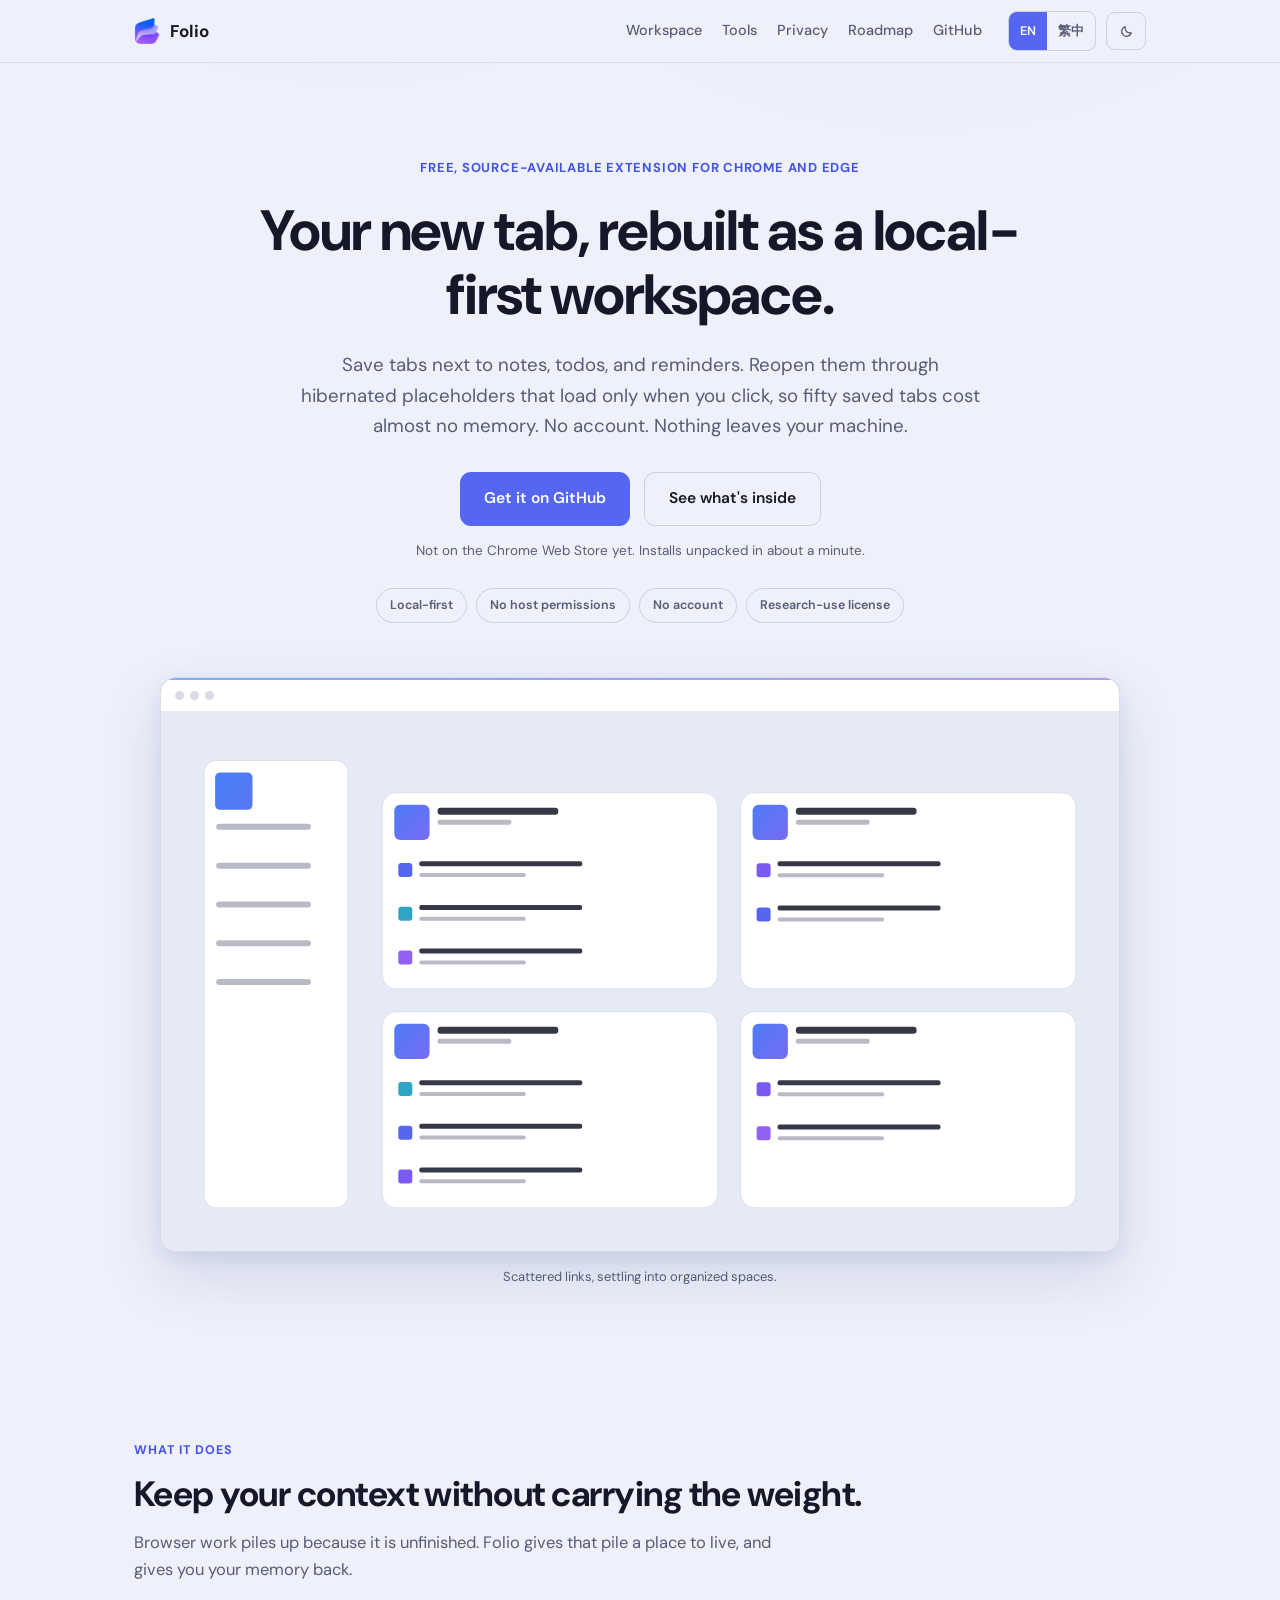
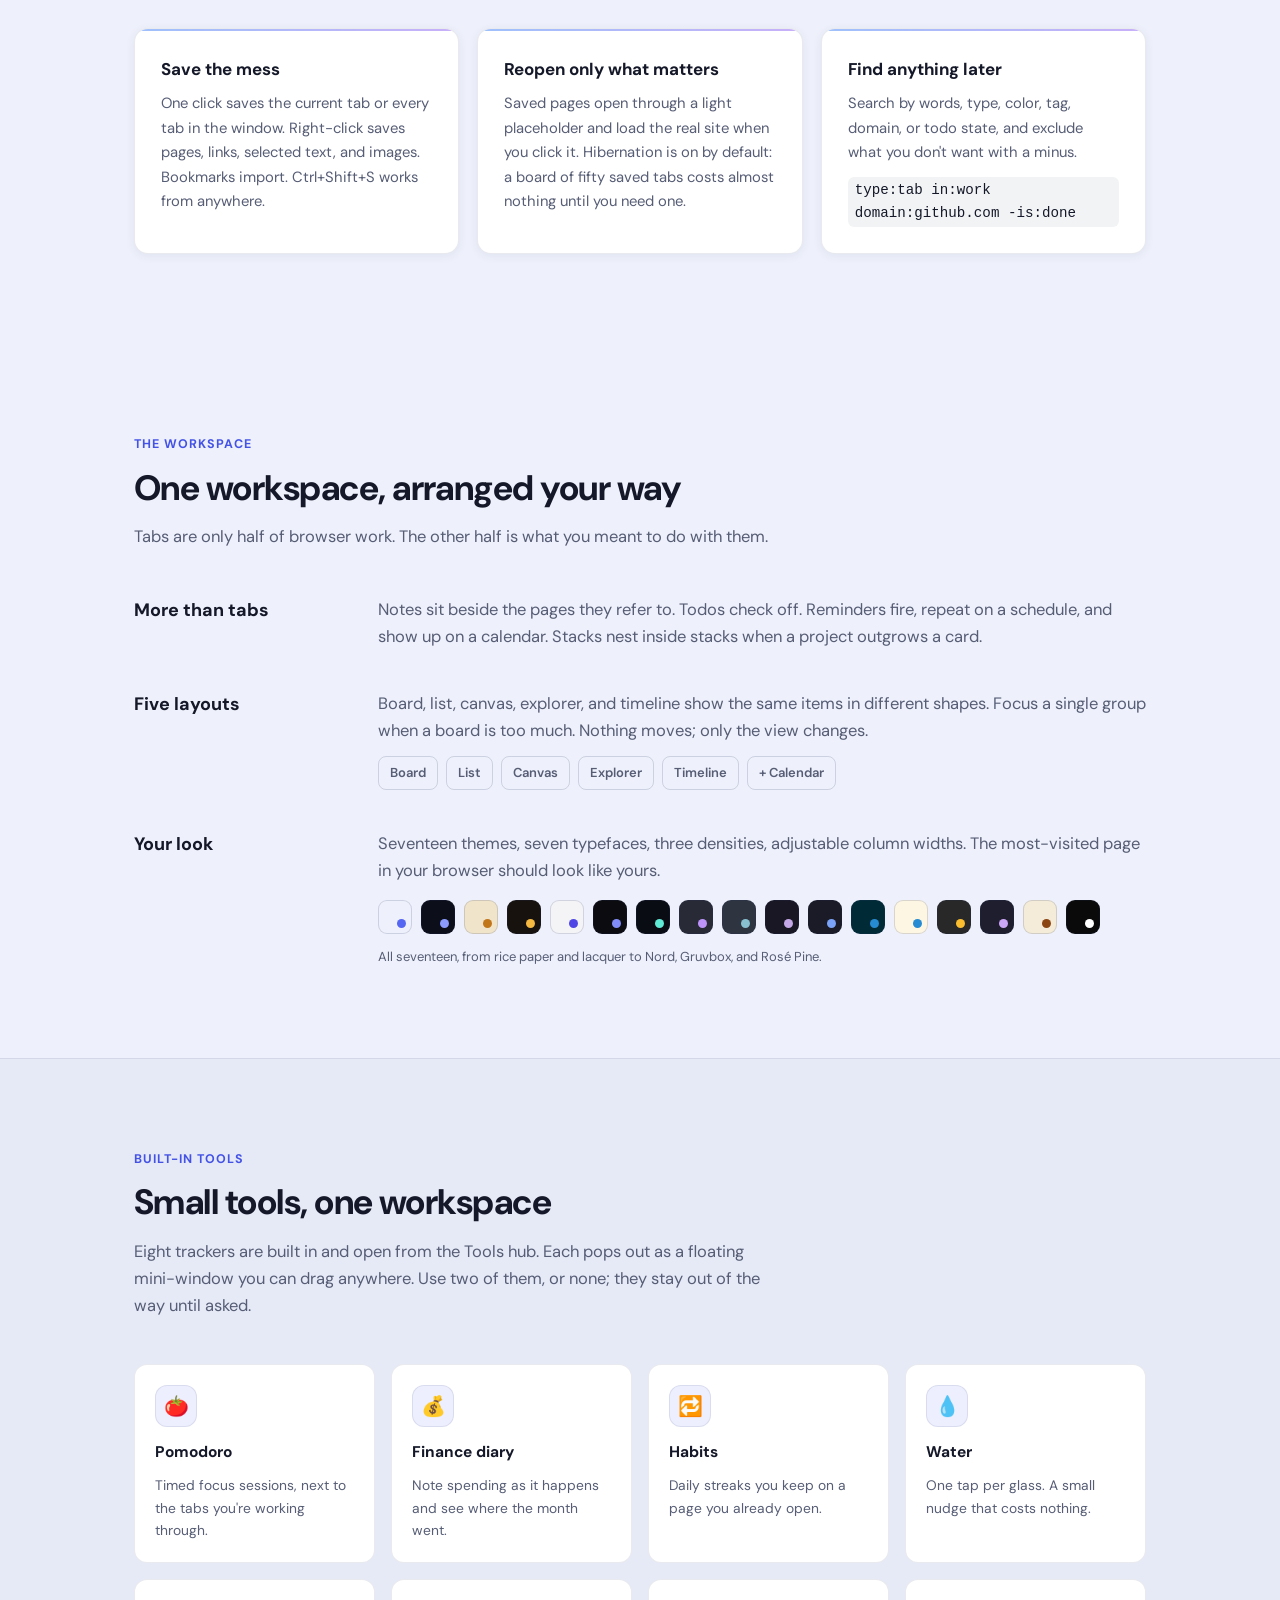
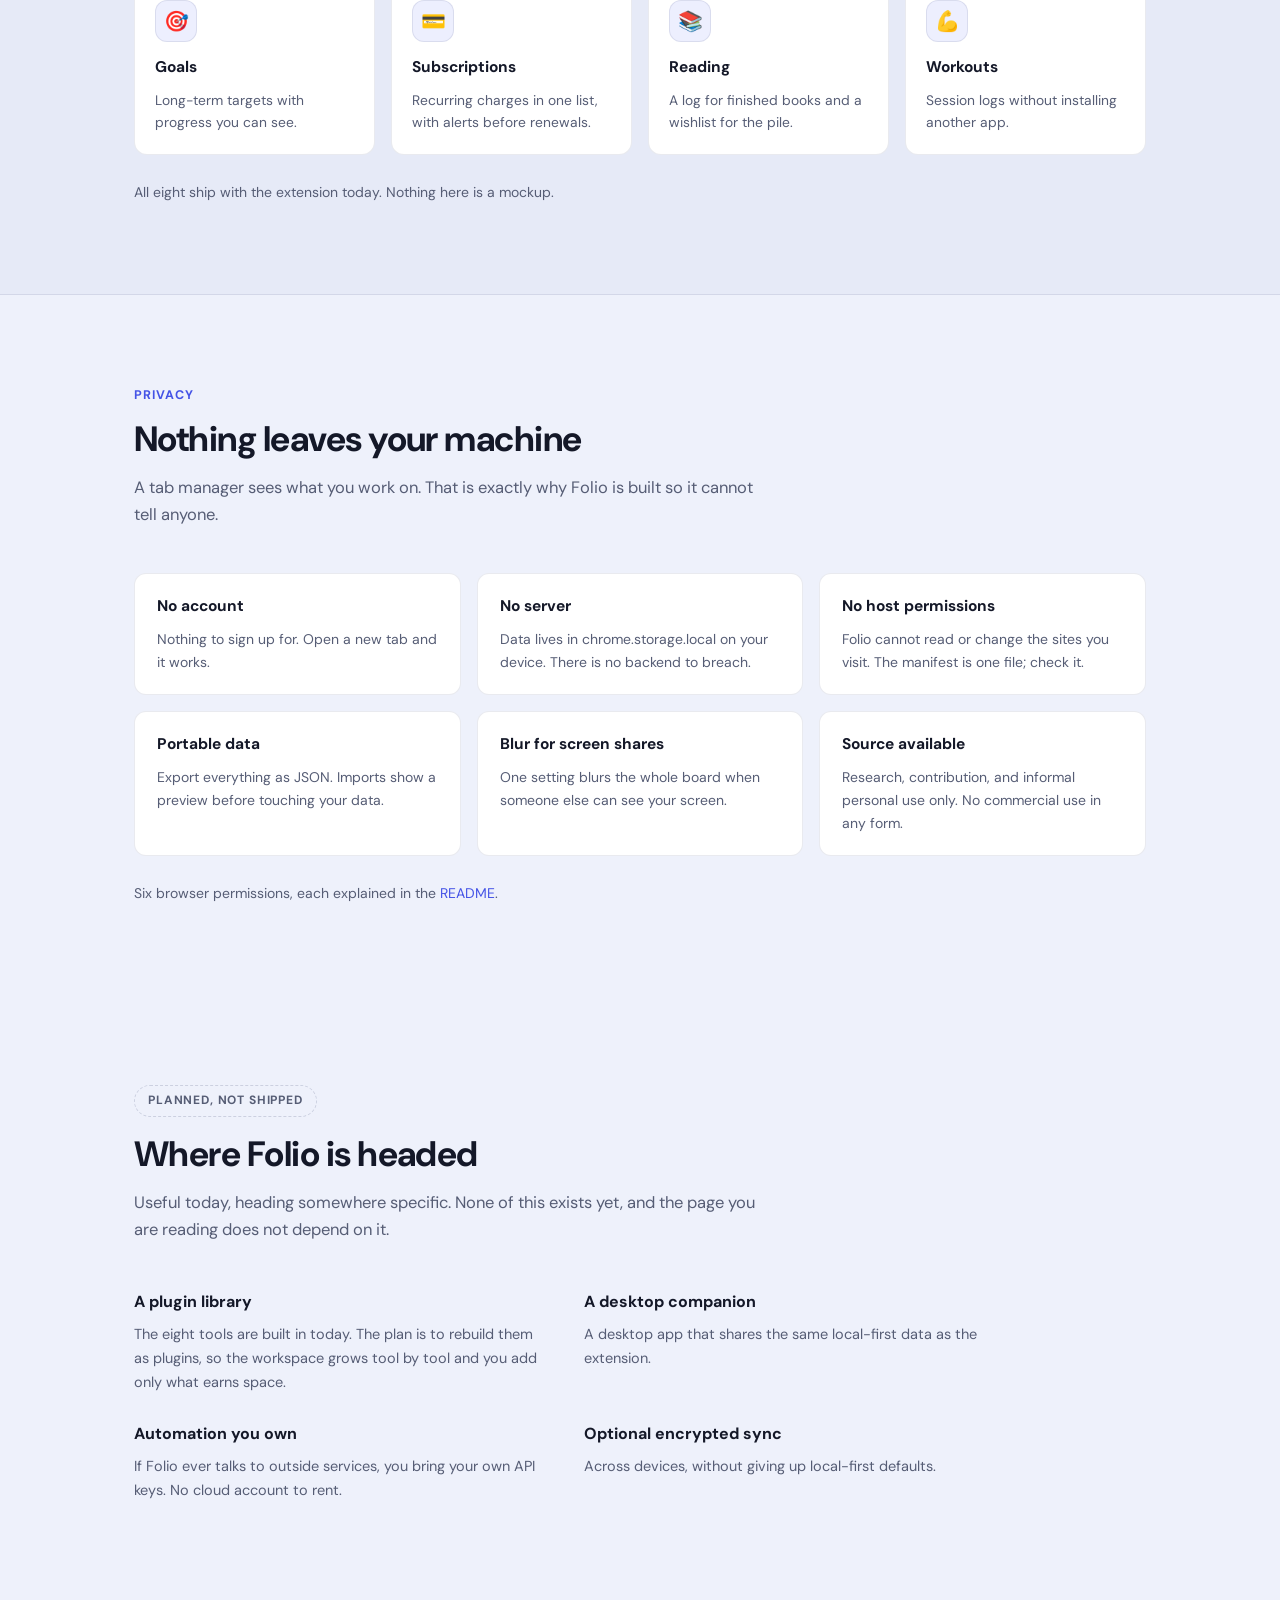
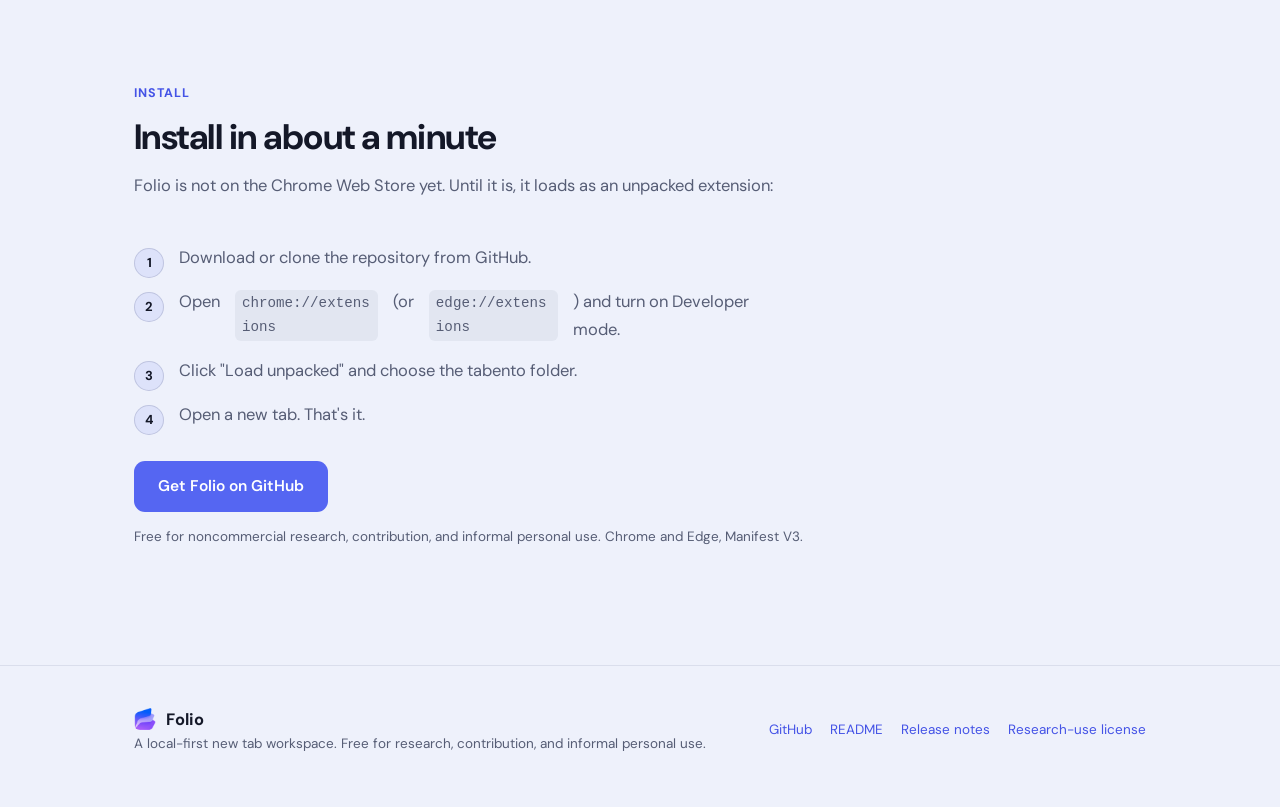
==== docs/index.html @ 8373c414 "Finalize Folio refresh" ====
<!DOCTYPE html>
<html lang="en" data-theme="light">
<head>
  <meta charset="UTF-8">
  <meta name="viewport" content="width=device-width, initial-scale=1">
  <title>Folio · Local-first new tab workspace</title>
  <meta name="description" content="Free, source-available Chrome and Edge extension that replaces the new tab with a private workspace for saved tabs, notes, todos, and reminders. Hibernated tabs keep memory low. No account, no server, no host permissions.">
  <link rel="canonical" href="https://erichuang1425.github.io/tabento/">
  <meta property="og:type" content="website">
  <meta property="og:title" content="Folio · Local-first new tab workspace">
  <meta property="og:description" content="Save tabs next to notes, todos, and reminders. Hibernated placeholders keep memory low. No account, nothing leaves your machine.">
  <meta property="og:url" content="https://erichuang1425.github.io/tabento/">
  <meta property="og:image" content="https://erichuang1425.github.io/tabento/images/tabento-workspace-demo.png">
  <meta name="twitter:card" content="summary_large_image">
  <link rel="icon" type="image/png" href="images/icon128.png">
  <link rel="preconnect" href="https://fonts.googleapis.com">
  <link rel="preconnect" href="https://fonts.gstatic.com" crossorigin>
  <link href="https://fonts.googleapis.com/css2?family=DM+Sans:opsz,wght@9..40,400..700&display=swap" rel="stylesheet">
  <script>
    /* Pre-paint init: apply saved theme + language before first render. */
    (function () {
      try {
        var t = localStorage.getItem('tabento-landing-theme');
        if (!t) t = window.matchMedia && matchMedia('(prefers-color-scheme: dark)').matches ? 'dark' : 'light';
        document.documentElement.dataset.theme = t;
        var l = localStorage.getItem('tabento-landing-lang');
        if (!l) l = /^zh/i.test(navigator.language || '') ? 'zh' : 'en';
        document.documentElement.dataset.lang = l;
      } catch (e) {}
    })();
  </script>
  <style>
    /* Palettes lifted from themes.css: [data-theme="folio"] and [data-theme="folio-dark"].
       If those tokens change in the extension, mirror them here. */
    :root {
      --bg: #eef1fb; --bg-deep: #e6eaf7; --panel: #ffffff;
      --border: rgba(40,52,95,0.10); --border2: rgba(40,52,95,0.17);
      --text: #141828; --text2: #565d75; --text3: #9298ae;
      --accent: #4f66f0; --accent2: #8b5cf6; --accent-link: #4453e6;
      --btn-bg: #5566f2; --btn-bg-h: #4453e6; --btn-text: #ffffff;
      --ico-bg: rgba(85,102,242,0.10);
      --grad: linear-gradient(135deg, #3E82F7, #9061F3);
      --nav-bg: rgba(238,241,251,0.82);
      --shadow-lg: 0 24px 60px rgba(43,54,116,0.14), 0 6px 18px rgba(43,54,116,0.08);
      --shadow-sm: 0 2px 10px rgba(43,54,116,0.07);
      --code-bg: rgba(40,52,95,0.06);
    }
    [data-theme="dark"] {
      --bg: #0c0e1a; --bg-deep: #080a12; --panel: #141626;
      --border: rgba(160,175,255,0.10); --border2: rgba(160,175,255,0.18);
      --text: #eef0fb; --text2: #a3a9c8; --text3: #656d92;
      --accent: #8b9bff; --accent2: #b78cff; --accent-link: #a9b4ff;
      --btn-bg: #5b6ef5; --btn-bg-h: #6f7ff8; --btn-text: #ffffff;
      --ico-bg: rgba(139,155,255,0.10);
      --grad: linear-gradient(135deg, #6a8dff, #b78cff);
      --nav-bg: rgba(12,14,26,0.82);
      --shadow-lg: 0 24px 60px rgba(0,0,0,0.5), 0 6px 18px rgba(0,0,0,0.34);
      --shadow-sm: 0 2px 10px rgba(0,0,0,0.34);
      --code-bg: rgba(160,175,255,0.08);
    }

    * { box-sizing: border-box; margin: 0; padding: 0; }
    html { scroll-behavior: smooth; }
    body {
      font-family: "DM Sans", "Inter", -apple-system, "Segoe UI", "PingFang TC", "Microsoft JhengHei", sans-serif;
      background: var(--bg); color: var(--text);
      font-size: 16.5px; line-height: 1.65;
      -webkit-font-smoothing: antialiased; text-rendering: optimizeLegibility;
    }
    ::selection { background: var(--accent); color: var(--btn-text); }
    img { max-width: 100%; }
    a { color: var(--accent-link); text-decoration: none; }
    a:hover { text-decoration: underline; text-underline-offset: 3px; }
    code {
      font-family: ui-monospace, "JetBrains Mono", Consolas, monospace;
      font-size: 0.86em; background: var(--code-bg);
      padding: 2px 7px; border-radius: 6px; word-break: break-word;
    }
    .wrap { max-width: 1060px; margin: 0 auto; padding: 0 24px; }
    .skip {
      position: absolute; left: -9999px; top: 0; background: var(--panel);
      color: var(--text); padding: 10px 16px; z-index: 100; border-radius: 0 0 8px 0;
    }
    .skip:focus { left: 0; }

    /* ── Nav ─────────────────────────────────────────── */
    nav {
      position: sticky; top: 0; z-index: 50;
      background: var(--nav-bg);
      -webkit-backdrop-filter: blur(12px); backdrop-filter: blur(12px);
      border-bottom: 1px solid var(--border);
    }
    .nav-in { display: flex; align-items: center; gap: 22px; height: 62px; }
    .brand { display: flex; align-items: center; gap: 10px; font-weight: 700; font-size: 17px; color: var(--text); }
    .brand img { width: 26px; height: 26px; border-radius: 7px; }
    .brand:hover { text-decoration: none; }
    .nav-links { display: flex; gap: 20px; margin-left: auto; }
    .nav-links a { color: var(--text2); font-size: 14.5px; font-weight: 500; }
    .nav-links a:hover { color: var(--text); text-decoration: none; }
    .nav-ctl { display: flex; align-items: center; gap: 10px; margin-left: 4px; }
    .seg { display: flex; border: 1px solid var(--border2); border-radius: 9px; overflow: hidden; }
    .seg button {
      border: 0; background: transparent; color: var(--text2); cursor: pointer;
      font: inherit; font-size: 12.5px; font-weight: 600; padding: 8px 11px; min-height: 38px;
    }
    .seg button.on { background: var(--btn-bg); color: var(--btn-text); }
    .tgl {
      border: 1px solid var(--border2); background: transparent; color: var(--text2);
      width: 40px; min-height: 38px; border-radius: 9px; cursor: pointer;
      display: grid; place-items: center;
    }
    .tgl:hover { color: var(--text); border-color: var(--text3); }
    .tgl .moon { display: block; } .tgl .sun { display: none; }
    [data-theme="dark"] .tgl .moon { display: none; } [data-theme="dark"] .tgl .sun { display: block; }

    /* ── Hero ────────────────────────────────────────── */
    .hero { position: relative; padding: clamp(64px, 10vh, 110px) 0 clamp(48px, 7vh, 84px); text-align: center; overflow: hidden; }
    .hero::before {
      content: ""; position: absolute; inset: -40% -20% auto; height: 130%;
      background:
        radial-gradient(ellipse 42% 42% at 34% 4%, rgba(62,130,247,0.10), transparent 68%),
        radial-gradient(ellipse 42% 42% at 66% 6%, rgba(144,97,243,0.10), transparent 70%);
      pointer-events: none;
    }
    .eyebrow {
      display: inline-block; font-size: 13px; font-weight: 700; letter-spacing: 0.06em;
      text-transform: uppercase; margin-bottom: 22px; color: var(--accent-link);
    }
    h1 {
      font-size: clamp(2.15rem, 5.4vw, 3.55rem); line-height: 1.12; font-weight: 700;
      letter-spacing: -0.02em; max-width: 820px; margin: 0 auto 22px;
    }
    .sub { font-size: clamp(1.02rem, 1.6vw, 1.17rem); color: var(--text2); max-width: 690px; margin: 0 auto 30px; }
    .cta-row { display: flex; gap: 14px; justify-content: center; flex-wrap: wrap; margin-bottom: 14px; }
    .btn {
      display: inline-flex; align-items: center; gap: 9px; border-radius: 11px;
      padding: 13px 24px; font-weight: 600; font-size: 15.5px; min-height: 46px;
      transition: transform 0.15s ease, background 0.15s ease, border-color 0.15s ease;
    }
    .btn:hover { text-decoration: none; transform: translateY(-1px); }
    .btn-pri { background: var(--btn-bg); color: var(--btn-text); }
    .btn-pri:hover { background: var(--btn-bg-h); }
    .btn-sec { border: 1px solid var(--border2); color: var(--text); }
    .btn-sec:hover { border-color: var(--text3); }
    .store-note { font-size: 13.5px; color: var(--text2); margin-bottom: 26px; }
    .chips { display: flex; gap: 9px; justify-content: center; flex-wrap: wrap; margin-bottom: clamp(38px, 6vh, 58px); }
    .chip {
      font-size: 12.5px; font-weight: 600; color: var(--text2);
      border: 1px solid var(--border2); border-radius: 999px; padding: 6px 13px;
    }
    .frame {
      position: relative; max-width: 960px; margin: 0 auto; text-align: left;
      background: var(--panel); border: 1px solid var(--border2); border-radius: 16px;
      box-shadow: var(--shadow-lg); overflow: hidden;
    }
    .frame::before { content: ""; display: block; height: 2px; background: var(--grad); opacity: 0.65; }
    .frame-bar { display: flex; gap: 6px; padding: 11px 14px; border-bottom: 1px solid var(--border); }
    .frame-bar i { width: 9px; height: 9px; border-radius: 50%; background: var(--border2); }
    .frame img { display: block; width: 100%; height: auto; }
    .hero-canvas { display: block; width: 100%; height: auto; aspect-ratio: 16 / 9; background: var(--bg-deep); }
    .shot-cap { font-size: 13px; color: var(--text2); margin-top: 14px; }

    /* ── Sections ────────────────────────────────────── */
    section { padding: clamp(68px, 10vh, 118px) 0; scroll-margin-top: 76px; }
    .kick {
      font-size: 12.5px; font-weight: 700; letter-spacing: 0.08em; text-transform: uppercase;
      color: var(--accent-link); margin-bottom: 12px;
    }
    h2 { font-size: clamp(1.55rem, 3.1vw, 2.2rem); line-height: 1.2; letter-spacing: -0.015em; margin-bottom: 14px; }
    .lede { color: var(--text2); max-width: 640px; margin-bottom: clamp(30px, 5vh, 48px); }
    h3 { font-size: 17px; margin-bottom: 8px; }
    .grid3 { display: grid; grid-template-columns: repeat(3, 1fr); gap: 18px; }
    .card {
      position: relative; background: var(--panel); border: 1px solid var(--border);
      border-radius: 14px; padding: 26px; box-shadow: var(--shadow-sm); overflow: hidden;
      transition: transform 0.18s ease, box-shadow 0.18s ease;
    }
    .card::before { content: ""; position: absolute; top: 0; left: 0; right: 0; height: 2px; background: var(--grad); opacity: 0.5; }
    .card:hover { transform: translateY(-2px); box-shadow: var(--shadow-lg); }
    .card p { font-size: 14.8px; color: var(--text2); }
    .card code { display: inline-block; margin-top: 12px; }

    /* Workspace rows */
    .rows { display: grid; gap: 40px; }
    .row { display: grid; grid-template-columns: 220px 1fr; gap: 24px; align-items: start; }
    .row h3 { font-size: 18px; }
    .row p { color: var(--text2); }
    .lay-chips { display: flex; flex-wrap: wrap; gap: 8px; margin-top: 12px; }
    .lay-chips span { font-size: 13px; font-weight: 600; color: var(--text2); border: 1px solid var(--border2); border-radius: 8px; padding: 5px 11px; }
    .swatches { display: flex; flex-wrap: wrap; gap: 9px; margin-top: 16px; }
    .sw {
      width: 34px; height: 34px; border-radius: 9px; background: var(--sw-bg);
      border: 1px solid var(--border2); position: relative;
    }
    .sw::after {
      content: ""; position: absolute; right: 5px; bottom: 5px;
      width: 9px; height: 9px; border-radius: 50%; background: var(--sw-ac);
    }
    .sw-cap { font-size: 13px; color: var(--text2); margin-top: 12px; }

    /* Tools */
    .tools-bleed { background: var(--bg-deep); border-top: 1px solid var(--border); border-bottom: 1px solid var(--border); }
    .grid4 { display: grid; grid-template-columns: repeat(4, 1fr); gap: 16px; }
    .tool { background: var(--panel); border: 1px solid var(--border); border-radius: 13px; padding: 20px; }
    .tool-ico {
      width: 42px; height: 42px; border-radius: 12px; background: var(--ico-bg);
      border: 1px solid var(--border); display: grid; place-items: center;
      font-size: 20px; margin-bottom: 13px;
    }
    .tool h3 { font-size: 15.5px; }
    .tool p { font-size: 13.8px; color: var(--text2); }
    .foot-note { font-size: 14px; color: var(--text2); margin-top: 26px; }

    /* Privacy */
    .grid3s { display: grid; grid-template-columns: repeat(3, 1fr); gap: 16px; }
    .pv { background: var(--panel); border: 1px solid var(--border); border-radius: 12px; padding: 20px 22px; }
    .pv h3 { font-size: 15.5px; }
    .pv p { font-size: 14px; color: var(--text2); }

    /* Roadmap */
    .plan-pill {
      display: inline-block; font-size: 12px; font-weight: 700; letter-spacing: 0.07em;
      text-transform: uppercase; color: var(--text2); border: 1px dashed var(--border2);
      border-radius: 999px; padding: 5px 13px; margin-bottom: 16px;
    }
    .rm { display: grid; grid-template-columns: 1fr 1fr; gap: 26px 40px; max-width: 860px; }
    .rm h3 { font-size: 16px; }
    .rm p { font-size: 14.5px; color: var(--text2); }

    /* Install */
    .steps { counter-reset: st; display: grid; gap: 14px; max-width: 620px; margin-bottom: 30px; }
    .steps li { list-style: none; counter-increment: st; display: flex; gap: 15px; align-items: baseline; color: var(--text2); }
    .steps li::before {
      content: counter(st); flex: 0 0 28px; height: 28px; border-radius: 50%;
      background: var(--ico-bg); border: 1px solid var(--border2); color: var(--text);
      font-size: 13px; font-weight: 700; display: grid; place-items: center;
      transform: translateY(4px);
    }

    /* Footer */
    footer { border-top: 1px solid var(--border); padding: 40px 0 52px; }
    .ft { display: flex; flex-wrap: wrap; gap: 18px 34px; align-items: center; justify-content: space-between; }
    .ft-brand { display: flex; align-items: center; gap: 10px; font-weight: 700; }
    .ft-brand img { width: 22px; height: 22px; border-radius: 6px; }
    .ft-line { font-size: 13.5px; color: var(--text2); }
    .ft-links { display: flex; flex-wrap: wrap; gap: 18px; font-size: 13.5px; }

    /* Reveal */
    .rv { opacity: 0; transform: translateY(14px); transition: opacity 0.55s ease, transform 0.55s ease; }
    .rv.in { opacity: 1; transform: none; }

    @media (prefers-reduced-motion: reduce) {
      html { scroll-behavior: auto; }
      .rv { opacity: 1; transform: none; transition: none; }
      .btn, .card { transition: none; }
      .card:hover, .btn:hover { transform: none; }
    }
    @media (max-width: 920px) {
      .nav-links { display: none; }
      .grid4 { grid-template-columns: repeat(2, 1fr); }
      .grid3, .grid3s { grid-template-columns: 1fr 1fr; }
      .row { grid-template-columns: 1fr; gap: 8px; }
    }
    @media (max-width: 600px) {
      body { font-size: 16px; }
      .grid3, .grid3s, .rm { grid-template-columns: 1fr; }
      .cta-row .btn { width: 100%; justify-content: center; }
      .nav-in { gap: 12px; }
    }
    @media (max-width: 420px) {
      .grid4 { grid-template-columns: 1fr; }
    }
  </style>
</head>
<body>
  <a class="skip" href="#main" data-i18n="skip">Skip to content</a>

  <nav>
    <div class="wrap nav-in">
      <a class="brand" href="#top" aria-label="Folio, back to top">
        <img src="images/icon128.png" alt="" width="26" height="26">
        <span>Folio</span>
      </a>
      <div class="nav-links">
        <a href="#workspace" data-i18n="nav.workspace">Workspace</a>
        <a href="#tools" data-i18n="nav.tools">Tools</a>
        <a href="#privacy" data-i18n="nav.privacy">Privacy</a>
        <a href="#roadmap" data-i18n="nav.roadmap">Roadmap</a>
        <a href="https://github.com/erichuang1425/tabento">GitHub</a>
      </div>
      <div class="nav-ctl">
        <div class="seg" role="group" aria-label="Language">
          <button type="button" id="lang-en" aria-pressed="true">EN</button>
          <button type="button" id="lang-zh" aria-pressed="false" lang="zh-Hant">繁中</button>
        </div>
        <button type="button" class="tgl" id="theme-tgl" aria-label="Switch color theme">
          <svg class="moon" width="15" height="15" viewBox="0 0 14 14" fill="none" aria-hidden="true"><path d="M11.5 8.2A4.6 4.6 0 015.8 2.5a4.6 4.6 0 105.7 5.7z" stroke="currentColor" stroke-width="1.25" stroke-linejoin="round"/></svg>
          <svg class="sun" width="15" height="15" viewBox="0 0 14 14" fill="none" aria-hidden="true"><circle cx="7" cy="7" r="3" stroke="currentColor" stroke-width="1.25"/><path d="M7 1v1.6M7 11.4V13M13 7h-1.6M2.6 7H1M11.2 2.8l-1.1 1.1M3.9 10.1l-1.1 1.1M11.2 11.2l-1.1-1.1M3.9 3.9L2.8 2.8" stroke="currentColor" stroke-width="1.25" stroke-linecap="round"/></svg>
        </button>
      </div>
    </div>
  </nav>

  <main id="main">
    <!-- ── Hero ─────────────────────────────────────── -->
    <header class="hero" id="top">
      <div class="wrap">
        <p class="eyebrow" data-i18n="hero.eyebrow">Free, source-available extension for Chrome and Edge</p>
        <h1 data-i18n="hero.h1">Your new tab, rebuilt as a local-first workspace.</h1>
        <p class="sub" data-i18n="hero.sub">Save tabs next to notes, todos, and reminders. Reopen them through hibernated placeholders that load only when you click, so fifty saved tabs cost almost no memory. No account. Nothing leaves your machine.</p>
        <div class="cta-row">
          <a class="btn btn-pri" href="https://github.com/erichuang1425/tabento" data-i18n="hero.cta1">Get it on GitHub</a>
          <a class="btn btn-sec" href="#workspace" data-i18n="hero.cta2">See what's inside</a>
        </div>
        <p class="store-note" data-i18n="hero.note">Not on the Chrome Web Store yet. Installs unpacked in about a minute.</p>
        <div class="chips">
          <span class="chip" data-i18n="chip.local">Local-first</span>
          <span class="chip" data-i18n="chip.perm">No host permissions</span>
          <span class="chip" data-i18n="chip.acct">No account</span>
          <span class="chip" data-i18n="chip.license">Research-use license</span>
        </div>
        <figure>
          <div class="frame">
            <div class="frame-bar" aria-hidden="true"><i></i><i></i><i></i></div>
            <canvas id="hero-canvas" class="hero-canvas"
                    role="img"
                    aria-label="Scattered browser links, favicons, and bookmark cards flowing together and settling into an organized bento of spaces"
                    data-i18n-label="hero.alt"></canvas>
          </div>
          <figcaption class="shot-cap" data-i18n="hero.cap">Scattered links, settling into organized spaces.</figcaption>
        </figure>
      </div>
    </header>

    <!-- ── Three moments ────────────────────────────── -->
    <section id="moments">
      <div class="wrap">
        <p class="kick rv" data-i18n="mo.kick">What it does</p>
        <h2 class="rv" data-i18n="mo.h2">Keep your context without carrying the weight.</h2>
        <p class="lede rv" data-i18n="mo.lede">Browser work piles up because it is unfinished. Folio gives that pile a place to live, and gives you your memory back.</p>
        <div class="grid3">
          <div class="card rv">
            <h3 data-i18n="mo.c1.h">Save the mess</h3>
            <p data-i18n="mo.c1.p">One click saves the current tab or every tab in the window. Right-click saves pages, links, selected text, and images. Bookmarks import. Ctrl+Shift+S works from anywhere.</p>
          </div>
          <div class="card rv">
            <h3 data-i18n="mo.c2.h">Reopen only what matters</h3>
            <p data-i18n="mo.c2.p">Saved pages open through a light placeholder and load the real site when you click it. Hibernation is on by default: a board of fifty saved tabs costs almost nothing until you need one.</p>
          </div>
          <div class="card rv">
            <h3 data-i18n="mo.c3.h">Find anything later</h3>
            <p data-i18n="mo.c3.p">Search by words, type, color, tag, domain, or todo state, and exclude what you don't want with a minus.</p>
            <code>type:tab in:work domain:github.com -is:done</code>
          </div>
        </div>
      </div>
    </section>

    <!-- ── Workspace ────────────────────────────────── -->
    <section id="workspace">
      <div class="wrap">
        <p class="kick rv" data-i18n="ws.kick">The workspace</p>
        <h2 class="rv" data-i18n="ws.h2">One workspace, arranged your way</h2>
        <p class="lede rv" data-i18n="ws.lede">Tabs are only half of browser work. The other half is what you meant to do with them.</p>
        <div class="rows">
          <div class="row rv">
            <h3 data-i18n="ws.r1.h">More than tabs</h3>
            <p data-i18n="ws.r1.p">Notes sit beside the pages they refer to. Todos check off. Reminders fire, repeat on a schedule, and show up on a calendar. Stacks nest inside stacks when a project outgrows a card.</p>
          </div>
          <div class="row rv">
            <h3 data-i18n="ws.r2.h">Five layouts</h3>
            <div>
              <p data-i18n="ws.r2.p">Board, list, canvas, explorer, and timeline show the same items in different shapes. Focus a single group when a board is too much. Nothing moves; only the view changes.</p>
              <div class="lay-chips">
                <span data-i18n="ws.lay.board">Board</span>
                <span data-i18n="ws.lay.list">List</span>
                <span data-i18n="ws.lay.canvas">Canvas</span>
                <span data-i18n="ws.lay.explorer">Explorer</span>
                <span data-i18n="ws.lay.timeline">Timeline</span>
                <span data-i18n="ws.lay.calendar">+ Calendar</span>
              </div>
            </div>
          </div>
          <div class="row rv">
            <h3 data-i18n="ws.r3.h">Your look</h3>
            <div>
              <p data-i18n="ws.r3.p">Seventeen themes, seven typefaces, three densities, adjustable column widths. The most-visited page in your browser should look like yours.</p>
              <div class="swatches" aria-hidden="true">
                <span class="sw" style="--sw-bg:#eef1fb;--sw-ac:#5566f2" title="Folio"></span>
                <span class="sw" style="--sw-bg:#0c0e1a;--sw-ac:#8b9bff" title="Folio Dark"></span>
                <span class="sw" style="--sw-bg:#f0e4cb;--sw-ac:#c2761a" title="Rice Paper"></span>
                <span class="sw" style="--sw-bg:#17120d;--sw-ac:#f5b841" title="Lacquer"></span>
                <span class="sw" style="--sw-bg:#f4f4f7;--sw-ac:#4f46e5" title="Light"></span>
                <span class="sw" style="--sw-bg:#0b0b10;--sw-ac:#818cf8" title="Dark"></span>
                <span class="sw" style="--sw-bg:#0a0c14;--sw-ac:#5eead4" title="Aurora"></span>
                <span class="sw" style="--sw-bg:#282a36;--sw-ac:#bd93f9" title="Dracula"></span>
                <span class="sw" style="--sw-bg:#2e3440;--sw-ac:#88c0d0" title="Nord"></span>
                <span class="sw" style="--sw-bg:#191724;--sw-ac:#c4a7e7" title="Rosé Pine"></span>
                <span class="sw" style="--sw-bg:#1a1b26;--sw-ac:#7aa2f7" title="Tokyo Night"></span>
                <span class="sw" style="--sw-bg:#002b36;--sw-ac:#268bd2" title="Solarized Dark"></span>
                <span class="sw" style="--sw-bg:#fdf6e3;--sw-ac:#268bd2" title="Solarized Light"></span>
                <span class="sw" style="--sw-bg:#282828;--sw-ac:#fabd2f" title="Gruvbox"></span>
                <span class="sw" style="--sw-bg:#1e1e2e;--sw-ac:#cba6f7" title="Catppuccin"></span>
                <span class="sw" style="--sw-bg:#f4ecd8;--sw-ac:#8b4513" title="Sepia"></span>
                <span class="sw" style="--sw-bg:#0a0a0a;--sw-ac:#ffffff" title="Mono"></span>
              </div>
              <p class="sw-cap" data-i18n="ws.swcap">All seventeen, from rice paper and lacquer to Nord, Gruvbox, and Rosé Pine.</p>
            </div>
          </div>
        </div>
      </div>
    </section>

    <!-- ── Tools ────────────────────────────────────── -->
    <div class="tools-bleed">
      <section id="tools">
        <div class="wrap">
          <p class="kick rv" data-i18n="tl.kick">Built-in tools</p>
          <h2 class="rv" data-i18n="tl.h2">Small tools, one workspace</h2>
          <p class="lede rv" data-i18n="tl.lede">Eight trackers are built in and open from the Tools hub. Each pops out as a floating mini-window you can drag anywhere. Use two of them, or none; they stay out of the way until asked.</p>
          <div class="grid4">
            <div class="tool rv"><div class="tool-ico">🍅</div><h3 data-i18n="tl.t1.h">Pomodoro</h3><p data-i18n="tl.t1.p">Timed focus sessions, next to the tabs you're working through.</p></div>
            <div class="tool rv"><div class="tool-ico">💰</div><h3 data-i18n="tl.t2.h">Finance diary</h3><p data-i18n="tl.t2.p">Note spending as it happens and see where the month went.</p></div>
            <div class="tool rv"><div class="tool-ico">🔁</div><h3 data-i18n="tl.t3.h">Habits</h3><p data-i18n="tl.t3.p">Daily streaks you keep on a page you already open.</p></div>
            <div class="tool rv"><div class="tool-ico">💧</div><h3 data-i18n="tl.t4.h">Water</h3><p data-i18n="tl.t4.p">One tap per glass. A small nudge that costs nothing.</p></div>
            <div class="tool rv"><div class="tool-ico">🎯</div><h3 data-i18n="tl.t5.h">Goals</h3><p data-i18n="tl.t5.p">Long-term targets with progress you can see.</p></div>
            <div class="tool rv"><div class="tool-ico">💳</div><h3 data-i18n="tl.t6.h">Subscriptions</h3><p data-i18n="tl.t6.p">Recurring charges in one list, with alerts before renewals.</p></div>
            <div class="tool rv"><div class="tool-ico">📚</div><h3 data-i18n="tl.t7.h">Reading</h3><p data-i18n="tl.t7.p">A log for finished books and a wishlist for the pile.</p></div>
            <div class="tool rv"><div class="tool-ico">💪</div><h3 data-i18n="tl.t8.h">Workouts</h3><p data-i18n="tl.t8.p">Session logs without installing another app.</p></div>
          </div>
          <p class="foot-note rv" data-i18n="tl.note">All eight ship with the extension today. Nothing here is a mockup.</p>
        </div>
      </section>
    </div>

    <!-- ── Privacy ──────────────────────────────────── -->
    <section id="privacy">
      <div class="wrap">
        <p class="kick rv" data-i18n="pv.kick">Privacy</p>
        <h2 class="rv" data-i18n="pv.h2">Nothing leaves your machine</h2>
        <p class="lede rv" data-i18n="pv.lede">A tab manager sees what you work on. That is exactly why Folio is built so it cannot tell anyone.</p>
        <div class="grid3s">
          <div class="pv rv"><h3 data-i18n="pv.i1.h">No account</h3><p data-i18n="pv.i1.p">Nothing to sign up for. Open a new tab and it works.</p></div>
          <div class="pv rv"><h3 data-i18n="pv.i2.h">No server</h3><p data-i18n="pv.i2.p">Data lives in chrome.storage.local on your device. There is no backend to breach.</p></div>
          <div class="pv rv"><h3 data-i18n="pv.i3.h">No host permissions</h3><p data-i18n="pv.i3.p">Folio cannot read or change the sites you visit. The manifest is one file; check it.</p></div>
          <div class="pv rv"><h3 data-i18n="pv.i4.h">Portable data</h3><p data-i18n="pv.i4.p">Export everything as JSON. Imports show a preview before touching your data.</p></div>
          <div class="pv rv"><h3 data-i18n="pv.i5.h">Blur for screen shares</h3><p data-i18n="pv.i5.p">One setting blurs the whole board when someone else can see your screen.</p></div>
          <div class="pv rv"><h3 data-i18n="pv.i6.h">Source available</h3><p data-i18n="pv.i6.p">Research, contribution, and informal personal use only. No commercial use in any form.</p></div>
        </div>
        <p class="foot-note rv"><span data-i18n="pv.note">Six browser permissions, each explained in the</span> <a href="https://github.com/erichuang1425/tabento#privacy">README</a><span data-i18n="pv.note2">.</span></p>
      </div>
    </section>

    <!-- ── Roadmap ──────────────────────────────────── -->
    <section id="roadmap">
      <div class="wrap">
        <span class="plan-pill rv" data-i18n="rm.pill">Planned, not shipped</span>
        <h2 class="rv" data-i18n="rm.h2">Where Folio is headed</h2>
        <p class="lede rv" data-i18n="rm.lede">Useful today, heading somewhere specific. None of this exists yet, and the page you are reading does not depend on it.</p>
        <div class="rm">
          <div class="rv">
            <h3 data-i18n="rm.i1.h">A plugin library</h3>
            <p data-i18n="rm.i1.p">The eight tools are built in today. The plan is to rebuild them as plugins, so the workspace grows tool by tool and you add only what earns space.</p>
          </div>
          <div class="rv">
            <h3 data-i18n="rm.i2.h">A desktop companion</h3>
            <p data-i18n="rm.i2.p">A desktop app that shares the same local-first data as the extension.</p>
          </div>
          <div class="rv">
            <h3 data-i18n="rm.i3.h">Automation you own</h3>
            <p data-i18n="rm.i3.p">If Folio ever talks to outside services, you bring your own API keys. No cloud account to rent.</p>
          </div>
          <div class="rv">
            <h3 data-i18n="rm.i4.h">Optional encrypted sync</h3>
            <p data-i18n="rm.i4.p">Across devices, without giving up local-first defaults.</p>
          </div>
        </div>
      </div>
    </section>

    <!-- ── Install ──────────────────────────────────── -->
    <section id="install">
      <div class="wrap">
        <p class="kick rv" data-i18n="in.kick">Install</p>
        <h2 class="rv" data-i18n="in.h2">Install in about a minute</h2>
        <p class="lede rv" data-i18n="in.lede">Folio is not on the Chrome Web Store yet. Until it is, it loads as an unpacked extension:</p>
        <ol class="steps rv">
          <li data-i18n="in.s1">Download or clone the repository from GitHub.</li>
          <li><span data-i18n="in.s2">Open</span> <code>chrome://extensions</code> <span data-i18n="in.s2b">(or</span> <code>edge://extensions</code><span data-i18n="in.s2c">) and turn on Developer mode.</span></li>
          <li data-i18n="in.s3">Click "Load unpacked" and choose the tabento folder.</li>
          <li data-i18n="in.s4">Open a new tab. That's it.</li>
        </ol>
        <div class="cta-row rv" style="justify-content:flex-start">
          <a class="btn btn-pri" href="https://github.com/erichuang1425/tabento" data-i18n="in.cta">Get Folio on GitHub</a>
        </div>
        <p class="store-note rv" style="margin-top:14px" data-i18n="in.note">Free for noncommercial research, contribution, and informal personal use. Chrome and Edge, Manifest V3.</p>
      </div>
    </section>
  </main>

  <footer>
    <div class="wrap ft">
      <div>
        <div class="ft-brand"><img src="images/icon128.png" alt=""><span>Folio</span></div>
        <p class="ft-line" data-i18n="ft.line">A local-first new tab workspace. Free for research, contribution, and informal personal use.</p>
      </div>
      <div class="ft-links">
        <a href="https://github.com/erichuang1425/tabento">GitHub</a>
        <a href="https://github.com/erichuang1425/tabento#readme">README</a>
        <a href="https://github.com/erichuang1425/tabento/blob/main/RELEASE_NOTES.md" data-i18n="ft.rel">Release notes</a>
        <a href="https://github.com/erichuang1425/tabento#license" data-i18n="ft.lic">Research-use license</a>
      </div>
    </div>
  </footer>

  <script>
    (function () {
      'use strict';

      /* ── Strings ── */
      var STR = {
        en: {
          'meta.title': 'Folio · Local-first new tab workspace',
          'skip': 'Skip to content',
          'nav.workspace': 'Workspace', 'nav.tools': 'Tools', 'nav.privacy': 'Privacy', 'nav.roadmap': 'Roadmap',
          'hero.eyebrow': 'Free, source-available extension for Chrome and Edge',
          'hero.h1': 'Your new tab, rebuilt as a local-first workspace.',
          'hero.sub': "Save tabs next to notes, todos, and reminders. Reopen them through hibernated placeholders that load only when you click, so fifty saved tabs cost almost no memory. No account. Nothing leaves your machine.",
          'hero.cta1': 'Get it on GitHub',
          'hero.cta2': "See what's inside",
          'hero.note': 'Not on the Chrome Web Store yet. Installs unpacked in about a minute.',
          'chip.local': 'Local-first', 'chip.perm': 'No host permissions', 'chip.acct': 'No account', 'chip.license': 'Research-use license',
          'hero.alt': 'Scattered browser links, favicons, and bookmark cards flowing together and settling into an organized bento of spaces',
          'hero.cap': 'Scattered links, settling into organized spaces.',
          'mo.kick': 'What it does',
          'mo.h2': 'Keep your context without carrying the weight.',
          'mo.lede': 'Browser work piles up because it is unfinished. Folio gives that pile a place to live, and gives you your memory back.',
          'mo.c1.h': 'Save the mess',
          'mo.c1.p': 'One click saves the current tab or every tab in the window. Right-click saves pages, links, selected text, and images. Bookmarks import. Ctrl+Shift+S works from anywhere.',
          'mo.c2.h': 'Reopen only what matters',
          'mo.c2.p': 'Saved pages open through a light placeholder and load the real site when you click it. Hibernation is on by default: a board of fifty saved tabs costs almost nothing until you need one.',
          'mo.c3.h': 'Find anything later',
          'mo.c3.p': "Search by words, type, color, tag, domain, or todo state, and exclude what you don't want with a minus.",
          'ws.kick': 'The workspace',
          'ws.h2': 'One workspace, arranged your way',
          'ws.lede': 'Tabs are only half of browser work. The other half is what you meant to do with them.',
          'ws.r1.h': 'More than tabs',
          'ws.r1.p': 'Notes sit beside the pages they refer to. Todos check off. Reminders fire, repeat on a schedule, and show up on a calendar. Stacks nest inside stacks when a project outgrows a card.',
          'ws.r2.h': 'Five layouts',
          'ws.r2.p': 'Board, list, canvas, explorer, and timeline show the same items in different shapes. Focus a single group when a board is too much. Nothing moves; only the view changes.',
          'ws.lay.board': 'Board', 'ws.lay.list': 'List', 'ws.lay.canvas': 'Canvas',
          'ws.lay.explorer': 'Explorer', 'ws.lay.timeline': 'Timeline', 'ws.lay.calendar': '+ Calendar',
          'ws.r3.h': 'Your look',
          'ws.r3.p': 'Seventeen themes, seven typefaces, three densities, adjustable column widths. The most-visited page in your browser should look like yours.',
          'ws.swcap': 'All seventeen, from rice paper and lacquer to Nord, Gruvbox, and Rosé Pine.',
          'tl.kick': 'Built-in tools',
          'tl.h2': 'Small tools, one workspace',
          'tl.lede': 'Eight trackers are built in and open from the Tools hub. Each pops out as a floating mini-window you can drag anywhere. Use two of them, or none; they stay out of the way until asked.',
          'tl.t1.h': 'Pomodoro', 'tl.t1.p': "Timed focus sessions, next to the tabs you're working through.",
          'tl.t2.h': 'Finance diary', 'tl.t2.p': 'Note spending as it happens and see where the month went.',
          'tl.t3.h': 'Habits', 'tl.t3.p': 'Daily streaks you keep on a page you already open.',
          'tl.t4.h': 'Water', 'tl.t4.p': 'One tap per glass. A small nudge that costs nothing.',
          'tl.t5.h': 'Goals', 'tl.t5.p': 'Long-term targets with progress you can see.',
          'tl.t6.h': 'Subscriptions', 'tl.t6.p': 'Recurring charges in one list, with alerts before renewals.',
          'tl.t7.h': 'Reading', 'tl.t7.p': 'A log for finished books and a wishlist for the pile.',
          'tl.t8.h': 'Workouts', 'tl.t8.p': 'Session logs without installing another app.',
          'tl.note': 'All eight ship with the extension today. Nothing here is a mockup.',
          'pv.kick': 'Privacy',
          'pv.h2': 'Nothing leaves your machine',
          'pv.lede': 'A tab manager sees what you work on. That is exactly why Folio is built so it cannot tell anyone.',
          'pv.i1.h': 'No account', 'pv.i1.p': 'Nothing to sign up for. Open a new tab and it works.',
          'pv.i2.h': 'No server', 'pv.i2.p': 'Data lives in chrome.storage.local on your device. There is no backend to breach.',
          'pv.i3.h': 'No host permissions', 'pv.i3.p': 'Folio cannot read or change the sites you visit. The manifest is one file; check it.',
          'pv.i4.h': 'Portable data', 'pv.i4.p': 'Export everything as JSON. Imports show a preview before touching your data.',
          'pv.i5.h': 'Blur for screen shares', 'pv.i5.p': 'One setting blurs the whole board when someone else can see your screen.',
          'pv.i6.h': 'Source available', 'pv.i6.p': 'Research, contribution, and informal personal use only. No commercial use in any form.',
          'pv.note': 'Six browser permissions, each explained in the', 'pv.note2': '.',
          'rm.pill': 'Planned, not shipped',
          'rm.h2': 'Where Folio is headed',
          'rm.lede': 'Useful today, heading somewhere specific. None of this exists yet, and the page you are reading does not depend on it.',
          'rm.i1.h': 'A plugin library',
          'rm.i1.p': 'The eight tools are built in today. The plan is to rebuild them as plugins, so the workspace grows tool by tool and you add only what earns space.',
          'rm.i2.h': 'A desktop companion',
          'rm.i2.p': 'A desktop app that shares the same local-first data as the extension.',
          'rm.i3.h': 'Automation you own',
          'rm.i3.p': 'If Folio ever talks to outside services, you bring your own API keys. No cloud account to rent.',
          'rm.i4.h': 'Optional encrypted sync',
          'rm.i4.p': 'Across devices, without giving up local-first defaults.',
          'in.kick': 'Install',
          'in.h2': 'Install in about a minute',
          'in.lede': 'Folio is not on the Chrome Web Store yet. Until it is, it loads as an unpacked extension:',
          'in.s1': 'Download or clone the repository from GitHub.',
          'in.s2': 'Open', 'in.s2b': '(or', 'in.s2c': ') and turn on Developer mode.',
          'in.s3': 'Click "Load unpacked" and choose the tabento folder.',
          'in.s4': "Open a new tab. That's it.",
          'in.cta': 'Get Folio on GitHub',
          'in.note': 'Free for noncommercial research, contribution, and informal personal use. Chrome and Edge, Manifest V3.',
          'ft.line': 'A local-first new tab workspace. Free for research, contribution, and informal personal use.',
          'ft.rel': 'Release notes', 'ft.lic': 'Research-use license'
        },
        zh: {
          'meta.title': 'Folio · 資料留在本機的新分頁工作區',
          'skip': '跳到主要內容',
          'nav.workspace': '工作區', 'nav.tools': '工具', 'nav.privacy': '隱私', 'nav.roadmap': '未來規劃',
          'hero.eyebrow': '免費、原始碼可查閱的 Chrome / Edge 擴充功能',
          'hero.h1': '把新分頁，變成真正屬於你的工作區。',
          'hero.sub': '分頁和筆記、待辦、提醒放在一起。已儲存的分頁透過休眠佔位頁重新開啟，點下去才真正載入，存五十個分頁也幾乎不佔記憶體。不必註冊帳號，資料完全留在你的電腦裡。',
          'hero.cta1': '到 GitHub 取得',
          'hero.cta2': '看看裡面有什麼',
          'hero.note': '還沒上架 Chrome 線上應用程式商店。以未封裝方式安裝，大約一分鐘。',
          'chip.local': '資料留在本機', 'chip.perm': '不需主機權限', 'chip.acct': '免帳號', 'chip.license': '研究使用授權',
          'hero.alt': '散落的瀏覽器連結、網站圖示與書籤卡片匯聚起來，安放成井然有序的便當式空間',
          'hero.cap': '散落的連結，安放成井然有序的空間。',
          'mo.kick': '它做什麼',
          'mo.h2': '保留脈絡，不用扛著重量。',
          'mo.lede': '瀏覽器會塞滿，是因為事情還沒做完。Folio 給這堆未完成的事一個家，也把記憶體還給你。',
          'mo.c1.h': '先把混亂存下來',
          'mo.c1.p': '一鍵儲存目前分頁，或整個視窗的所有分頁。右鍵可以存網頁、連結、選取的文字和圖片。書籤可匯入，Ctrl+Shift+S 隨處可用。',
          'mo.c2.h': '只重開真正需要的',
          'mo.c2.p': '已儲存的網頁會先開成輕量的佔位頁，點了才載入真正的網站。休眠預設開啟：放著五十個分頁的看板，在你需要之前幾乎不佔資源。',
          'mo.c3.h': '之後找得回來',
          'mo.c3.p': '可以用文字、類型、顏色、標籤、網域或待辦狀態搜尋，前面加個減號就能排除。',
          'ws.kick': '工作區',
          'ws.h2': '一個工作區，照你的方式安排',
          'ws.lede': '分頁只是瀏覽器工作的一半，另一半是你打算拿它們做什麼。',
          'ws.r1.h': '不只是分頁',
          'ws.r1.p': '筆記就放在相關網頁旁邊，待辦可以打勾，提醒會準時響、能設定週期、也會出現在行事曆上。專案變大時，堆疊還能再套堆疊。',
          'ws.r2.h': '五種版面',
          'ws.r2.p': '看板、清單、畫布、樹狀總管、時間軸，用不同的形狀呈現同一批項目。看板太滿的時候，可以聚焦在單一群組。資料不會動，改變的只有視角。',
          'ws.lay.board': '看板', 'ws.lay.list': '清單', 'ws.lay.canvas': '畫布',
          'ws.lay.explorer': '樹狀總管', 'ws.lay.timeline': '時間軸', 'ws.lay.calendar': '+ 行事曆',
          'ws.r3.h': '外觀由你決定',
          'ws.r3.p': '十七種主題、七種字體、三種密度、欄寬可調。瀏覽器裡你最常看到的頁面，本來就該長得像你的。',
          'ws.swcap': '十七種主題，從米紙、深色漆器到 Nord、Gruvbox 和 Rosé Pine。',
          'tl.kick': '內建工具',
          'tl.h2': '小工具，同一個工作區',
          'tl.lede': '內建八個追蹤工具，從工具中心開啟，每一個都能彈出成可拖曳的迷你視窗。想只用兩個也行，都不用也行，不叫它們就不出現。',
          'tl.t1.h': '番茄鐘', 'tl.t1.p': '計時專注，就在你正在處理的分頁旁邊。',
          'tl.t2.h': '記帳', 'tl.t2.p': '花錢當下隨手記，月底看得到錢去了哪。',
          'tl.t3.h': '習慣', 'tl.t3.p': '在你本來就會打開的頁面上，維持每天的連續紀錄。',
          'tl.t4.h': '喝水', 'tl.t4.p': '一杯點一下。小小的提醒，零成本。',
          'tl.t5.h': '目標', 'tl.t5.p': '長期目標，進度看得見。',
          'tl.t6.h': '訂閱', 'tl.t6.p': '定期扣款整理成一張清單，續約前先提醒你。',
          'tl.t7.h': '閱讀', 'tl.t7.p': '讀完的書留紀錄，想讀的書排進清單。',
          'tl.t8.h': '健身', 'tl.t8.p': '記錄訓練，不用再多裝一個 App。',
          'tl.note': '這八個工具現在就隨擴充功能提供，沒有一個是示意圖。',
          'pv.kick': '隱私',
          'pv.h2': '資料不離開你的電腦',
          'pv.lede': '分頁管理工具看得到你在忙什麼。正因如此，Folio 的設計讓它根本無從告訴任何人。',
          'pv.i1.h': '免帳號', 'pv.i1.p': '沒有東西要註冊。打開新分頁就能用。',
          'pv.i2.h': '沒有伺服器', 'pv.i2.p': '資料存在你裝置上的 chrome.storage.local。沒有後端，也就沒有可以外洩的地方。',
          'pv.i3.h': '不需主機權限', 'pv.i3.p': 'Folio 無法讀取或更動你瀏覽的網站。manifest 就一個檔案，歡迎自己看。',
          'pv.i4.h': '資料帶得走', 'pv.i4.p': '所有資料可匯出成 JSON。匯入前會先顯示預覽，才會動到你的資料。',
          'pv.i5.h': '螢幕分享模糊', 'pv.i5.p': '一個設定就能把整個看板模糊掉，投影和開會時不心驚。',
          'pv.i6.h': '原始碼可查閱', 'pv.i6.p': '僅限研究、貢獻與非正式個人使用。不允許任何形式的商業使用。',
          'pv.note': '總共六個瀏覽器權限，每一個都在', 'pv.note2': ' 裡說明。',
          'rm.pill': '規劃中，尚未推出',
          'rm.h2': 'Folio 要往哪裡去',
          'rm.lede': '現在就好用，方向也很明確。以下這些都還不存在，而你正在看的這一頁，也不靠它們撐場。',
          'rm.i1.h': '外掛程式庫',
          'rm.i1.p': '這八個工具目前是內建的。計畫是把它們改寫成外掛，讓工作區一個工具一個工具長大，你只加真正值得佔位置的。',
          'rm.i2.h': '桌面版搭檔',
          'rm.i2.p': '一個桌面應用程式，與擴充功能共用同一份本機資料。',
          'rm.i3.h': '由你掌握的自動化',
          'rm.i3.p': '如果 Folio 未來要連外部服務，金鑰由你自己帶，不必租用任何雲端帳號。',
          'rm.i4.h': '可選的加密同步',
          'rm.i4.p': '跨裝置同步，但本機優先的預設不變。',
          'in.kick': '安裝',
          'in.h2': '安裝，大約一分鐘',
          'in.lede': 'Folio 還沒上架 Chrome 線上應用程式商店。在那之前，以未封裝方式載入：',
          'in.s1': '從 GitHub 下載或 clone 這個儲存庫。',
          'in.s2': '打開', 'in.s2b': '（或', 'in.s2c': '），並開啟「開發人員模式」。',
          'in.s3': '點「載入未封裝項目」，選擇 tabento 資料夾。',
          'in.s4': '開一個新分頁，完成。',
          'in.cta': '到 GitHub 取得 Folio',
          'in.note': '免費供非商業研究、貢獻與非正式個人使用。支援 Chrome 與 Edge（Manifest V3）。',
          'ft.line': '資料留在本機的新分頁工作區。免費供研究、貢獻與非正式個人使用。',
          'ft.rel': '版本紀錄', 'ft.lic': '研究使用授權'
        }
      };

      /* ── Language ── */
      var langBtns = { en: document.getElementById('lang-en'), zh: document.getElementById('lang-zh') };
      function applyLang(l) {
        var t = STR[l] || STR.en;
        document.documentElement.dataset.lang = l;
        document.documentElement.lang = l === 'zh' ? 'zh-Hant' : 'en';
        document.title = t['meta.title'];
        document.querySelectorAll('[data-i18n]').forEach(function (el) {
          var s = t[el.dataset.i18n];
          if (s !== undefined) el.textContent = s;
        });
        document.querySelectorAll('[data-i18n-alt]').forEach(function (el) {
          var s = t[el.dataset.i18nAlt];
          if (s !== undefined) el.alt = s;
        });
        document.querySelectorAll('[data-i18n-label]').forEach(function (el) {
          var s = t[el.dataset.i18nLabel];
          if (s !== undefined) el.setAttribute('aria-label', s);
        });
        Object.keys(langBtns).forEach(function (k) {
          langBtns[k].classList.toggle('on', k === l);
          langBtns[k].setAttribute('aria-pressed', String(k === l));
        });
        try { localStorage.setItem('tabento-landing-lang', l); } catch (e) {}
      }
      langBtns.en.addEventListener('click', function () { applyLang('en'); });
      langBtns.zh.addEventListener('click', function () { applyLang('zh'); });
      applyLang(document.documentElement.dataset.lang === 'zh' ? 'zh' : 'en');

      /* ── Theme ── */
      document.getElementById('theme-tgl').addEventListener('click', function () {
        var next = document.documentElement.dataset.theme === 'dark' ? 'light' : 'dark';
        document.documentElement.dataset.theme = next;
        try { localStorage.setItem('tabento-landing-theme', next); } catch (e) {}
      });

      /* ── Scroll reveal (skipped for reduced motion) ── */
      var els = document.querySelectorAll('.rv');
      var reduced = window.matchMedia && matchMedia('(prefers-reduced-motion: reduce)').matches;
      if (reduced || !('IntersectionObserver' in window)) {
        els.forEach(function (el) { el.classList.add('in'); });
      } else {
        var io = new IntersectionObserver(function (entries) {
          entries.forEach(function (en) {
            if (en.isIntersecting) { en.target.classList.add('in'); io.unobserve(en.target); }
          });
        }, { threshold: 0.12, rootMargin: '0px 0px -6% 0px' });
        els.forEach(function (el) { io.observe(el); });
      }
    })();
  </script>

  <!-- ── Hero animation ──────────────────────────────────────────────
       Scattered link chips flow together and settle into an organized bento.
       One <canvas>, not hundreds of DOM nodes. Runs once (~2.2s) then holds a
       calm final frame. prefers-reduced-motion → the settled frame, no motion.
       Fewer chips on narrow viewports. Redraws on theme change / resize. -->
  <script>
  (function () {
    var canvas = document.getElementById('hero-canvas');
    if (!canvas || !canvas.getContext) return;
    var ctx = canvas.getContext('2d');
    var reduce = window.matchMedia && matchMedia('(prefers-reduced-motion: reduce)').matches;
    var DURATION = 2200;
    var W = 0, H = 0, dpr = 1, cards = [], chips = [], startT = 0, raf = null, done = false;

    var CHIP_COLORS_L = ['#3E82F7', '#7A5AF0', '#9061F3', '#2FA4C4', '#5566F2'];
    var CHIP_COLORS_D = ['#6a8dff', '#9d8bff', '#b78cff', '#5fc4dc', '#8b9bff'];

    function pal() {
      var s = getComputedStyle(document.documentElement);
      var dark = document.documentElement.dataset.theme === 'dark';
      return {
        dark: dark,
        board: (s.getPropertyValue('--bg-deep').trim()) || (dark ? '#080a12' : '#e6eaf7'),
        panel: dark ? '#171a2c' : '#ffffff',
        edge: dark ? 'rgba(160,175,255,0.16)' : 'rgba(40,52,95,0.10)',
        text: dark ? 'rgba(238,240,251,0.90)' : 'rgba(20,24,40,0.86)',
        sub: dark ? 'rgba(163,169,200,0.55)' : 'rgba(86,93,117,0.42)',
        line: dark ? 'rgba(139,155,255,0.30)' : 'rgba(85,102,242,0.26)',
        blue: '#3E82F7', violet: '#9061F3',
        accent: dark ? '#8b9bff' : '#5566f2',
        chip: dark ? CHIP_COLORS_D : CHIP_COLORS_L
      };
    }

    function rr(x, y, w, h, r) {
      r = Math.max(0, Math.min(r, w / 2, h / 2));
      ctx.beginPath();
      ctx.moveTo(x + r, y);
      ctx.arcTo(x + w, y, x + w, y + h, r);
      ctx.arcTo(x + w, y + h, x, y + h, r);
      ctx.arcTo(x, y + h, x, y, r);
      ctx.arcTo(x, y, x + w, y, r);
      ctx.closePath();
    }
    var easeOut = function (t) { return 1 - Math.pow(1 - t, 3); };
    var lerp = function (a, b, t) { return a + (b - a) * t; };
    var clamp01 = function (t) { return t < 0 ? 0 : t > 1 ? 1 : t; };

    function build() {
      var rect = canvas.getBoundingClientRect();
      if (rect.width < 4) { requestAnimationFrame(build); return; }
      dpr = Math.min(window.devicePixelRatio || 1, 2);
      W = rect.width; H = rect.height || (rect.width * 9 / 16);
      canvas.width = Math.round(W * dpr);
      canvas.height = Math.round(H * dpr);
      ctx.setTransform(dpr, 0, 0, dpr, 0, 0);

      var pad = W * 0.045;
      var railW = W * 0.15;
      var gridX = pad + railW + pad * 0.8;
      var gridW = W - gridX - pad;
      var mobile = W < 560;
      var cols = mobile ? 1 : 2;
      var titles = mobile ? ['Research', 'Read Later'] : ['Research', 'Inspiration', 'Tools', 'Read Later'];
      var rowsN = Math.ceil(titles.length / cols);
      var gap = W * 0.024;
      var cardW = (gridW - gap * (cols - 1)) / cols;
      var topY = H * 0.15;
      var cardH = (H - topY - pad - gap * (rowsN - 1)) / rowsN;

      cards = []; chips = [];
      titles.forEach(function (title, idx) {
        var c = idx % cols, r = Math.floor(idx / cols);
        var x = gridX + c * (cardW + gap);
        var y = topY + r * (cardH + gap);
        var headH = cardH * 0.30;
        var perCard = mobile ? 3 : (idx % 2 === 0 ? 3 : 2);
        var rowH = Math.min(H * 0.082, (cardH - headH - 6) / perCard);
        var card = { x: x, y: y, w: cardW, h: cardH, headH: headH, rows: [] };
        for (var i = 0; i < perCard; i++) {
          card.rows.push({ x: x + 11, y: y + headH + i * rowH, w: cardW - 22, h: rowH - 7 });
        }
        cards.push(card);
      });

      cards.forEach(function (card) {
        card.rows.forEach(function (row) {
          var ang = Math.random() * Math.PI * 2;
          var dist = (0.5 + Math.random() * 0.7) * Math.max(W, H) * 0.6;
          chips.push({
            tx: row.x, ty: row.y, tw: row.w, th: row.h,
            sx: W * 0.52 + Math.cos(ang) * dist,
            sy: H * 0.42 + Math.sin(ang) * dist * 0.68,
            rot0: (Math.random() - 0.5) * 0.9,
            col: pal().chip[(Math.random() * 5) | 0],
            delay: Math.random() * 0.32
          });
        });
      });
    }

    function frame(now) {
      if (!startT) startT = now;
      var prog = (reduce || done) ? 1 : clamp01((now - startT) / DURATION);
      var p = pal();
      var pad = W * 0.045, railW = W * 0.15;

      ctx.clearRect(0, 0, W, H);
      ctx.fillStyle = p.board; ctx.fillRect(0, 0, W, H);

      // Sidebar rail
      var railA = easeOut(clamp01(prog * 1.5));
      ctx.globalAlpha = railA;
      ctx.fillStyle = p.panel;
      rr(pad, H * 0.09, railW, H - H * 0.09 - pad, 12); ctx.fill();
      ctx.strokeStyle = p.edge; ctx.lineWidth = 1;
      rr(pad, H * 0.09, railW, H - H * 0.09 - pad, 12); ctx.stroke();
      var bg = ctx.createLinearGradient(pad, H * 0.09, pad + railW, H * 0.09 + railW);
      bg.addColorStop(0, p.blue); bg.addColorStop(1, p.violet);
      ctx.fillStyle = bg;
      rr(pad + 11, H * 0.09 + 12, railW * 0.26, railW * 0.26, 5); ctx.fill();
      ctx.fillStyle = p.sub;
      for (var k = 0; k < 5; k++) { rr(pad + 12, H * 0.09 + railW * 0.26 + 26 + k * (H * 0.072), railW * 0.66, 6, 3); ctx.fill(); }
      ctx.globalAlpha = 1;

      // Bento cards
      cards.forEach(function (card) {
        var ca = easeOut(clamp01((prog - 0.12) / 0.6));
        if (ca <= 0) return;
        ctx.globalAlpha = ca;
        ctx.fillStyle = p.panel;
        rr(card.x, card.y, card.w, card.h, 14); ctx.fill();
        ctx.strokeStyle = p.edge; ctx.lineWidth = 1;
        rr(card.x, card.y, card.w, card.h, 14); ctx.stroke();
        var g = ctx.createLinearGradient(card.x, card.y, card.x + card.w * 0.2, card.y + card.w * 0.2);
        g.addColorStop(0, p.blue); g.addColorStop(1, p.violet);
        ctx.fillStyle = g;
        var tile = Math.min(card.w * 0.15, card.headH * 0.6);
        rr(card.x + 12, card.y + 12, tile, tile, 6); ctx.fill();
        ctx.fillStyle = p.text;
        rr(card.x + 12 + tile + 8, card.y + 15, card.w * 0.36, 7, 3); ctx.fill();
        ctx.fillStyle = p.sub;
        rr(card.x + 12 + tile + 8, card.y + 27, card.w * 0.22, 5, 2); ctx.fill();
        ctx.globalAlpha = 1;
      });

      // Flow lines while chips travel
      if (prog < 1) {
        ctx.lineWidth = 1;
        chips.forEach(function (ch) {
          var lp = clamp01((prog - ch.delay) / (1 - ch.delay));
          if (lp <= 0 || lp >= 1) return;
          var e = easeOut(lp);
          ctx.strokeStyle = p.line;
          ctx.globalAlpha = (1 - prog) * 0.5 * lp;
          ctx.beginPath();
          ctx.moveTo(ch.tx + ch.tw / 2, ch.ty + ch.th / 2);
          ctx.lineTo(lerp(ch.sx, ch.tx, e) + ch.tw / 2, lerp(ch.sy, ch.ty, e) + ch.th / 2);
          ctx.stroke();
        });
        ctx.globalAlpha = 1;
      }

      // Chips → link rows
      chips.forEach(function (ch) {
        var lp = (reduce || done) ? 1 : clamp01((prog - ch.delay) / (1 - ch.delay));
        var e = easeOut(lp);
        var x = lerp(ch.sx, ch.tx, e), y = lerp(ch.sy, ch.ty, e);
        var rot = lerp(ch.rot0, 0, e);
        ctx.save();
        ctx.translate(x + ch.tw / 2, y + ch.th / 2);
        ctx.rotate(rot);
        ctx.globalAlpha = clamp01(0.2 + e);
        // Floating chip card fades away as it lands into the (already drawn) bento row
        var bgA = (1 - e) * (p.dark ? 0.5 : 0.95);
        if (bgA > 0.01) {
          ctx.fillStyle = p.dark ? 'rgba(30,34,54,' + bgA + ')' : 'rgba(255,255,255,' + bgA + ')';
          rr(-ch.tw / 2, -ch.th / 2, ch.tw, ch.th, 6); ctx.fill();
          ctx.strokeStyle = p.edge; ctx.lineWidth = 1;
          rr(-ch.tw / 2, -ch.th / 2, ch.tw, ch.th, 6); ctx.stroke();
        }
        var fav = Math.min(ch.th * 0.62, 14);
        ctx.fillStyle = ch.col;
        rr(-ch.tw / 2 + 5, -fav / 2, fav, fav, 3); ctx.fill();
        ctx.fillStyle = p.text;
        rr(-ch.tw / 2 + 5 + fav + 7, -ch.th * 0.24, ch.tw * 0.52, 5, 2); ctx.fill();
        ctx.fillStyle = p.sub;
        rr(-ch.tw / 2 + 5 + fav + 7, ch.th * 0.08, ch.tw * 0.34, 4, 2); ctx.fill();
        ctx.restore();
      });
      ctx.globalAlpha = 1;

      if (!reduce && !done && prog < 1) { raf = requestAnimationFrame(frame); }
      else { done = true; raf = null; }
    }

    function start() {
      build();
      if (W < 4) { requestAnimationFrame(start); return; }
      done = false; startT = 0;
      if (raf) cancelAnimationFrame(raf);
      raf = requestAnimationFrame(frame);
    }
    function redraw() { if (W >= 4) { done = true; frame(performance.now()); } }

    start();

    var rt = null;
    window.addEventListener('resize', function () {
      clearTimeout(rt);
      rt = setTimeout(function () { build(); redraw(); }, 180);
    });
    // Repaint with the new palette when the landing theme toggles.
    new MutationObserver(redraw).observe(document.documentElement, { attributes: true, attributeFilter: ['data-theme'] });
  })();
  </script>

  <noscript>
    <style>.rv { opacity: 1; transform: none; } .nav-ctl { display: none; } .hero-canvas { display: none; }</style>
  </noscript>
</body>
</html>
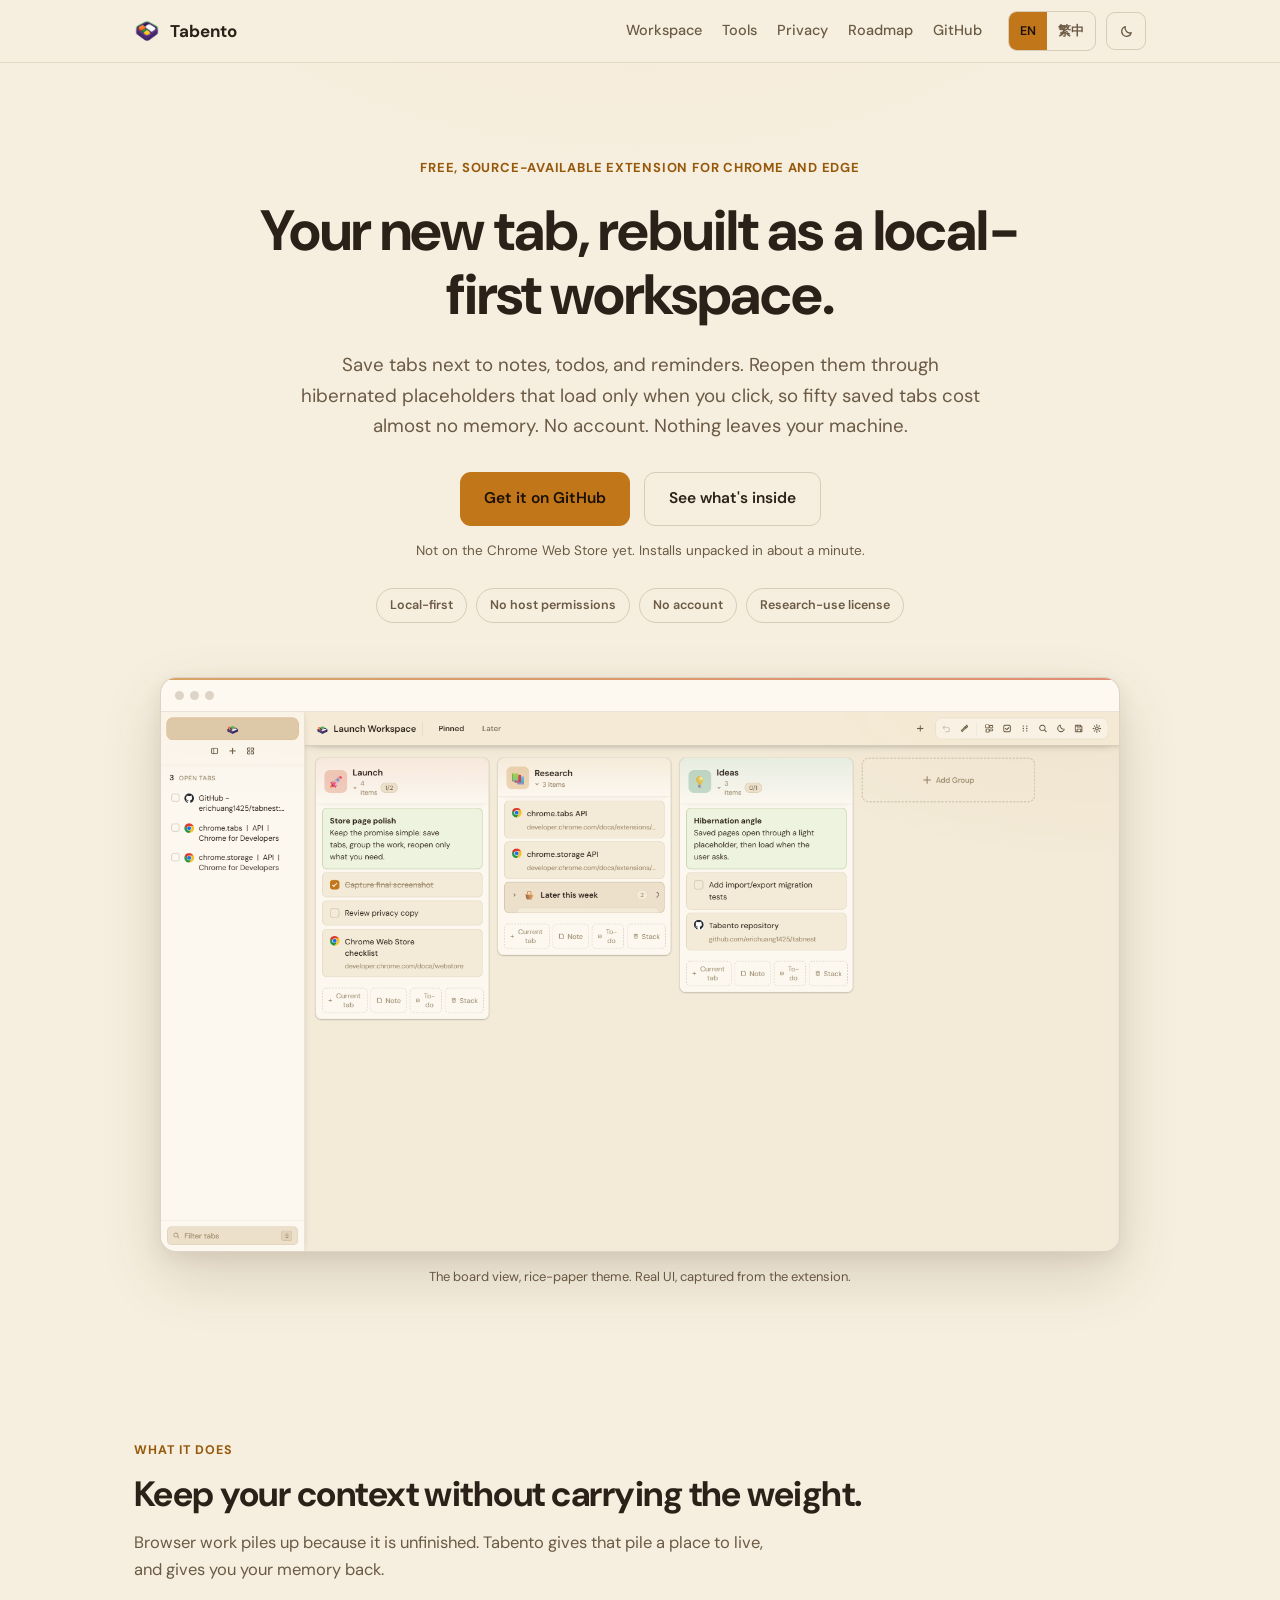
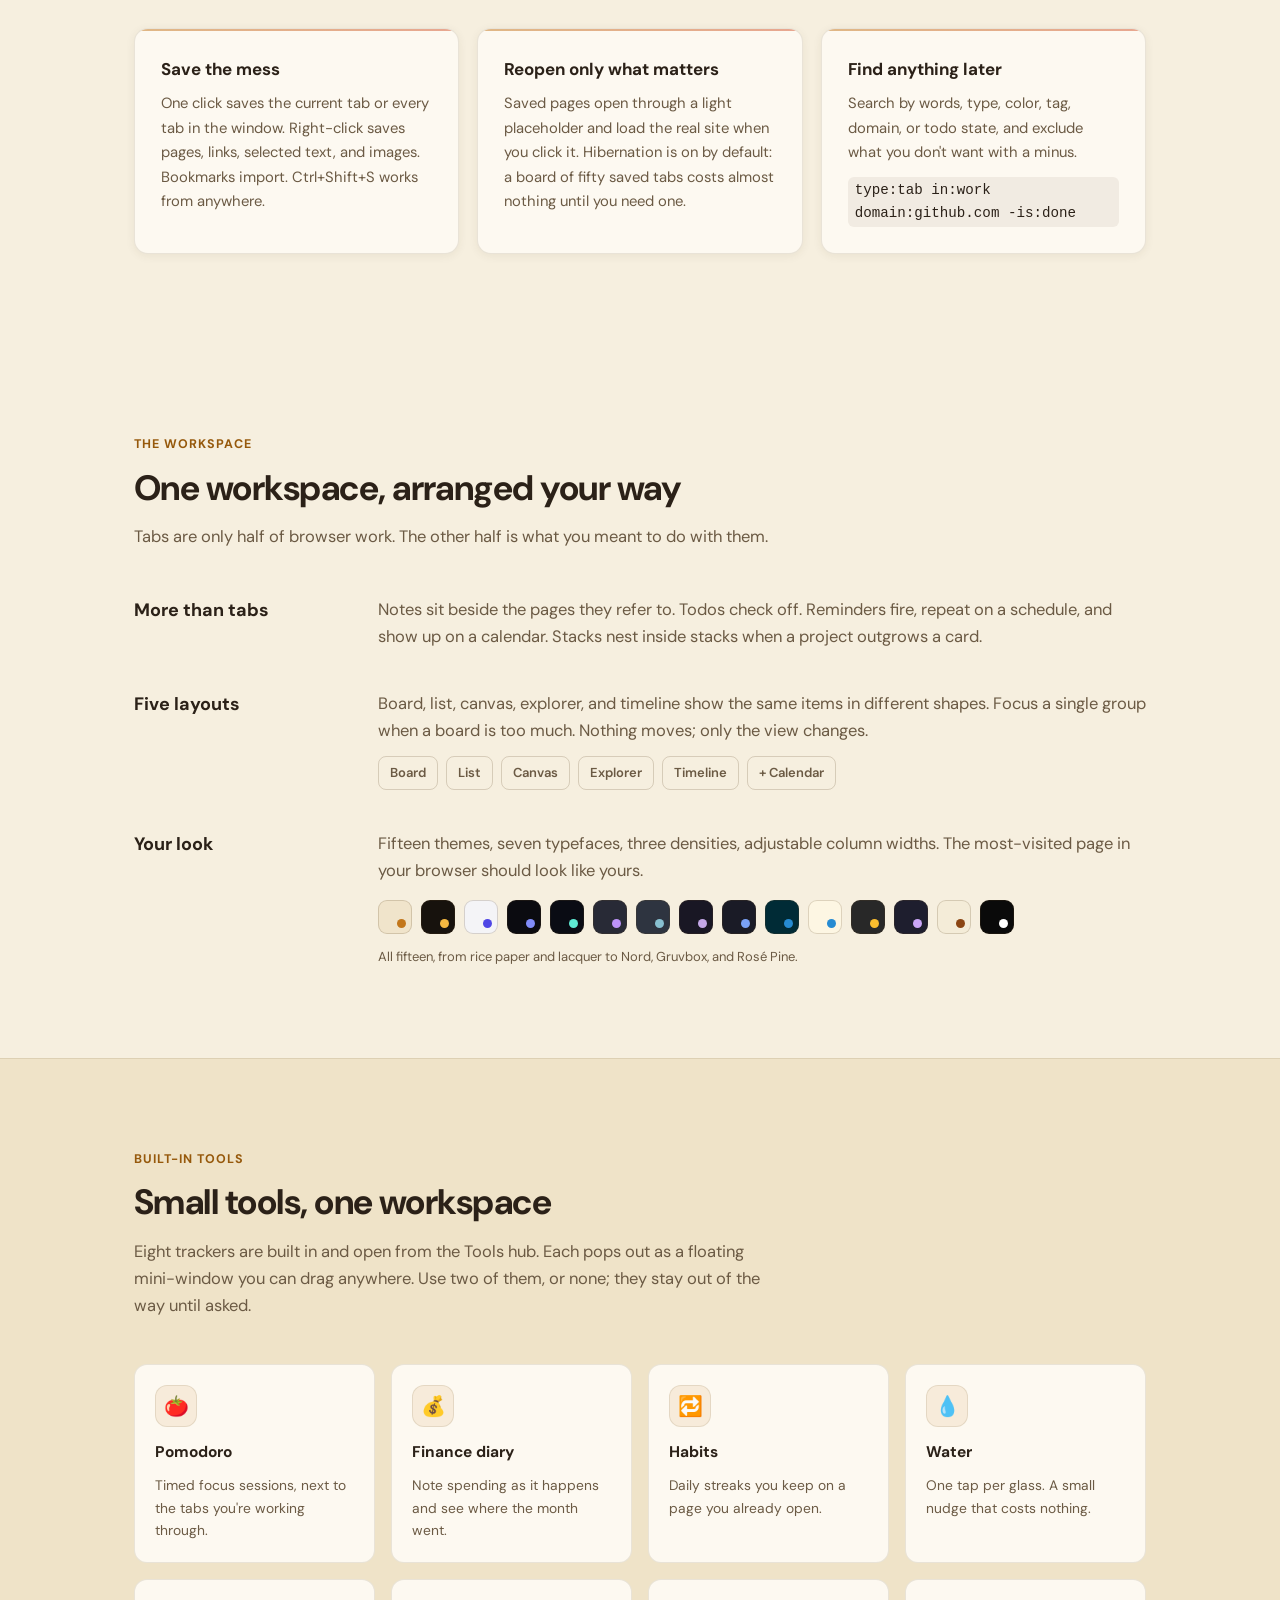
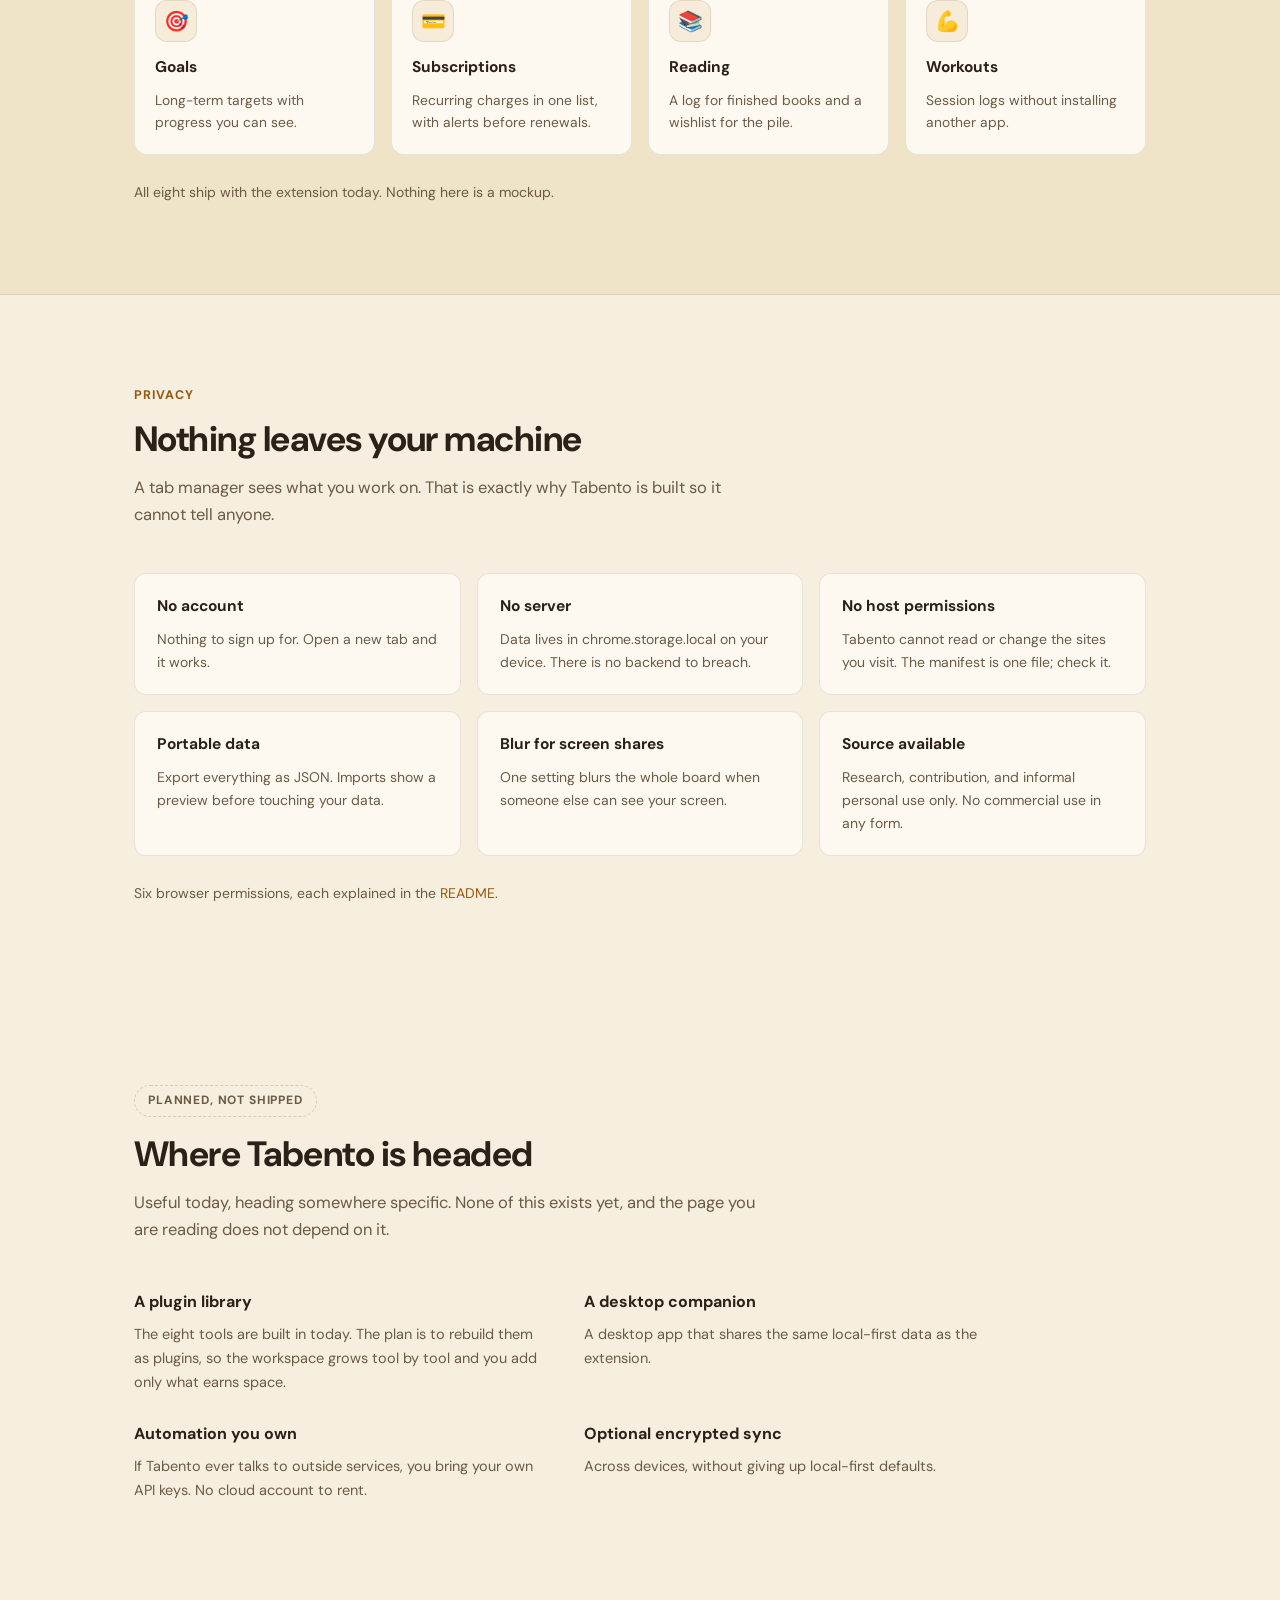
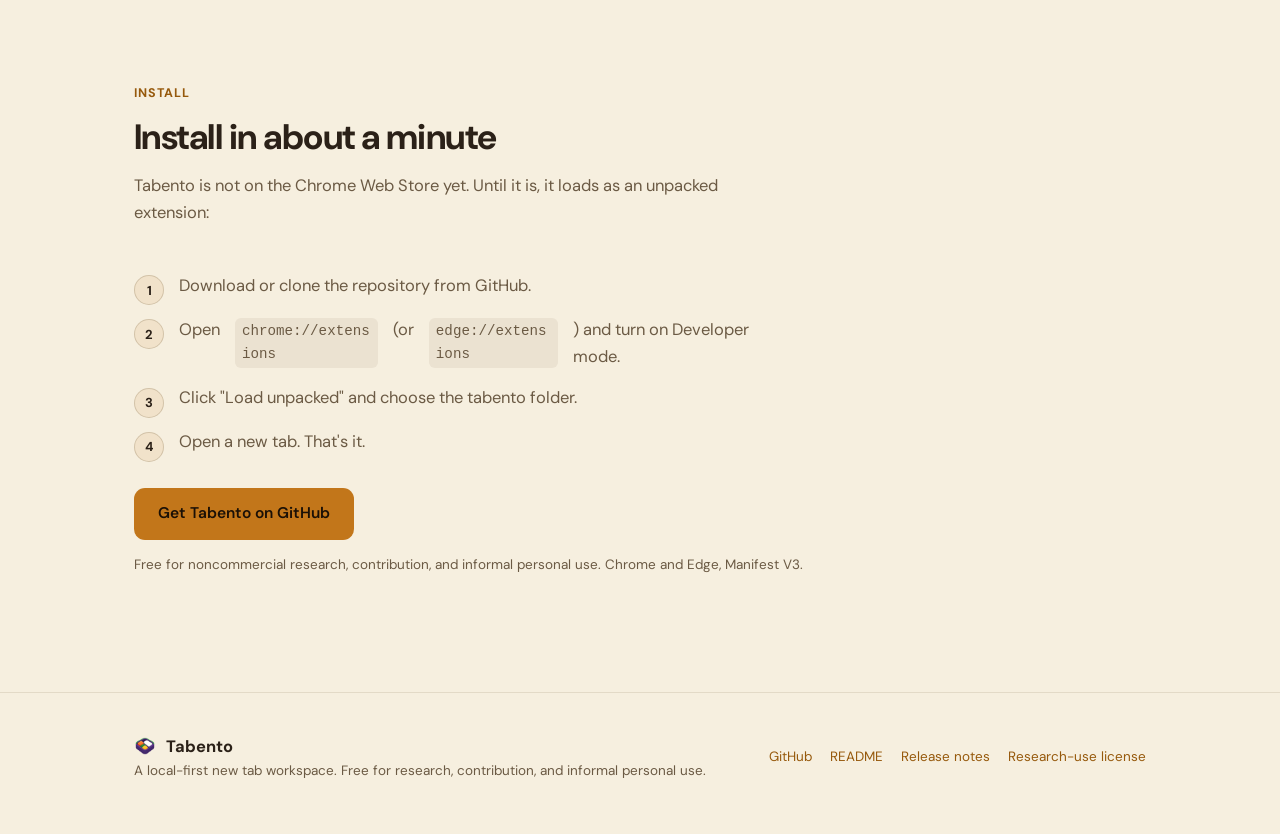
==== commit b96b9382: "Restore final Tabento codebase" ====
--- a/docs/index.html
+++ b/docs/index.html
@@ -3,11 +3,11 @@
 <head>
   <meta charset="UTF-8">
   <meta name="viewport" content="width=device-width, initial-scale=1">
-  <title>Folio · Local-first new tab workspace</title>
+  <title>Tabento · Local-first new tab workspace</title>
   <meta name="description" content="Free, source-available Chrome and Edge extension that replaces the new tab with a private workspace for saved tabs, notes, todos, and reminders. Hibernated tabs keep memory low. No account, no server, no host permissions.">
   <link rel="canonical" href="https://erichuang1425.github.io/tabento/">
   <meta property="og:type" content="website">
-  <meta property="og:title" content="Folio · Local-first new tab workspace">
+  <meta property="og:title" content="Tabento · Local-first new tab workspace">
   <meta property="og:description" content="Save tabs next to notes, todos, and reminders. Hibernated placeholders keep memory low. No account, nothing leaves your machine.">
   <meta property="og:url" content="https://erichuang1425.github.io/tabento/">
   <meta property="og:image" content="https://erichuang1425.github.io/tabento/images/tabento-workspace-demo.png">
@@ -30,33 +30,33 @@
     })();
   </script>
   <style>
-    /* Palettes lifted from themes.css: [data-theme="folio"] and [data-theme="folio-dark"].
+    /* Palettes lifted from themes.css: [data-theme="tabento"] and [data-theme="tabento-dark"].
        If those tokens change in the extension, mirror them here. */
     :root {
-      --bg: #eef1fb; --bg-deep: #e6eaf7; --panel: #ffffff;
-      --border: rgba(40,52,95,0.10); --border2: rgba(40,52,95,0.17);
-      --text: #141828; --text2: #565d75; --text3: #9298ae;
-      --accent: #4f66f0; --accent2: #8b5cf6; --accent-link: #4453e6;
-      --btn-bg: #5566f2; --btn-bg-h: #4453e6; --btn-text: #ffffff;
-      --ico-bg: rgba(85,102,242,0.10);
-      --grad: linear-gradient(135deg, #3E82F7, #9061F3);
-      --nav-bg: rgba(238,241,251,0.82);
-      --shadow-lg: 0 24px 60px rgba(43,54,116,0.14), 0 6px 18px rgba(43,54,116,0.08);
-      --shadow-sm: 0 2px 10px rgba(43,54,116,0.07);
-      --code-bg: rgba(40,52,95,0.06);
+      --bg: #f6efdf; --bg-deep: #efe3c8; --panel: #fdf9f1;
+      --border: rgba(90,66,30,0.12); --border2: rgba(90,66,30,0.20);
+      --text: #2b2118; --text2: #6b5a44; --text3: #9c8a6c;
+      --accent: #c2761a; --accent2: #d2542f; --accent-link: #96590c;
+      --btn-bg: #c2761a; --btn-bg-h: #a9620f; --btn-text: #1a1006;
+      --ico-bg: rgba(194,118,26,0.10);
+      --grad: linear-gradient(135deg, #c2761a, #d2542f);
+      --nav-bg: rgba(246,239,223,0.86);
+      --shadow-lg: 0 24px 60px rgba(74,52,20,0.16), 0 6px 18px rgba(74,52,20,0.08);
+      --shadow-sm: 0 2px 10px rgba(74,52,20,0.07);
+      --code-bg: rgba(90,66,30,0.07);
     }
     [data-theme="dark"] {
-      --bg: #0c0e1a; --bg-deep: #080a12; --panel: #141626;
-      --border: rgba(160,175,255,0.10); --border2: rgba(160,175,255,0.18);
-      --text: #eef0fb; --text2: #a3a9c8; --text3: #656d92;
-      --accent: #8b9bff; --accent2: #b78cff; --accent-link: #a9b4ff;
-      --btn-bg: #5b6ef5; --btn-bg-h: #6f7ff8; --btn-text: #ffffff;
-      --ico-bg: rgba(139,155,255,0.10);
-      --grad: linear-gradient(135deg, #6a8dff, #b78cff);
-      --nav-bg: rgba(12,14,26,0.82);
-      --shadow-lg: 0 24px 60px rgba(0,0,0,0.5), 0 6px 18px rgba(0,0,0,0.34);
-      --shadow-sm: 0 2px 10px rgba(0,0,0,0.34);
-      --code-bg: rgba(160,175,255,0.08);
+      --bg: #17120d; --bg-deep: #100c08; --panel: #1f1812;
+      --border: rgba(245,222,180,0.09); --border2: rgba(245,222,180,0.18);
+      --text: #f6ecda; --text2: #c6b498; --text3: #8a775d;
+      --accent: #f5b841; --accent2: #ec6f4c; --accent-link: #f5b841;
+      --btn-bg: #e8902a; --btn-bg-h: #f5a742; --btn-text: #17120d;
+      --ico-bg: rgba(245,184,65,0.08);
+      --grad: linear-gradient(135deg, #f5b841, #ec6f4c);
+      --nav-bg: rgba(23,18,13,0.86);
+      --shadow-lg: 0 24px 60px rgba(0,0,0,0.45), 0 6px 18px rgba(0,0,0,0.3);
+      --shadow-sm: 0 2px 10px rgba(0,0,0,0.3);
+      --code-bg: rgba(245,222,180,0.08);
     }
 
     * { box-sizing: border-box; margin: 0; padding: 0; }
@@ -117,9 +117,7 @@
     .hero { position: relative; padding: clamp(64px, 10vh, 110px) 0 clamp(48px, 7vh, 84px); text-align: center; overflow: hidden; }
     .hero::before {
       content: ""; position: absolute; inset: -40% -20% auto; height: 130%;
-      background:
-        radial-gradient(ellipse 42% 42% at 34% 4%, rgba(62,130,247,0.10), transparent 68%),
-        radial-gradient(ellipse 42% 42% at 66% 6%, rgba(144,97,243,0.10), transparent 70%);
+      background: radial-gradient(ellipse 55% 45% at 50% 8%, rgba(210,84,47,0.07), transparent 70%);
       pointer-events: none;
     }
     .eyebrow {
@@ -157,7 +155,6 @@
     .frame-bar { display: flex; gap: 6px; padding: 11px 14px; border-bottom: 1px solid var(--border); }
     .frame-bar i { width: 9px; height: 9px; border-radius: 50%; background: var(--border2); }
     .frame img { display: block; width: 100%; height: auto; }
-    .hero-canvas { display: block; width: 100%; height: auto; aspect-ratio: 16 / 9; background: var(--bg-deep); }
     .shot-cap { font-size: 13px; color: var(--text2); margin-top: 14px; }
 
     /* ── Sections ────────────────────────────────────── */
@@ -277,9 +274,9 @@
 
   <nav>
     <div class="wrap nav-in">
-      <a class="brand" href="#top" aria-label="Folio, back to top">
+      <a class="brand" href="#top" aria-label="Tabento, back to top">
         <img src="images/icon128.png" alt="" width="26" height="26">
-        <span>Folio</span>
+        <span>Tabento</span>
       </a>
       <div class="nav-links">
         <a href="#workspace" data-i18n="nav.workspace">Workspace</a>
@@ -322,12 +319,11 @@
         <figure>
           <div class="frame">
             <div class="frame-bar" aria-hidden="true"><i></i><i></i><i></i></div>
-            <canvas id="hero-canvas" class="hero-canvas"
-                    role="img"
-                    aria-label="Scattered browser links, favicons, and bookmark cards flowing together and settling into an organized bento of spaces"
-                    data-i18n-label="hero.alt"></canvas>
-          </div>
-          <figcaption class="shot-cap" data-i18n="hero.cap">Scattered links, settling into organized spaces.</figcaption>
+            <img src="images/tabento-workspace-demo.png" width="1600" height="900"
+                 alt="Tabento board view in the rice-paper theme: three groups named Launch, Research, and Ideas holding saved tabs, notes, and todos, with a sidebar listing open tabs"
+                 data-i18n-alt="hero.alt" fetchpriority="high">
+          </div>
+          <figcaption class="shot-cap" data-i18n="hero.cap">The board view, rice-paper theme. Real UI, captured from the extension.</figcaption>
         </figure>
       </div>
     </header>
@@ -337,7 +333,7 @@
       <div class="wrap">
         <p class="kick rv" data-i18n="mo.kick">What it does</p>
         <h2 class="rv" data-i18n="mo.h2">Keep your context without carrying the weight.</h2>
-        <p class="lede rv" data-i18n="mo.lede">Browser work piles up because it is unfinished. Folio gives that pile a place to live, and gives you your memory back.</p>
+        <p class="lede rv" data-i18n="mo.lede">Browser work piles up because it is unfinished. Tabento gives that pile a place to live, and gives you your memory back.</p>
         <div class="grid3">
           <div class="card rv">
             <h3 data-i18n="mo.c1.h">Save the mess</h3>
@@ -384,12 +380,10 @@
           <div class="row rv">
             <h3 data-i18n="ws.r3.h">Your look</h3>
             <div>
-              <p data-i18n="ws.r3.p">Seventeen themes, seven typefaces, three densities, adjustable column widths. The most-visited page in your browser should look like yours.</p>
+              <p data-i18n="ws.r3.p">Fifteen themes, seven typefaces, three densities, adjustable column widths. The most-visited page in your browser should look like yours.</p>
               <div class="swatches" aria-hidden="true">
-                <span class="sw" style="--sw-bg:#eef1fb;--sw-ac:#5566f2" title="Folio"></span>
-                <span class="sw" style="--sw-bg:#0c0e1a;--sw-ac:#8b9bff" title="Folio Dark"></span>
-                <span class="sw" style="--sw-bg:#f0e4cb;--sw-ac:#c2761a" title="Rice Paper"></span>
-                <span class="sw" style="--sw-bg:#17120d;--sw-ac:#f5b841" title="Lacquer"></span>
+                <span class="sw" style="--sw-bg:#f0e4cb;--sw-ac:#c2761a" title="Tabento"></span>
+                <span class="sw" style="--sw-bg:#17120d;--sw-ac:#f5b841" title="Tabento Dark"></span>
                 <span class="sw" style="--sw-bg:#f4f4f7;--sw-ac:#4f46e5" title="Light"></span>
                 <span class="sw" style="--sw-bg:#0b0b10;--sw-ac:#818cf8" title="Dark"></span>
                 <span class="sw" style="--sw-bg:#0a0c14;--sw-ac:#5eead4" title="Aurora"></span>
@@ -404,7 +398,7 @@
                 <span class="sw" style="--sw-bg:#f4ecd8;--sw-ac:#8b4513" title="Sepia"></span>
                 <span class="sw" style="--sw-bg:#0a0a0a;--sw-ac:#ffffff" title="Mono"></span>
               </div>
-              <p class="sw-cap" data-i18n="ws.swcap">All seventeen, from rice paper and lacquer to Nord, Gruvbox, and Rosé Pine.</p>
+              <p class="sw-cap" data-i18n="ws.swcap">All fifteen, from rice paper and lacquer to Nord, Gruvbox, and Rosé Pine.</p>
             </div>
           </div>
         </div>
@@ -438,11 +432,11 @@
       <div class="wrap">
         <p class="kick rv" data-i18n="pv.kick">Privacy</p>
         <h2 class="rv" data-i18n="pv.h2">Nothing leaves your machine</h2>
-        <p class="lede rv" data-i18n="pv.lede">A tab manager sees what you work on. That is exactly why Folio is built so it cannot tell anyone.</p>
+        <p class="lede rv" data-i18n="pv.lede">A tab manager sees what you work on. That is exactly why Tabento is built so it cannot tell anyone.</p>
         <div class="grid3s">
           <div class="pv rv"><h3 data-i18n="pv.i1.h">No account</h3><p data-i18n="pv.i1.p">Nothing to sign up for. Open a new tab and it works.</p></div>
           <div class="pv rv"><h3 data-i18n="pv.i2.h">No server</h3><p data-i18n="pv.i2.p">Data lives in chrome.storage.local on your device. There is no backend to breach.</p></div>
-          <div class="pv rv"><h3 data-i18n="pv.i3.h">No host permissions</h3><p data-i18n="pv.i3.p">Folio cannot read or change the sites you visit. The manifest is one file; check it.</p></div>
+          <div class="pv rv"><h3 data-i18n="pv.i3.h">No host permissions</h3><p data-i18n="pv.i3.p">Tabento cannot read or change the sites you visit. The manifest is one file; check it.</p></div>
           <div class="pv rv"><h3 data-i18n="pv.i4.h">Portable data</h3><p data-i18n="pv.i4.p">Export everything as JSON. Imports show a preview before touching your data.</p></div>
           <div class="pv rv"><h3 data-i18n="pv.i5.h">Blur for screen shares</h3><p data-i18n="pv.i5.p">One setting blurs the whole board when someone else can see your screen.</p></div>
           <div class="pv rv"><h3 data-i18n="pv.i6.h">Source available</h3><p data-i18n="pv.i6.p">Research, contribution, and informal personal use only. No commercial use in any form.</p></div>
@@ -455,7 +449,7 @@
     <section id="roadmap">
       <div class="wrap">
         <span class="plan-pill rv" data-i18n="rm.pill">Planned, not shipped</span>
-        <h2 class="rv" data-i18n="rm.h2">Where Folio is headed</h2>
+        <h2 class="rv" data-i18n="rm.h2">Where Tabento is headed</h2>
         <p class="lede rv" data-i18n="rm.lede">Useful today, heading somewhere specific. None of this exists yet, and the page you are reading does not depend on it.</p>
         <div class="rm">
           <div class="rv">
@@ -468,7 +462,7 @@
           </div>
           <div class="rv">
             <h3 data-i18n="rm.i3.h">Automation you own</h3>
-            <p data-i18n="rm.i3.p">If Folio ever talks to outside services, you bring your own API keys. No cloud account to rent.</p>
+            <p data-i18n="rm.i3.p">If Tabento ever talks to outside services, you bring your own API keys. No cloud account to rent.</p>
           </div>
           <div class="rv">
             <h3 data-i18n="rm.i4.h">Optional encrypted sync</h3>
@@ -483,7 +477,7 @@
       <div class="wrap">
         <p class="kick rv" data-i18n="in.kick">Install</p>
         <h2 class="rv" data-i18n="in.h2">Install in about a minute</h2>
-        <p class="lede rv" data-i18n="in.lede">Folio is not on the Chrome Web Store yet. Until it is, it loads as an unpacked extension:</p>
+        <p class="lede rv" data-i18n="in.lede">Tabento is not on the Chrome Web Store yet. Until it is, it loads as an unpacked extension:</p>
         <ol class="steps rv">
           <li data-i18n="in.s1">Download or clone the repository from GitHub.</li>
           <li><span data-i18n="in.s2">Open</span> <code>chrome://extensions</code> <span data-i18n="in.s2b">(or</span> <code>edge://extensions</code><span data-i18n="in.s2c">) and turn on Developer mode.</span></li>
@@ -491,7 +485,7 @@
           <li data-i18n="in.s4">Open a new tab. That's it.</li>
         </ol>
         <div class="cta-row rv" style="justify-content:flex-start">
-          <a class="btn btn-pri" href="https://github.com/erichuang1425/tabento" data-i18n="in.cta">Get Folio on GitHub</a>
+          <a class="btn btn-pri" href="https://github.com/erichuang1425/tabento" data-i18n="in.cta">Get Tabento on GitHub</a>
         </div>
         <p class="store-note rv" style="margin-top:14px" data-i18n="in.note">Free for noncommercial research, contribution, and informal personal use. Chrome and Edge, Manifest V3.</p>
       </div>
@@ -501,7 +495,7 @@
   <footer>
     <div class="wrap ft">
       <div>
-        <div class="ft-brand"><img src="images/icon128.png" alt=""><span>Folio</span></div>
+        <div class="ft-brand"><img src="images/icon128.png" alt=""><span>Tabento</span></div>
         <p class="ft-line" data-i18n="ft.line">A local-first new tab workspace. Free for research, contribution, and informal personal use.</p>
       </div>
       <div class="ft-links">
@@ -520,7 +514,7 @@
       /* ── Strings ── */
       var STR = {
         en: {
-          'meta.title': 'Folio · Local-first new tab workspace',
+          'meta.title': 'Tabento · Local-first new tab workspace',
           'skip': 'Skip to content',
           'nav.workspace': 'Workspace', 'nav.tools': 'Tools', 'nav.privacy': 'Privacy', 'nav.roadmap': 'Roadmap',
           'hero.eyebrow': 'Free, source-available extension for Chrome and Edge',
@@ -530,11 +524,11 @@
           'hero.cta2': "See what's inside",
           'hero.note': 'Not on the Chrome Web Store yet. Installs unpacked in about a minute.',
           'chip.local': 'Local-first', 'chip.perm': 'No host permissions', 'chip.acct': 'No account', 'chip.license': 'Research-use license',
-          'hero.alt': 'Scattered browser links, favicons, and bookmark cards flowing together and settling into an organized bento of spaces',
-          'hero.cap': 'Scattered links, settling into organized spaces.',
+          'hero.alt': 'Tabento board view in the rice-paper theme: three groups named Launch, Research, and Ideas holding saved tabs, notes, and todos, with a sidebar listing open tabs',
+          'hero.cap': 'The board view, rice-paper theme. Real UI, captured from the extension.',
           'mo.kick': 'What it does',
           'mo.h2': 'Keep your context without carrying the weight.',
-          'mo.lede': 'Browser work piles up because it is unfinished. Folio gives that pile a place to live, and gives you your memory back.',
+          'mo.lede': 'Browser work piles up because it is unfinished. Tabento gives that pile a place to live, and gives you your memory back.',
           'mo.c1.h': 'Save the mess',
           'mo.c1.p': 'One click saves the current tab or every tab in the window. Right-click saves pages, links, selected text, and images. Bookmarks import. Ctrl+Shift+S works from anywhere.',
           'mo.c2.h': 'Reopen only what matters',
@@ -551,8 +545,8 @@
           'ws.lay.board': 'Board', 'ws.lay.list': 'List', 'ws.lay.canvas': 'Canvas',
           'ws.lay.explorer': 'Explorer', 'ws.lay.timeline': 'Timeline', 'ws.lay.calendar': '+ Calendar',
           'ws.r3.h': 'Your look',
-          'ws.r3.p': 'Seventeen themes, seven typefaces, three densities, adjustable column widths. The most-visited page in your browser should look like yours.',
-          'ws.swcap': 'All seventeen, from rice paper and lacquer to Nord, Gruvbox, and Rosé Pine.',
+          'ws.r3.p': 'Fifteen themes, seven typefaces, three densities, adjustable column widths. The most-visited page in your browser should look like yours.',
+          'ws.swcap': 'All fifteen, from rice paper and lacquer to Nord, Gruvbox, and Rosé Pine.',
           'tl.kick': 'Built-in tools',
           'tl.h2': 'Small tools, one workspace',
           'tl.lede': 'Eight trackers are built in and open from the Tools hub. Each pops out as a floating mini-window you can drag anywhere. Use two of them, or none; they stay out of the way until asked.',
@@ -567,39 +561,39 @@
           'tl.note': 'All eight ship with the extension today. Nothing here is a mockup.',
           'pv.kick': 'Privacy',
           'pv.h2': 'Nothing leaves your machine',
-          'pv.lede': 'A tab manager sees what you work on. That is exactly why Folio is built so it cannot tell anyone.',
+          'pv.lede': 'A tab manager sees what you work on. That is exactly why Tabento is built so it cannot tell anyone.',
           'pv.i1.h': 'No account', 'pv.i1.p': 'Nothing to sign up for. Open a new tab and it works.',
           'pv.i2.h': 'No server', 'pv.i2.p': 'Data lives in chrome.storage.local on your device. There is no backend to breach.',
-          'pv.i3.h': 'No host permissions', 'pv.i3.p': 'Folio cannot read or change the sites you visit. The manifest is one file; check it.',
+          'pv.i3.h': 'No host permissions', 'pv.i3.p': 'Tabento cannot read or change the sites you visit. The manifest is one file; check it.',
           'pv.i4.h': 'Portable data', 'pv.i4.p': 'Export everything as JSON. Imports show a preview before touching your data.',
           'pv.i5.h': 'Blur for screen shares', 'pv.i5.p': 'One setting blurs the whole board when someone else can see your screen.',
           'pv.i6.h': 'Source available', 'pv.i6.p': 'Research, contribution, and informal personal use only. No commercial use in any form.',
           'pv.note': 'Six browser permissions, each explained in the', 'pv.note2': '.',
           'rm.pill': 'Planned, not shipped',
-          'rm.h2': 'Where Folio is headed',
+          'rm.h2': 'Where Tabento is headed',
           'rm.lede': 'Useful today, heading somewhere specific. None of this exists yet, and the page you are reading does not depend on it.',
           'rm.i1.h': 'A plugin library',
           'rm.i1.p': 'The eight tools are built in today. The plan is to rebuild them as plugins, so the workspace grows tool by tool and you add only what earns space.',
           'rm.i2.h': 'A desktop companion',
           'rm.i2.p': 'A desktop app that shares the same local-first data as the extension.',
           'rm.i3.h': 'Automation you own',
-          'rm.i3.p': 'If Folio ever talks to outside services, you bring your own API keys. No cloud account to rent.',
+          'rm.i3.p': 'If Tabento ever talks to outside services, you bring your own API keys. No cloud account to rent.',
           'rm.i4.h': 'Optional encrypted sync',
           'rm.i4.p': 'Across devices, without giving up local-first defaults.',
           'in.kick': 'Install',
           'in.h2': 'Install in about a minute',
-          'in.lede': 'Folio is not on the Chrome Web Store yet. Until it is, it loads as an unpacked extension:',
+          'in.lede': 'Tabento is not on the Chrome Web Store yet. Until it is, it loads as an unpacked extension:',
           'in.s1': 'Download or clone the repository from GitHub.',
           'in.s2': 'Open', 'in.s2b': '(or', 'in.s2c': ') and turn on Developer mode.',
           'in.s3': 'Click "Load unpacked" and choose the tabento folder.',
           'in.s4': "Open a new tab. That's it.",
-          'in.cta': 'Get Folio on GitHub',
+          'in.cta': 'Get Tabento on GitHub',
           'in.note': 'Free for noncommercial research, contribution, and informal personal use. Chrome and Edge, Manifest V3.',
           'ft.line': 'A local-first new tab workspace. Free for research, contribution, and informal personal use.',
           'ft.rel': 'Release notes', 'ft.lic': 'Research-use license'
         },
         zh: {
-          'meta.title': 'Folio · 資料留在本機的新分頁工作區',
+          'meta.title': 'Tabento · 資料留在本機的新分頁工作區',
           'skip': '跳到主要內容',
           'nav.workspace': '工作區', 'nav.tools': '工具', 'nav.privacy': '隱私', 'nav.roadmap': '未來規劃',
           'hero.eyebrow': '免費、原始碼可查閱的 Chrome / Edge 擴充功能',
@@ -609,11 +603,11 @@
           'hero.cta2': '看看裡面有什麼',
           'hero.note': '還沒上架 Chrome 線上應用程式商店。以未封裝方式安裝，大約一分鐘。',
           'chip.local': '資料留在本機', 'chip.perm': '不需主機權限', 'chip.acct': '免帳號', 'chip.license': '研究使用授權',
-          'hero.alt': '散落的瀏覽器連結、網站圖示與書籤卡片匯聚起來，安放成井然有序的便當式空間',
-          'hero.cap': '散落的連結，安放成井然有序的空間。',
+          'hero.alt': 'Tabento 看板檢視、米紙主題：Launch、Research、Ideas 三個群組，放著已儲存的分頁、筆記和待辦，側邊欄列出目前開啟的分頁',
+          'hero.cap': '看板檢視、米紙主題。擷取自擴充功能的真實畫面。',
           'mo.kick': '它做什麼',
           'mo.h2': '保留脈絡，不用扛著重量。',
-          'mo.lede': '瀏覽器會塞滿，是因為事情還沒做完。Folio 給這堆未完成的事一個家，也把記憶體還給你。',
+          'mo.lede': '瀏覽器會塞滿，是因為事情還沒做完。Tabento 給這堆未完成的事一個家，也把記憶體還給你。',
           'mo.c1.h': '先把混亂存下來',
           'mo.c1.p': '一鍵儲存目前分頁，或整個視窗的所有分頁。右鍵可以存網頁、連結、選取的文字和圖片。書籤可匯入，Ctrl+Shift+S 隨處可用。',
           'mo.c2.h': '只重開真正需要的',
@@ -630,8 +624,8 @@
           'ws.lay.board': '看板', 'ws.lay.list': '清單', 'ws.lay.canvas': '畫布',
           'ws.lay.explorer': '樹狀總管', 'ws.lay.timeline': '時間軸', 'ws.lay.calendar': '+ 行事曆',
           'ws.r3.h': '外觀由你決定',
-          'ws.r3.p': '十七種主題、七種字體、三種密度、欄寬可調。瀏覽器裡你最常看到的頁面，本來就該長得像你的。',
-          'ws.swcap': '十七種主題，從米紙、深色漆器到 Nord、Gruvbox 和 Rosé Pine。',
+          'ws.r3.p': '十五種主題、七種字體、三種密度、欄寬可調。瀏覽器裡你最常看到的頁面，本來就該長得像你的。',
+          'ws.swcap': '十五種主題，從米紙、深色漆器到 Nord、Gruvbox 和 Rosé Pine。',
           'tl.kick': '內建工具',
           'tl.h2': '小工具，同一個工作區',
           'tl.lede': '內建八個追蹤工具，從工具中心開啟，每一個都能彈出成可拖曳的迷你視窗。想只用兩個也行，都不用也行，不叫它們就不出現。',
@@ -646,33 +640,33 @@
           'tl.note': '這八個工具現在就隨擴充功能提供，沒有一個是示意圖。',
           'pv.kick': '隱私',
           'pv.h2': '資料不離開你的電腦',
-          'pv.lede': '分頁管理工具看得到你在忙什麼。正因如此，Folio 的設計讓它根本無從告訴任何人。',
+          'pv.lede': '分頁管理工具看得到你在忙什麼。正因如此，Tabento 的設計讓它根本無從告訴任何人。',
           'pv.i1.h': '免帳號', 'pv.i1.p': '沒有東西要註冊。打開新分頁就能用。',
           'pv.i2.h': '沒有伺服器', 'pv.i2.p': '資料存在你裝置上的 chrome.storage.local。沒有後端，也就沒有可以外洩的地方。',
-          'pv.i3.h': '不需主機權限', 'pv.i3.p': 'Folio 無法讀取或更動你瀏覽的網站。manifest 就一個檔案，歡迎自己看。',
+          'pv.i3.h': '不需主機權限', 'pv.i3.p': 'Tabento 無法讀取或更動你瀏覽的網站。manifest 就一個檔案，歡迎自己看。',
           'pv.i4.h': '資料帶得走', 'pv.i4.p': '所有資料可匯出成 JSON。匯入前會先顯示預覽，才會動到你的資料。',
           'pv.i5.h': '螢幕分享模糊', 'pv.i5.p': '一個設定就能把整個看板模糊掉，投影和開會時不心驚。',
           'pv.i6.h': '原始碼可查閱', 'pv.i6.p': '僅限研究、貢獻與非正式個人使用。不允許任何形式的商業使用。',
           'pv.note': '總共六個瀏覽器權限，每一個都在', 'pv.note2': ' 裡說明。',
           'rm.pill': '規劃中，尚未推出',
-          'rm.h2': 'Folio 要往哪裡去',
+          'rm.h2': 'Tabento 要往哪裡去',
           'rm.lede': '現在就好用，方向也很明確。以下這些都還不存在，而你正在看的這一頁，也不靠它們撐場。',
           'rm.i1.h': '外掛程式庫',
           'rm.i1.p': '這八個工具目前是內建的。計畫是把它們改寫成外掛，讓工作區一個工具一個工具長大，你只加真正值得佔位置的。',
           'rm.i2.h': '桌面版搭檔',
           'rm.i2.p': '一個桌面應用程式，與擴充功能共用同一份本機資料。',
           'rm.i3.h': '由你掌握的自動化',
-          'rm.i3.p': '如果 Folio 未來要連外部服務，金鑰由你自己帶，不必租用任何雲端帳號。',
+          'rm.i3.p': '如果 Tabento 未來要連外部服務，金鑰由你自己帶，不必租用任何雲端帳號。',
           'rm.i4.h': '可選的加密同步',
           'rm.i4.p': '跨裝置同步，但本機優先的預設不變。',
           'in.kick': '安裝',
           'in.h2': '安裝，大約一分鐘',
-          'in.lede': 'Folio 還沒上架 Chrome 線上應用程式商店。在那之前，以未封裝方式載入：',
+          'in.lede': 'Tabento 還沒上架 Chrome 線上應用程式商店。在那之前，以未封裝方式載入：',
           'in.s1': '從 GitHub 下載或 clone 這個儲存庫。',
           'in.s2': '打開', 'in.s2b': '（或', 'in.s2c': '），並開啟「開發人員模式」。',
           'in.s3': '點「載入未封裝項目」，選擇 tabento 資料夾。',
           'in.s4': '開一個新分頁，完成。',
-          'in.cta': '到 GitHub 取得 Folio',
+          'in.cta': '到 GitHub 取得 Tabento',
           'in.note': '免費供非商業研究、貢獻與非正式個人使用。支援 Chrome 與 Edge（Manifest V3）。',
           'ft.line': '資料留在本機的新分頁工作區。免費供研究、貢獻與非正式個人使用。',
           'ft.rel': '版本紀錄', 'ft.lic': '研究使用授權'
@@ -694,10 +688,6 @@
           var s = t[el.dataset.i18nAlt];
           if (s !== undefined) el.alt = s;
         });
-        document.querySelectorAll('[data-i18n-label]').forEach(function (el) {
-          var s = t[el.dataset.i18nLabel];
-          if (s !== undefined) el.setAttribute('aria-label', s);
-        });
         Object.keys(langBtns).forEach(function (k) {
           langBtns[k].classList.toggle('on', k === l);
           langBtns[k].setAttribute('aria-pressed', String(k === l));
@@ -730,226 +720,8 @@
       }
     })();
   </script>
-
-  <!-- ── Hero animation ──────────────────────────────────────────────
-       Scattered link chips flow together and settle into an organized bento.
-       One <canvas>, not hundreds of DOM nodes. Runs once (~2.2s) then holds a
-       calm final frame. prefers-reduced-motion → the settled frame, no motion.
-       Fewer chips on narrow viewports. Redraws on theme change / resize. -->
-  <script>
-  (function () {
-    var canvas = document.getElementById('hero-canvas');
-    if (!canvas || !canvas.getContext) return;
-    var ctx = canvas.getContext('2d');
-    var reduce = window.matchMedia && matchMedia('(prefers-reduced-motion: reduce)').matches;
-    var DURATION = 2200;
-    var W = 0, H = 0, dpr = 1, cards = [], chips = [], startT = 0, raf = null, done = false;
-
-    var CHIP_COLORS_L = ['#3E82F7', '#7A5AF0', '#9061F3', '#2FA4C4', '#5566F2'];
-    var CHIP_COLORS_D = ['#6a8dff', '#9d8bff', '#b78cff', '#5fc4dc', '#8b9bff'];
-
-    function pal() {
-      var s = getComputedStyle(document.documentElement);
-      var dark = document.documentElement.dataset.theme === 'dark';
-      return {
-        dark: dark,
-        board: (s.getPropertyValue('--bg-deep').trim()) || (dark ? '#080a12' : '#e6eaf7'),
-        panel: dark ? '#171a2c' : '#ffffff',
-        edge: dark ? 'rgba(160,175,255,0.16)' : 'rgba(40,52,95,0.10)',
-        text: dark ? 'rgba(238,240,251,0.90)' : 'rgba(20,24,40,0.86)',
-        sub: dark ? 'rgba(163,169,200,0.55)' : 'rgba(86,93,117,0.42)',
-        line: dark ? 'rgba(139,155,255,0.30)' : 'rgba(85,102,242,0.26)',
-        blue: '#3E82F7', violet: '#9061F3',
-        accent: dark ? '#8b9bff' : '#5566f2',
-        chip: dark ? CHIP_COLORS_D : CHIP_COLORS_L
-      };
-    }
-
-    function rr(x, y, w, h, r) {
-      r = Math.max(0, Math.min(r, w / 2, h / 2));
-      ctx.beginPath();
-      ctx.moveTo(x + r, y);
-      ctx.arcTo(x + w, y, x + w, y + h, r);
-      ctx.arcTo(x + w, y + h, x, y + h, r);
-      ctx.arcTo(x, y + h, x, y, r);
-      ctx.arcTo(x, y, x + w, y, r);
-      ctx.closePath();
-    }
-    var easeOut = function (t) { return 1 - Math.pow(1 - t, 3); };
-    var lerp = function (a, b, t) { return a + (b - a) * t; };
-    var clamp01 = function (t) { return t < 0 ? 0 : t > 1 ? 1 : t; };
-
-    function build() {
-      var rect = canvas.getBoundingClientRect();
-      if (rect.width < 4) { requestAnimationFrame(build); return; }
-      dpr = Math.min(window.devicePixelRatio || 1, 2);
-      W = rect.width; H = rect.height || (rect.width * 9 / 16);
-      canvas.width = Math.round(W * dpr);
-      canvas.height = Math.round(H * dpr);
-      ctx.setTransform(dpr, 0, 0, dpr, 0, 0);
-
-      var pad = W * 0.045;
-      var railW = W * 0.15;
-      var gridX = pad + railW + pad * 0.8;
-      var gridW = W - gridX - pad;
-      var mobile = W < 560;
-      var cols = mobile ? 1 : 2;
-      var titles = mobile ? ['Research', 'Read Later'] : ['Research', 'Inspiration', 'Tools', 'Read Later'];
-      var rowsN = Math.ceil(titles.length / cols);
-      var gap = W * 0.024;
-      var cardW = (gridW - gap * (cols - 1)) / cols;
-      var topY = H * 0.15;
-      var cardH = (H - topY - pad - gap * (rowsN - 1)) / rowsN;
-
-      cards = []; chips = [];
-      titles.forEach(function (title, idx) {
-        var c = idx % cols, r = Math.floor(idx / cols);
-        var x = gridX + c * (cardW + gap);
-        var y = topY + r * (cardH + gap);
-        var headH = cardH * 0.30;
-        var perCard = mobile ? 3 : (idx % 2 === 0 ? 3 : 2);
-        var rowH = Math.min(H * 0.082, (cardH - headH - 6) / perCard);
-        var card = { x: x, y: y, w: cardW, h: cardH, headH: headH, rows: [] };
-        for (var i = 0; i < perCard; i++) {
-          card.rows.push({ x: x + 11, y: y + headH + i * rowH, w: cardW - 22, h: rowH - 7 });
-        }
-        cards.push(card);
-      });
-
-      cards.forEach(function (card) {
-        card.rows.forEach(function (row) {
-          var ang = Math.random() * Math.PI * 2;
-          var dist = (0.5 + Math.random() * 0.7) * Math.max(W, H) * 0.6;
-          chips.push({
-            tx: row.x, ty: row.y, tw: row.w, th: row.h,
-            sx: W * 0.52 + Math.cos(ang) * dist,
-            sy: H * 0.42 + Math.sin(ang) * dist * 0.68,
-            rot0: (Math.random() - 0.5) * 0.9,
-            col: pal().chip[(Math.random() * 5) | 0],
-            delay: Math.random() * 0.32
-          });
-        });
-      });
-    }
-
-    function frame(now) {
-      if (!startT) startT = now;
-      var prog = (reduce || done) ? 1 : clamp01((now - startT) / DURATION);
-      var p = pal();
-      var pad = W * 0.045, railW = W * 0.15;
-
-      ctx.clearRect(0, 0, W, H);
-      ctx.fillStyle = p.board; ctx.fillRect(0, 0, W, H);
-
-      // Sidebar rail
-      var railA = easeOut(clamp01(prog * 1.5));
-      ctx.globalAlpha = railA;
-      ctx.fillStyle = p.panel;
-      rr(pad, H * 0.09, railW, H - H * 0.09 - pad, 12); ctx.fill();
-      ctx.strokeStyle = p.edge; ctx.lineWidth = 1;
-      rr(pad, H * 0.09, railW, H - H * 0.09 - pad, 12); ctx.stroke();
-      var bg = ctx.createLinearGradient(pad, H * 0.09, pad + railW, H * 0.09 + railW);
-      bg.addColorStop(0, p.blue); bg.addColorStop(1, p.violet);
-      ctx.fillStyle = bg;
-      rr(pad + 11, H * 0.09 + 12, railW * 0.26, railW * 0.26, 5); ctx.fill();
-      ctx.fillStyle = p.sub;
-      for (var k = 0; k < 5; k++) { rr(pad + 12, H * 0.09 + railW * 0.26 + 26 + k * (H * 0.072), railW * 0.66, 6, 3); ctx.fill(); }
-      ctx.globalAlpha = 1;
-
-      // Bento cards
-      cards.forEach(function (card) {
-        var ca = easeOut(clamp01((prog - 0.12) / 0.6));
-        if (ca <= 0) return;
-        ctx.globalAlpha = ca;
-        ctx.fillStyle = p.panel;
-        rr(card.x, card.y, card.w, card.h, 14); ctx.fill();
-        ctx.strokeStyle = p.edge; ctx.lineWidth = 1;
-        rr(card.x, card.y, card.w, card.h, 14); ctx.stroke();
-        var g = ctx.createLinearGradient(card.x, card.y, card.x + card.w * 0.2, card.y + card.w * 0.2);
-        g.addColorStop(0, p.blue); g.addColorStop(1, p.violet);
-        ctx.fillStyle = g;
-        var tile = Math.min(card.w * 0.15, card.headH * 0.6);
-        rr(card.x + 12, card.y + 12, tile, tile, 6); ctx.fill();
-        ctx.fillStyle = p.text;
-        rr(card.x + 12 + tile + 8, card.y + 15, card.w * 0.36, 7, 3); ctx.fill();
-        ctx.fillStyle = p.sub;
-        rr(card.x + 12 + tile + 8, card.y + 27, card.w * 0.22, 5, 2); ctx.fill();
-        ctx.globalAlpha = 1;
-      });
-
-      // Flow lines while chips travel
-      if (prog < 1) {
-        ctx.lineWidth = 1;
-        chips.forEach(function (ch) {
-          var lp = clamp01((prog - ch.delay) / (1 - ch.delay));
-          if (lp <= 0 || lp >= 1) return;
-          var e = easeOut(lp);
-          ctx.strokeStyle = p.line;
-          ctx.globalAlpha = (1 - prog) * 0.5 * lp;
-          ctx.beginPath();
-          ctx.moveTo(ch.tx + ch.tw / 2, ch.ty + ch.th / 2);
-          ctx.lineTo(lerp(ch.sx, ch.tx, e) + ch.tw / 2, lerp(ch.sy, ch.ty, e) + ch.th / 2);
-          ctx.stroke();
-        });
-        ctx.globalAlpha = 1;
-      }
-
-      // Chips → link rows
-      chips.forEach(function (ch) {
-        var lp = (reduce || done) ? 1 : clamp01((prog - ch.delay) / (1 - ch.delay));
-        var e = easeOut(lp);
-        var x = lerp(ch.sx, ch.tx, e), y = lerp(ch.sy, ch.ty, e);
-        var rot = lerp(ch.rot0, 0, e);
-        ctx.save();
-        ctx.translate(x + ch.tw / 2, y + ch.th / 2);
-        ctx.rotate(rot);
-        ctx.globalAlpha = clamp01(0.2 + e);
-        // Floating chip card fades away as it lands into the (already drawn) bento row
-        var bgA = (1 - e) * (p.dark ? 0.5 : 0.95);
-        if (bgA > 0.01) {
-          ctx.fillStyle = p.dark ? 'rgba(30,34,54,' + bgA + ')' : 'rgba(255,255,255,' + bgA + ')';
-          rr(-ch.tw / 2, -ch.th / 2, ch.tw, ch.th, 6); ctx.fill();
-          ctx.strokeStyle = p.edge; ctx.lineWidth = 1;
-          rr(-ch.tw / 2, -ch.th / 2, ch.tw, ch.th, 6); ctx.stroke();
-        }
-        var fav = Math.min(ch.th * 0.62, 14);
-        ctx.fillStyle = ch.col;
-        rr(-ch.tw / 2 + 5, -fav / 2, fav, fav, 3); ctx.fill();
-        ctx.fillStyle = p.text;
-        rr(-ch.tw / 2 + 5 + fav + 7, -ch.th * 0.24, ch.tw * 0.52, 5, 2); ctx.fill();
-        ctx.fillStyle = p.sub;
-        rr(-ch.tw / 2 + 5 + fav + 7, ch.th * 0.08, ch.tw * 0.34, 4, 2); ctx.fill();
-        ctx.restore();
-      });
-      ctx.globalAlpha = 1;
-
-      if (!reduce && !done && prog < 1) { raf = requestAnimationFrame(frame); }
-      else { done = true; raf = null; }
-    }
-
-    function start() {
-      build();
-      if (W < 4) { requestAnimationFrame(start); return; }
-      done = false; startT = 0;
-      if (raf) cancelAnimationFrame(raf);
-      raf = requestAnimationFrame(frame);
-    }
-    function redraw() { if (W >= 4) { done = true; frame(performance.now()); } }
-
-    start();
-
-    var rt = null;
-    window.addEventListener('resize', function () {
-      clearTimeout(rt);
-      rt = setTimeout(function () { build(); redraw(); }, 180);
-    });
-    // Repaint with the new palette when the landing theme toggles.
-    new MutationObserver(redraw).observe(document.documentElement, { attributes: true, attributeFilter: ['data-theme'] });
-  })();
-  </script>
-
   <noscript>
-    <style>.rv { opacity: 1; transform: none; } .nav-ctl { display: none; } .hero-canvas { display: none; }</style>
+    <style>.rv { opacity: 1; transform: none; } .nav-ctl { display: none; }</style>
   </noscript>
 </body>
 </html>
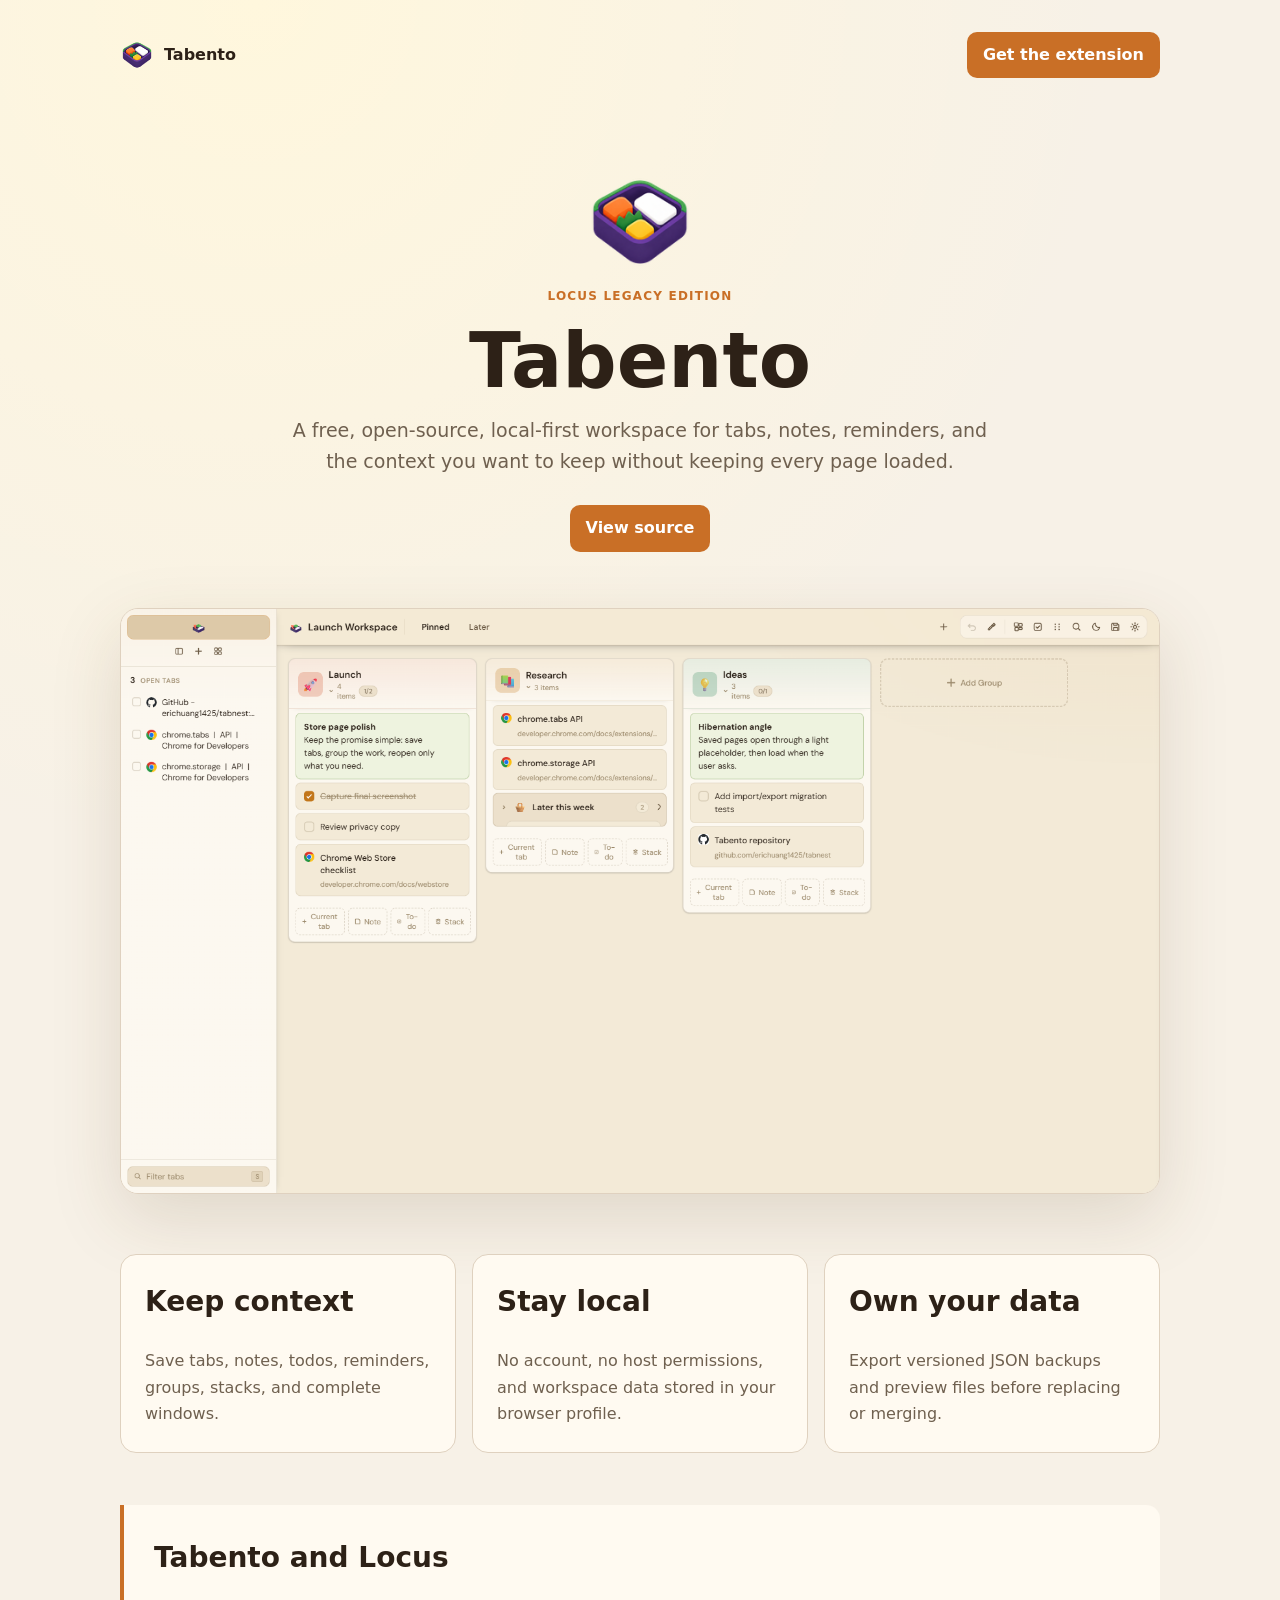
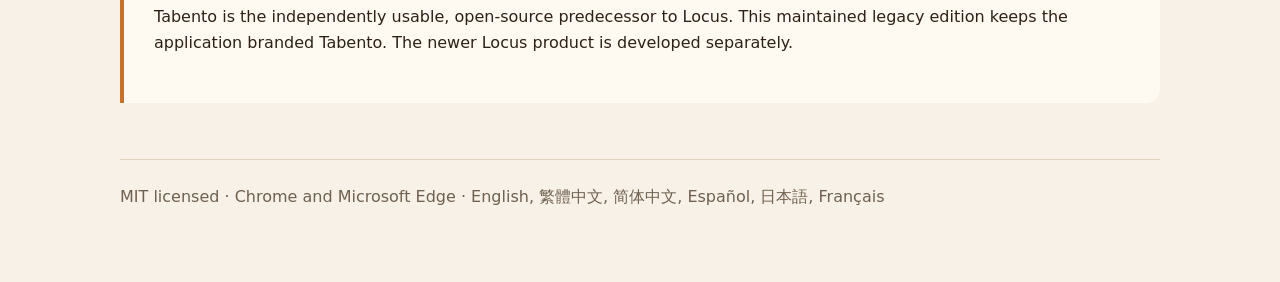
==== commit 692e52c6: "Prepare open-source legacy release" ====
--- a/docs/index.html
+++ b/docs/index.html
@@ -1,727 +1,20 @@
-<!DOCTYPE html>
-<html lang="en" data-theme="light">
+<!doctype html>
+<html lang="en">
 <head>
-  <meta charset="UTF-8">
-  <meta name="viewport" content="width=device-width, initial-scale=1">
-  <title>Tabento · Local-first new tab workspace</title>
-  <meta name="description" content="Free, source-available Chrome and Edge extension that replaces the new tab with a private workspace for saved tabs, notes, todos, and reminders. Hibernated tabs keep memory low. No account, no server, no host permissions.">
-  <link rel="canonical" href="https://erichuang1425.github.io/tabento/">
-  <meta property="og:type" content="website">
-  <meta property="og:title" content="Tabento · Local-first new tab workspace">
-  <meta property="og:description" content="Save tabs next to notes, todos, and reminders. Hibernated placeholders keep memory low. No account, nothing leaves your machine.">
-  <meta property="og:url" content="https://erichuang1425.github.io/tabento/">
-  <meta property="og:image" content="https://erichuang1425.github.io/tabento/images/tabento-workspace-demo.png">
-  <meta name="twitter:card" content="summary_large_image">
-  <link rel="icon" type="image/png" href="images/icon128.png">
-  <link rel="preconnect" href="https://fonts.googleapis.com">
-  <link rel="preconnect" href="https://fonts.gstatic.com" crossorigin>
-  <link href="https://fonts.googleapis.com/css2?family=DM+Sans:opsz,wght@9..40,400..700&display=swap" rel="stylesheet">
-  <script>
-    /* Pre-paint init: apply saved theme + language before first render. */
-    (function () {
-      try {
-        var t = localStorage.getItem('tabento-landing-theme');
-        if (!t) t = window.matchMedia && matchMedia('(prefers-color-scheme: dark)').matches ? 'dark' : 'light';
-        document.documentElement.dataset.theme = t;
-        var l = localStorage.getItem('tabento-landing-lang');
-        if (!l) l = /^zh/i.test(navigator.language || '') ? 'zh' : 'en';
-        document.documentElement.dataset.lang = l;
-      } catch (e) {}
-    })();
-  </script>
+  <meta charset="utf-8">
+  <meta name="viewport" content="width=device-width,initial-scale=1">
+  <meta name="description" content="Tabento is the free, open-source, local-first legacy predecessor to Locus.">
+  <title>Tabento — Locus Legacy Edition</title>
+  <link rel="icon" href="images/icon128.png">
   <style>
-    /* Palettes lifted from themes.css: [data-theme="tabento"] and [data-theme="tabento-dark"].
-       If those tokens change in the extension, mirror them here. */
-    :root {
-      --bg: #f6efdf; --bg-deep: #efe3c8; --panel: #fdf9f1;
-      --border: rgba(90,66,30,0.12); --border2: rgba(90,66,30,0.20);
-      --text: #2b2118; --text2: #6b5a44; --text3: #9c8a6c;
-      --accent: #c2761a; --accent2: #d2542f; --accent-link: #96590c;
-      --btn-bg: #c2761a; --btn-bg-h: #a9620f; --btn-text: #1a1006;
-      --ico-bg: rgba(194,118,26,0.10);
-      --grad: linear-gradient(135deg, #c2761a, #d2542f);
-      --nav-bg: rgba(246,239,223,0.86);
-      --shadow-lg: 0 24px 60px rgba(74,52,20,0.16), 0 6px 18px rgba(74,52,20,0.08);
-      --shadow-sm: 0 2px 10px rgba(74,52,20,0.07);
-      --code-bg: rgba(90,66,30,0.07);
-    }
-    [data-theme="dark"] {
-      --bg: #17120d; --bg-deep: #100c08; --panel: #1f1812;
-      --border: rgba(245,222,180,0.09); --border2: rgba(245,222,180,0.18);
-      --text: #f6ecda; --text2: #c6b498; --text3: #8a775d;
-      --accent: #f5b841; --accent2: #ec6f4c; --accent-link: #f5b841;
-      --btn-bg: #e8902a; --btn-bg-h: #f5a742; --btn-text: #17120d;
-      --ico-bg: rgba(245,184,65,0.08);
-      --grad: linear-gradient(135deg, #f5b841, #ec6f4c);
-      --nav-bg: rgba(23,18,13,0.86);
-      --shadow-lg: 0 24px 60px rgba(0,0,0,0.45), 0 6px 18px rgba(0,0,0,0.3);
-      --shadow-sm: 0 2px 10px rgba(0,0,0,0.3);
-      --code-bg: rgba(245,222,180,0.08);
-    }
-
-    * { box-sizing: border-box; margin: 0; padding: 0; }
-    html { scroll-behavior: smooth; }
-    body {
-      font-family: "DM Sans", "Inter", -apple-system, "Segoe UI", "PingFang TC", "Microsoft JhengHei", sans-serif;
-      background: var(--bg); color: var(--text);
-      font-size: 16.5px; line-height: 1.65;
-      -webkit-font-smoothing: antialiased; text-rendering: optimizeLegibility;
-    }
-    ::selection { background: var(--accent); color: var(--btn-text); }
-    img { max-width: 100%; }
-    a { color: var(--accent-link); text-decoration: none; }
-    a:hover { text-decoration: underline; text-underline-offset: 3px; }
-    code {
-      font-family: ui-monospace, "JetBrains Mono", Consolas, monospace;
-      font-size: 0.86em; background: var(--code-bg);
-      padding: 2px 7px; border-radius: 6px; word-break: break-word;
-    }
-    .wrap { max-width: 1060px; margin: 0 auto; padding: 0 24px; }
-    .skip {
-      position: absolute; left: -9999px; top: 0; background: var(--panel);
-      color: var(--text); padding: 10px 16px; z-index: 100; border-radius: 0 0 8px 0;
-    }
-    .skip:focus { left: 0; }
-
-    /* ── Nav ─────────────────────────────────────────── */
-    nav {
-      position: sticky; top: 0; z-index: 50;
-      background: var(--nav-bg);
-      -webkit-backdrop-filter: blur(12px); backdrop-filter: blur(12px);
-      border-bottom: 1px solid var(--border);
-    }
-    .nav-in { display: flex; align-items: center; gap: 22px; height: 62px; }
-    .brand { display: flex; align-items: center; gap: 10px; font-weight: 700; font-size: 17px; color: var(--text); }
-    .brand img { width: 26px; height: 26px; border-radius: 7px; }
-    .brand:hover { text-decoration: none; }
-    .nav-links { display: flex; gap: 20px; margin-left: auto; }
-    .nav-links a { color: var(--text2); font-size: 14.5px; font-weight: 500; }
-    .nav-links a:hover { color: var(--text); text-decoration: none; }
-    .nav-ctl { display: flex; align-items: center; gap: 10px; margin-left: 4px; }
-    .seg { display: flex; border: 1px solid var(--border2); border-radius: 9px; overflow: hidden; }
-    .seg button {
-      border: 0; background: transparent; color: var(--text2); cursor: pointer;
-      font: inherit; font-size: 12.5px; font-weight: 600; padding: 8px 11px; min-height: 38px;
-    }
-    .seg button.on { background: var(--btn-bg); color: var(--btn-text); }
-    .tgl {
-      border: 1px solid var(--border2); background: transparent; color: var(--text2);
-      width: 40px; min-height: 38px; border-radius: 9px; cursor: pointer;
-      display: grid; place-items: center;
-    }
-    .tgl:hover { color: var(--text); border-color: var(--text3); }
-    .tgl .moon { display: block; } .tgl .sun { display: none; }
-    [data-theme="dark"] .tgl .moon { display: none; } [data-theme="dark"] .tgl .sun { display: block; }
-
-    /* ── Hero ────────────────────────────────────────── */
-    .hero { position: relative; padding: clamp(64px, 10vh, 110px) 0 clamp(48px, 7vh, 84px); text-align: center; overflow: hidden; }
-    .hero::before {
-      content: ""; position: absolute; inset: -40% -20% auto; height: 130%;
-      background: radial-gradient(ellipse 55% 45% at 50% 8%, rgba(210,84,47,0.07), transparent 70%);
-      pointer-events: none;
-    }
-    .eyebrow {
-      display: inline-block; font-size: 13px; font-weight: 700; letter-spacing: 0.06em;
-      text-transform: uppercase; margin-bottom: 22px; color: var(--accent-link);
-    }
-    h1 {
-      font-size: clamp(2.15rem, 5.4vw, 3.55rem); line-height: 1.12; font-weight: 700;
-      letter-spacing: -0.02em; max-width: 820px; margin: 0 auto 22px;
-    }
-    .sub { font-size: clamp(1.02rem, 1.6vw, 1.17rem); color: var(--text2); max-width: 690px; margin: 0 auto 30px; }
-    .cta-row { display: flex; gap: 14px; justify-content: center; flex-wrap: wrap; margin-bottom: 14px; }
-    .btn {
-      display: inline-flex; align-items: center; gap: 9px; border-radius: 11px;
-      padding: 13px 24px; font-weight: 600; font-size: 15.5px; min-height: 46px;
-      transition: transform 0.15s ease, background 0.15s ease, border-color 0.15s ease;
-    }
-    .btn:hover { text-decoration: none; transform: translateY(-1px); }
-    .btn-pri { background: var(--btn-bg); color: var(--btn-text); }
-    .btn-pri:hover { background: var(--btn-bg-h); }
-    .btn-sec { border: 1px solid var(--border2); color: var(--text); }
-    .btn-sec:hover { border-color: var(--text3); }
-    .store-note { font-size: 13.5px; color: var(--text2); margin-bottom: 26px; }
-    .chips { display: flex; gap: 9px; justify-content: center; flex-wrap: wrap; margin-bottom: clamp(38px, 6vh, 58px); }
-    .chip {
-      font-size: 12.5px; font-weight: 600; color: var(--text2);
-      border: 1px solid var(--border2); border-radius: 999px; padding: 6px 13px;
-    }
-    .frame {
-      position: relative; max-width: 960px; margin: 0 auto; text-align: left;
-      background: var(--panel); border: 1px solid var(--border2); border-radius: 16px;
-      box-shadow: var(--shadow-lg); overflow: hidden;
-    }
-    .frame::before { content: ""; display: block; height: 2px; background: var(--grad); opacity: 0.65; }
-    .frame-bar { display: flex; gap: 6px; padding: 11px 14px; border-bottom: 1px solid var(--border); }
-    .frame-bar i { width: 9px; height: 9px; border-radius: 50%; background: var(--border2); }
-    .frame img { display: block; width: 100%; height: auto; }
-    .shot-cap { font-size: 13px; color: var(--text2); margin-top: 14px; }
-
-    /* ── Sections ────────────────────────────────────── */
-    section { padding: clamp(68px, 10vh, 118px) 0; scroll-margin-top: 76px; }
-    .kick {
-      font-size: 12.5px; font-weight: 700; letter-spacing: 0.08em; text-transform: uppercase;
-      color: var(--accent-link); margin-bottom: 12px;
-    }
-    h2 { font-size: clamp(1.55rem, 3.1vw, 2.2rem); line-height: 1.2; letter-spacing: -0.015em; margin-bottom: 14px; }
-    .lede { color: var(--text2); max-width: 640px; margin-bottom: clamp(30px, 5vh, 48px); }
-    h3 { font-size: 17px; margin-bottom: 8px; }
-    .grid3 { display: grid; grid-template-columns: repeat(3, 1fr); gap: 18px; }
-    .card {
-      position: relative; background: var(--panel); border: 1px solid var(--border);
-      border-radius: 14px; padding: 26px; box-shadow: var(--shadow-sm); overflow: hidden;
-      transition: transform 0.18s ease, box-shadow 0.18s ease;
-    }
-    .card::before { content: ""; position: absolute; top: 0; left: 0; right: 0; height: 2px; background: var(--grad); opacity: 0.5; }
-    .card:hover { transform: translateY(-2px); box-shadow: var(--shadow-lg); }
-    .card p { font-size: 14.8px; color: var(--text2); }
-    .card code { display: inline-block; margin-top: 12px; }
-
-    /* Workspace rows */
-    .rows { display: grid; gap: 40px; }
-    .row { display: grid; grid-template-columns: 220px 1fr; gap: 24px; align-items: start; }
-    .row h3 { font-size: 18px; }
-    .row p { color: var(--text2); }
-    .lay-chips { display: flex; flex-wrap: wrap; gap: 8px; margin-top: 12px; }
-    .lay-chips span { font-size: 13px; font-weight: 600; color: var(--text2); border: 1px solid var(--border2); border-radius: 8px; padding: 5px 11px; }
-    .swatches { display: flex; flex-wrap: wrap; gap: 9px; margin-top: 16px; }
-    .sw {
-      width: 34px; height: 34px; border-radius: 9px; background: var(--sw-bg);
-      border: 1px solid var(--border2); position: relative;
-    }
-    .sw::after {
-      content: ""; position: absolute; right: 5px; bottom: 5px;
-      width: 9px; height: 9px; border-radius: 50%; background: var(--sw-ac);
-    }
-    .sw-cap { font-size: 13px; color: var(--text2); margin-top: 12px; }
-
-    /* Tools */
-    .tools-bleed { background: var(--bg-deep); border-top: 1px solid var(--border); border-bottom: 1px solid var(--border); }
-    .grid4 { display: grid; grid-template-columns: repeat(4, 1fr); gap: 16px; }
-    .tool { background: var(--panel); border: 1px solid var(--border); border-radius: 13px; padding: 20px; }
-    .tool-ico {
-      width: 42px; height: 42px; border-radius: 12px; background: var(--ico-bg);
-      border: 1px solid var(--border); display: grid; place-items: center;
-      font-size: 20px; margin-bottom: 13px;
-    }
-    .tool h3 { font-size: 15.5px; }
-    .tool p { font-size: 13.8px; color: var(--text2); }
-    .foot-note { font-size: 14px; color: var(--text2); margin-top: 26px; }
-
-    /* Privacy */
-    .grid3s { display: grid; grid-template-columns: repeat(3, 1fr); gap: 16px; }
-    .pv { background: var(--panel); border: 1px solid var(--border); border-radius: 12px; padding: 20px 22px; }
-    .pv h3 { font-size: 15.5px; }
-    .pv p { font-size: 14px; color: var(--text2); }
-
-    /* Roadmap */
-    .plan-pill {
-      display: inline-block; font-size: 12px; font-weight: 700; letter-spacing: 0.07em;
-      text-transform: uppercase; color: var(--text2); border: 1px dashed var(--border2);
-      border-radius: 999px; padding: 5px 13px; margin-bottom: 16px;
-    }
-    .rm { display: grid; grid-template-columns: 1fr 1fr; gap: 26px 40px; max-width: 860px; }
-    .rm h3 { font-size: 16px; }
-    .rm p { font-size: 14.5px; color: var(--text2); }
-
-    /* Install */
-    .steps { counter-reset: st; display: grid; gap: 14px; max-width: 620px; margin-bottom: 30px; }
-    .steps li { list-style: none; counter-increment: st; display: flex; gap: 15px; align-items: baseline; color: var(--text2); }
-    .steps li::before {
-      content: counter(st); flex: 0 0 28px; height: 28px; border-radius: 50%;
-      background: var(--ico-bg); border: 1px solid var(--border2); color: var(--text);
-      font-size: 13px; font-weight: 700; display: grid; place-items: center;
-      transform: translateY(4px);
-    }
-
-    /* Footer */
-    footer { border-top: 1px solid var(--border); padding: 40px 0 52px; }
-    .ft { display: flex; flex-wrap: wrap; gap: 18px 34px; align-items: center; justify-content: space-between; }
-    .ft-brand { display: flex; align-items: center; gap: 10px; font-weight: 700; }
-    .ft-brand img { width: 22px; height: 22px; border-radius: 6px; }
-    .ft-line { font-size: 13.5px; color: var(--text2); }
-    .ft-links { display: flex; flex-wrap: wrap; gap: 18px; font-size: 13.5px; }
-
-    /* Reveal */
-    .rv { opacity: 0; transform: translateY(14px); transition: opacity 0.55s ease, transform 0.55s ease; }
-    .rv.in { opacity: 1; transform: none; }
-
-    @media (prefers-reduced-motion: reduce) {
-      html { scroll-behavior: auto; }
-      .rv { opacity: 1; transform: none; transition: none; }
-      .btn, .card { transition: none; }
-      .card:hover, .btn:hover { transform: none; }
-    }
-    @media (max-width: 920px) {
-      .nav-links { display: none; }
-      .grid4 { grid-template-columns: repeat(2, 1fr); }
-      .grid3, .grid3s { grid-template-columns: 1fr 1fr; }
-      .row { grid-template-columns: 1fr; gap: 8px; }
-    }
-    @media (max-width: 600px) {
-      body { font-size: 16px; }
-      .grid3, .grid3s, .rm { grid-template-columns: 1fr; }
-      .cta-row .btn { width: 100%; justify-content: center; }
-      .nav-in { gap: 12px; }
-    }
-    @media (max-width: 420px) {
-      .grid4 { grid-template-columns: 1fr; }
-    }
+    :root{color-scheme:light dark;--bg:#f7f1e7;--panel:#fffaf1;--text:#2d2117;--muted:#6f604f;--accent:#c96f26;--line:#dfd1bf}*{box-sizing:border-box}body{margin:0;background:radial-gradient(circle at 20% 0,#fff7dd,transparent 40%),var(--bg);color:var(--text);font:16px/1.65 system-ui,-apple-system,sans-serif}main{width:min(1040px,calc(100% - 32px));margin:auto;padding:32px 0 72px}nav{display:flex;align-items:center;justify-content:space-between;gap:20px}.brand{display:flex;align-items:center;gap:10px;font-weight:750}.brand img{width:34px;height:34px}.button{display:inline-flex;padding:10px 16px;border-radius:10px;background:var(--accent);color:#fff;text-decoration:none;font-weight:650}.hero{text-align:center;padding:88px 0 56px}.hero img{width:112px}.eyebrow{color:var(--accent);font-weight:700;text-transform:uppercase;letter-spacing:.1em;font-size:12px}h1{font-size:clamp(42px,8vw,76px);line-height:1;margin:16px 0}h2{font-size:28px;margin-top:0}.lead{max-width:720px;margin:0 auto 28px;color:var(--muted);font-size:19px}.shot{width:100%;border:1px solid var(--line);border-radius:18px;box-shadow:0 24px 70px #5c3b1a25}.grid{display:grid;grid-template-columns:repeat(3,1fr);gap:16px;margin:52px 0}.card{padding:24px;border:1px solid var(--line);border-radius:16px;background:var(--panel)}.card p{color:var(--muted);margin-bottom:0}.relation{padding:30px;border-left:4px solid var(--accent);background:var(--panel);border-radius:0 14px 14px 0}footer{margin-top:56px;padding-top:24px;border-top:1px solid var(--line);color:var(--muted)}@media(max-width:720px){.grid{grid-template-columns:1fr}.hero{padding-top:58px}}@media(prefers-color-scheme:dark){:root{--bg:#17120d;--panel:#211912;--text:#f6ecda;--muted:#c4b39d;--line:#49392b}}
   </style>
 </head>
-<body>
-  <a class="skip" href="#main" data-i18n="skip">Skip to content</a>
-
-  <nav>
-    <div class="wrap nav-in">
-      <a class="brand" href="#top" aria-label="Tabento, back to top">
-        <img src="images/icon128.png" alt="" width="26" height="26">
-        <span>Tabento</span>
-      </a>
-      <div class="nav-links">
-        <a href="#workspace" data-i18n="nav.workspace">Workspace</a>
-        <a href="#tools" data-i18n="nav.tools">Tools</a>
-        <a href="#privacy" data-i18n="nav.privacy">Privacy</a>
-        <a href="#roadmap" data-i18n="nav.roadmap">Roadmap</a>
-        <a href="https://github.com/erichuang1425/tabento">GitHub</a>
-      </div>
-      <div class="nav-ctl">
-        <div class="seg" role="group" aria-label="Language">
-          <button type="button" id="lang-en" aria-pressed="true">EN</button>
-          <button type="button" id="lang-zh" aria-pressed="false" lang="zh-Hant">繁中</button>
-        </div>
-        <button type="button" class="tgl" id="theme-tgl" aria-label="Switch color theme">
-          <svg class="moon" width="15" height="15" viewBox="0 0 14 14" fill="none" aria-hidden="true"><path d="M11.5 8.2A4.6 4.6 0 015.8 2.5a4.6 4.6 0 105.7 5.7z" stroke="currentColor" stroke-width="1.25" stroke-linejoin="round"/></svg>
-          <svg class="sun" width="15" height="15" viewBox="0 0 14 14" fill="none" aria-hidden="true"><circle cx="7" cy="7" r="3" stroke="currentColor" stroke-width="1.25"/><path d="M7 1v1.6M7 11.4V13M13 7h-1.6M2.6 7H1M11.2 2.8l-1.1 1.1M3.9 10.1l-1.1 1.1M11.2 11.2l-1.1-1.1M3.9 3.9L2.8 2.8" stroke="currentColor" stroke-width="1.25" stroke-linecap="round"/></svg>
-        </button>
-      </div>
-    </div>
-  </nav>
-
-  <main id="main">
-    <!-- ── Hero ─────────────────────────────────────── -->
-    <header class="hero" id="top">
-      <div class="wrap">
-        <p class="eyebrow" data-i18n="hero.eyebrow">Free, source-available extension for Chrome and Edge</p>
-        <h1 data-i18n="hero.h1">Your new tab, rebuilt as a local-first workspace.</h1>
-        <p class="sub" data-i18n="hero.sub">Save tabs next to notes, todos, and reminders. Reopen them through hibernated placeholders that load only when you click, so fifty saved tabs cost almost no memory. No account. Nothing leaves your machine.</p>
-        <div class="cta-row">
-          <a class="btn btn-pri" href="https://github.com/erichuang1425/tabento" data-i18n="hero.cta1">Get it on GitHub</a>
-          <a class="btn btn-sec" href="#workspace" data-i18n="hero.cta2">See what's inside</a>
-        </div>
-        <p class="store-note" data-i18n="hero.note">Not on the Chrome Web Store yet. Installs unpacked in about a minute.</p>
-        <div class="chips">
-          <span class="chip" data-i18n="chip.local">Local-first</span>
-          <span class="chip" data-i18n="chip.perm">No host permissions</span>
-          <span class="chip" data-i18n="chip.acct">No account</span>
-          <span class="chip" data-i18n="chip.license">Research-use license</span>
-        </div>
-        <figure>
-          <div class="frame">
-            <div class="frame-bar" aria-hidden="true"><i></i><i></i><i></i></div>
-            <img src="images/tabento-workspace-demo.png" width="1600" height="900"
-                 alt="Tabento board view in the rice-paper theme: three groups named Launch, Research, and Ideas holding saved tabs, notes, and todos, with a sidebar listing open tabs"
-                 data-i18n-alt="hero.alt" fetchpriority="high">
-          </div>
-          <figcaption class="shot-cap" data-i18n="hero.cap">The board view, rice-paper theme. Real UI, captured from the extension.</figcaption>
-        </figure>
-      </div>
-    </header>
-
-    <!-- ── Three moments ────────────────────────────── -->
-    <section id="moments">
-      <div class="wrap">
-        <p class="kick rv" data-i18n="mo.kick">What it does</p>
-        <h2 class="rv" data-i18n="mo.h2">Keep your context without carrying the weight.</h2>
-        <p class="lede rv" data-i18n="mo.lede">Browser work piles up because it is unfinished. Tabento gives that pile a place to live, and gives you your memory back.</p>
-        <div class="grid3">
-          <div class="card rv">
-            <h3 data-i18n="mo.c1.h">Save the mess</h3>
-            <p data-i18n="mo.c1.p">One click saves the current tab or every tab in the window. Right-click saves pages, links, selected text, and images. Bookmarks import. Ctrl+Shift+S works from anywhere.</p>
-          </div>
-          <div class="card rv">
-            <h3 data-i18n="mo.c2.h">Reopen only what matters</h3>
-            <p data-i18n="mo.c2.p">Saved pages open through a light placeholder and load the real site when you click it. Hibernation is on by default: a board of fifty saved tabs costs almost nothing until you need one.</p>
-          </div>
-          <div class="card rv">
-            <h3 data-i18n="mo.c3.h">Find anything later</h3>
-            <p data-i18n="mo.c3.p">Search by words, type, color, tag, domain, or todo state, and exclude what you don't want with a minus.</p>
-            <code>type:tab in:work domain:github.com -is:done</code>
-          </div>
-        </div>
-      </div>
-    </section>
-
-    <!-- ── Workspace ────────────────────────────────── -->
-    <section id="workspace">
-      <div class="wrap">
-        <p class="kick rv" data-i18n="ws.kick">The workspace</p>
-        <h2 class="rv" data-i18n="ws.h2">One workspace, arranged your way</h2>
-        <p class="lede rv" data-i18n="ws.lede">Tabs are only half of browser work. The other half is what you meant to do with them.</p>
-        <div class="rows">
-          <div class="row rv">
-            <h3 data-i18n="ws.r1.h">More than tabs</h3>
-            <p data-i18n="ws.r1.p">Notes sit beside the pages they refer to. Todos check off. Reminders fire, repeat on a schedule, and show up on a calendar. Stacks nest inside stacks when a project outgrows a card.</p>
-          </div>
-          <div class="row rv">
-            <h3 data-i18n="ws.r2.h">Five layouts</h3>
-            <div>
-              <p data-i18n="ws.r2.p">Board, list, canvas, explorer, and timeline show the same items in different shapes. Focus a single group when a board is too much. Nothing moves; only the view changes.</p>
-              <div class="lay-chips">
-                <span data-i18n="ws.lay.board">Board</span>
-                <span data-i18n="ws.lay.list">List</span>
-                <span data-i18n="ws.lay.canvas">Canvas</span>
-                <span data-i18n="ws.lay.explorer">Explorer</span>
-                <span data-i18n="ws.lay.timeline">Timeline</span>
-                <span data-i18n="ws.lay.calendar">+ Calendar</span>
-              </div>
-            </div>
-          </div>
-          <div class="row rv">
-            <h3 data-i18n="ws.r3.h">Your look</h3>
-            <div>
-              <p data-i18n="ws.r3.p">Fifteen themes, seven typefaces, three densities, adjustable column widths. The most-visited page in your browser should look like yours.</p>
-              <div class="swatches" aria-hidden="true">
-                <span class="sw" style="--sw-bg:#f0e4cb;--sw-ac:#c2761a" title="Tabento"></span>
-                <span class="sw" style="--sw-bg:#17120d;--sw-ac:#f5b841" title="Tabento Dark"></span>
-                <span class="sw" style="--sw-bg:#f4f4f7;--sw-ac:#4f46e5" title="Light"></span>
-                <span class="sw" style="--sw-bg:#0b0b10;--sw-ac:#818cf8" title="Dark"></span>
-                <span class="sw" style="--sw-bg:#0a0c14;--sw-ac:#5eead4" title="Aurora"></span>
-                <span class="sw" style="--sw-bg:#282a36;--sw-ac:#bd93f9" title="Dracula"></span>
-                <span class="sw" style="--sw-bg:#2e3440;--sw-ac:#88c0d0" title="Nord"></span>
-                <span class="sw" style="--sw-bg:#191724;--sw-ac:#c4a7e7" title="Rosé Pine"></span>
-                <span class="sw" style="--sw-bg:#1a1b26;--sw-ac:#7aa2f7" title="Tokyo Night"></span>
-                <span class="sw" style="--sw-bg:#002b36;--sw-ac:#268bd2" title="Solarized Dark"></span>
-                <span class="sw" style="--sw-bg:#fdf6e3;--sw-ac:#268bd2" title="Solarized Light"></span>
-                <span class="sw" style="--sw-bg:#282828;--sw-ac:#fabd2f" title="Gruvbox"></span>
-                <span class="sw" style="--sw-bg:#1e1e2e;--sw-ac:#cba6f7" title="Catppuccin"></span>
-                <span class="sw" style="--sw-bg:#f4ecd8;--sw-ac:#8b4513" title="Sepia"></span>
-                <span class="sw" style="--sw-bg:#0a0a0a;--sw-ac:#ffffff" title="Mono"></span>
-              </div>
-              <p class="sw-cap" data-i18n="ws.swcap">All fifteen, from rice paper and lacquer to Nord, Gruvbox, and Rosé Pine.</p>
-            </div>
-          </div>
-        </div>
-      </div>
-    </section>
-
-    <!-- ── Tools ────────────────────────────────────── -->
-    <div class="tools-bleed">
-      <section id="tools">
-        <div class="wrap">
-          <p class="kick rv" data-i18n="tl.kick">Built-in tools</p>
-          <h2 class="rv" data-i18n="tl.h2">Small tools, one workspace</h2>
-          <p class="lede rv" data-i18n="tl.lede">Eight trackers are built in and open from the Tools hub. Each pops out as a floating mini-window you can drag anywhere. Use two of them, or none; they stay out of the way until asked.</p>
-          <div class="grid4">
-            <div class="tool rv"><div class="tool-ico">🍅</div><h3 data-i18n="tl.t1.h">Pomodoro</h3><p data-i18n="tl.t1.p">Timed focus sessions, next to the tabs you're working through.</p></div>
-            <div class="tool rv"><div class="tool-ico">💰</div><h3 data-i18n="tl.t2.h">Finance diary</h3><p data-i18n="tl.t2.p">Note spending as it happens and see where the month went.</p></div>
-            <div class="tool rv"><div class="tool-ico">🔁</div><h3 data-i18n="tl.t3.h">Habits</h3><p data-i18n="tl.t3.p">Daily streaks you keep on a page you already open.</p></div>
-            <div class="tool rv"><div class="tool-ico">💧</div><h3 data-i18n="tl.t4.h">Water</h3><p data-i18n="tl.t4.p">One tap per glass. A small nudge that costs nothing.</p></div>
-            <div class="tool rv"><div class="tool-ico">🎯</div><h3 data-i18n="tl.t5.h">Goals</h3><p data-i18n="tl.t5.p">Long-term targets with progress you can see.</p></div>
-            <div class="tool rv"><div class="tool-ico">💳</div><h3 data-i18n="tl.t6.h">Subscriptions</h3><p data-i18n="tl.t6.p">Recurring charges in one list, with alerts before renewals.</p></div>
-            <div class="tool rv"><div class="tool-ico">📚</div><h3 data-i18n="tl.t7.h">Reading</h3><p data-i18n="tl.t7.p">A log for finished books and a wishlist for the pile.</p></div>
-            <div class="tool rv"><div class="tool-ico">💪</div><h3 data-i18n="tl.t8.h">Workouts</h3><p data-i18n="tl.t8.p">Session logs without installing another app.</p></div>
-          </div>
-          <p class="foot-note rv" data-i18n="tl.note">All eight ship with the extension today. Nothing here is a mockup.</p>
-        </div>
-      </section>
-    </div>
-
-    <!-- ── Privacy ──────────────────────────────────── -->
-    <section id="privacy">
-      <div class="wrap">
-        <p class="kick rv" data-i18n="pv.kick">Privacy</p>
-        <h2 class="rv" data-i18n="pv.h2">Nothing leaves your machine</h2>
-        <p class="lede rv" data-i18n="pv.lede">A tab manager sees what you work on. That is exactly why Tabento is built so it cannot tell anyone.</p>
-        <div class="grid3s">
-          <div class="pv rv"><h3 data-i18n="pv.i1.h">No account</h3><p data-i18n="pv.i1.p">Nothing to sign up for. Open a new tab and it works.</p></div>
-          <div class="pv rv"><h3 data-i18n="pv.i2.h">No server</h3><p data-i18n="pv.i2.p">Data lives in chrome.storage.local on your device. There is no backend to breach.</p></div>
-          <div class="pv rv"><h3 data-i18n="pv.i3.h">No host permissions</h3><p data-i18n="pv.i3.p">Tabento cannot read or change the sites you visit. The manifest is one file; check it.</p></div>
-          <div class="pv rv"><h3 data-i18n="pv.i4.h">Portable data</h3><p data-i18n="pv.i4.p">Export everything as JSON. Imports show a preview before touching your data.</p></div>
-          <div class="pv rv"><h3 data-i18n="pv.i5.h">Blur for screen shares</h3><p data-i18n="pv.i5.p">One setting blurs the whole board when someone else can see your screen.</p></div>
-          <div class="pv rv"><h3 data-i18n="pv.i6.h">Source available</h3><p data-i18n="pv.i6.p">Research, contribution, and informal personal use only. No commercial use in any form.</p></div>
-        </div>
-        <p class="foot-note rv"><span data-i18n="pv.note">Six browser permissions, each explained in the</span> <a href="https://github.com/erichuang1425/tabento#privacy">README</a><span data-i18n="pv.note2">.</span></p>
-      </div>
-    </section>
-
-    <!-- ── Roadmap ──────────────────────────────────── -->
-    <section id="roadmap">
-      <div class="wrap">
-        <span class="plan-pill rv" data-i18n="rm.pill">Planned, not shipped</span>
-        <h2 class="rv" data-i18n="rm.h2">Where Tabento is headed</h2>
-        <p class="lede rv" data-i18n="rm.lede">Useful today, heading somewhere specific. None of this exists yet, and the page you are reading does not depend on it.</p>
-        <div class="rm">
-          <div class="rv">
-            <h3 data-i18n="rm.i1.h">A plugin library</h3>
-            <p data-i18n="rm.i1.p">The eight tools are built in today. The plan is to rebuild them as plugins, so the workspace grows tool by tool and you add only what earns space.</p>
-          </div>
-          <div class="rv">
-            <h3 data-i18n="rm.i2.h">A desktop companion</h3>
-            <p data-i18n="rm.i2.p">A desktop app that shares the same local-first data as the extension.</p>
-          </div>
-          <div class="rv">
-            <h3 data-i18n="rm.i3.h">Automation you own</h3>
-            <p data-i18n="rm.i3.p">If Tabento ever talks to outside services, you bring your own API keys. No cloud account to rent.</p>
-          </div>
-          <div class="rv">
-            <h3 data-i18n="rm.i4.h">Optional encrypted sync</h3>
-            <p data-i18n="rm.i4.p">Across devices, without giving up local-first defaults.</p>
-          </div>
-        </div>
-      </div>
-    </section>
-
-    <!-- ── Install ──────────────────────────────────── -->
-    <section id="install">
-      <div class="wrap">
-        <p class="kick rv" data-i18n="in.kick">Install</p>
-        <h2 class="rv" data-i18n="in.h2">Install in about a minute</h2>
-        <p class="lede rv" data-i18n="in.lede">Tabento is not on the Chrome Web Store yet. Until it is, it loads as an unpacked extension:</p>
-        <ol class="steps rv">
-          <li data-i18n="in.s1">Download or clone the repository from GitHub.</li>
-          <li><span data-i18n="in.s2">Open</span> <code>chrome://extensions</code> <span data-i18n="in.s2b">(or</span> <code>edge://extensions</code><span data-i18n="in.s2c">) and turn on Developer mode.</span></li>
-          <li data-i18n="in.s3">Click "Load unpacked" and choose the tabento folder.</li>
-          <li data-i18n="in.s4">Open a new tab. That's it.</li>
-        </ol>
-        <div class="cta-row rv" style="justify-content:flex-start">
-          <a class="btn btn-pri" href="https://github.com/erichuang1425/tabento" data-i18n="in.cta">Get Tabento on GitHub</a>
-        </div>
-        <p class="store-note rv" style="margin-top:14px" data-i18n="in.note">Free for noncommercial research, contribution, and informal personal use. Chrome and Edge, Manifest V3.</p>
-      </div>
-    </section>
-  </main>
-
-  <footer>
-    <div class="wrap ft">
-      <div>
-        <div class="ft-brand"><img src="images/icon128.png" alt=""><span>Tabento</span></div>
-        <p class="ft-line" data-i18n="ft.line">A local-first new tab workspace. Free for research, contribution, and informal personal use.</p>
-      </div>
-      <div class="ft-links">
-        <a href="https://github.com/erichuang1425/tabento">GitHub</a>
-        <a href="https://github.com/erichuang1425/tabento#readme">README</a>
-        <a href="https://github.com/erichuang1425/tabento/blob/main/RELEASE_NOTES.md" data-i18n="ft.rel">Release notes</a>
-        <a href="https://github.com/erichuang1425/tabento#license" data-i18n="ft.lic">Research-use license</a>
-      </div>
-    </div>
-  </footer>
-
-  <script>
-    (function () {
-      'use strict';
-
-      /* ── Strings ── */
-      var STR = {
-        en: {
-          'meta.title': 'Tabento · Local-first new tab workspace',
-          'skip': 'Skip to content',
-          'nav.workspace': 'Workspace', 'nav.tools': 'Tools', 'nav.privacy': 'Privacy', 'nav.roadmap': 'Roadmap',
-          'hero.eyebrow': 'Free, source-available extension for Chrome and Edge',
-          'hero.h1': 'Your new tab, rebuilt as a local-first workspace.',
-          'hero.sub': "Save tabs next to notes, todos, and reminders. Reopen them through hibernated placeholders that load only when you click, so fifty saved tabs cost almost no memory. No account. Nothing leaves your machine.",
-          'hero.cta1': 'Get it on GitHub',
-          'hero.cta2': "See what's inside",
-          'hero.note': 'Not on the Chrome Web Store yet. Installs unpacked in about a minute.',
-          'chip.local': 'Local-first', 'chip.perm': 'No host permissions', 'chip.acct': 'No account', 'chip.license': 'Research-use license',
-          'hero.alt': 'Tabento board view in the rice-paper theme: three groups named Launch, Research, and Ideas holding saved tabs, notes, and todos, with a sidebar listing open tabs',
-          'hero.cap': 'The board view, rice-paper theme. Real UI, captured from the extension.',
-          'mo.kick': 'What it does',
-          'mo.h2': 'Keep your context without carrying the weight.',
-          'mo.lede': 'Browser work piles up because it is unfinished. Tabento gives that pile a place to live, and gives you your memory back.',
-          'mo.c1.h': 'Save the mess',
-          'mo.c1.p': 'One click saves the current tab or every tab in the window. Right-click saves pages, links, selected text, and images. Bookmarks import. Ctrl+Shift+S works from anywhere.',
-          'mo.c2.h': 'Reopen only what matters',
-          'mo.c2.p': 'Saved pages open through a light placeholder and load the real site when you click it. Hibernation is on by default: a board of fifty saved tabs costs almost nothing until you need one.',
-          'mo.c3.h': 'Find anything later',
-          'mo.c3.p': "Search by words, type, color, tag, domain, or todo state, and exclude what you don't want with a minus.",
-          'ws.kick': 'The workspace',
-          'ws.h2': 'One workspace, arranged your way',
-          'ws.lede': 'Tabs are only half of browser work. The other half is what you meant to do with them.',
-          'ws.r1.h': 'More than tabs',
-          'ws.r1.p': 'Notes sit beside the pages they refer to. Todos check off. Reminders fire, repeat on a schedule, and show up on a calendar. Stacks nest inside stacks when a project outgrows a card.',
-          'ws.r2.h': 'Five layouts',
-          'ws.r2.p': 'Board, list, canvas, explorer, and timeline show the same items in different shapes. Focus a single group when a board is too much. Nothing moves; only the view changes.',
-          'ws.lay.board': 'Board', 'ws.lay.list': 'List', 'ws.lay.canvas': 'Canvas',
-          'ws.lay.explorer': 'Explorer', 'ws.lay.timeline': 'Timeline', 'ws.lay.calendar': '+ Calendar',
-          'ws.r3.h': 'Your look',
-          'ws.r3.p': 'Fifteen themes, seven typefaces, three densities, adjustable column widths. The most-visited page in your browser should look like yours.',
-          'ws.swcap': 'All fifteen, from rice paper and lacquer to Nord, Gruvbox, and Rosé Pine.',
-          'tl.kick': 'Built-in tools',
-          'tl.h2': 'Small tools, one workspace',
-          'tl.lede': 'Eight trackers are built in and open from the Tools hub. Each pops out as a floating mini-window you can drag anywhere. Use two of them, or none; they stay out of the way until asked.',
-          'tl.t1.h': 'Pomodoro', 'tl.t1.p': "Timed focus sessions, next to the tabs you're working through.",
-          'tl.t2.h': 'Finance diary', 'tl.t2.p': 'Note spending as it happens and see where the month went.',
-          'tl.t3.h': 'Habits', 'tl.t3.p': 'Daily streaks you keep on a page you already open.',
-          'tl.t4.h': 'Water', 'tl.t4.p': 'One tap per glass. A small nudge that costs nothing.',
-          'tl.t5.h': 'Goals', 'tl.t5.p': 'Long-term targets with progress you can see.',
-          'tl.t6.h': 'Subscriptions', 'tl.t6.p': 'Recurring charges in one list, with alerts before renewals.',
-          'tl.t7.h': 'Reading', 'tl.t7.p': 'A log for finished books and a wishlist for the pile.',
-          'tl.t8.h': 'Workouts', 'tl.t8.p': 'Session logs without installing another app.',
-          'tl.note': 'All eight ship with the extension today. Nothing here is a mockup.',
-          'pv.kick': 'Privacy',
-          'pv.h2': 'Nothing leaves your machine',
-          'pv.lede': 'A tab manager sees what you work on. That is exactly why Tabento is built so it cannot tell anyone.',
-          'pv.i1.h': 'No account', 'pv.i1.p': 'Nothing to sign up for. Open a new tab and it works.',
-          'pv.i2.h': 'No server', 'pv.i2.p': 'Data lives in chrome.storage.local on your device. There is no backend to breach.',
-          'pv.i3.h': 'No host permissions', 'pv.i3.p': 'Tabento cannot read or change the sites you visit. The manifest is one file; check it.',
-          'pv.i4.h': 'Portable data', 'pv.i4.p': 'Export everything as JSON. Imports show a preview before touching your data.',
-          'pv.i5.h': 'Blur for screen shares', 'pv.i5.p': 'One setting blurs the whole board when someone else can see your screen.',
-          'pv.i6.h': 'Source available', 'pv.i6.p': 'Research, contribution, and informal personal use only. No commercial use in any form.',
-          'pv.note': 'Six browser permissions, each explained in the', 'pv.note2': '.',
-          'rm.pill': 'Planned, not shipped',
-          'rm.h2': 'Where Tabento is headed',
-          'rm.lede': 'Useful today, heading somewhere specific. None of this exists yet, and the page you are reading does not depend on it.',
-          'rm.i1.h': 'A plugin library',
-          'rm.i1.p': 'The eight tools are built in today. The plan is to rebuild them as plugins, so the workspace grows tool by tool and you add only what earns space.',
-          'rm.i2.h': 'A desktop companion',
-          'rm.i2.p': 'A desktop app that shares the same local-first data as the extension.',
-          'rm.i3.h': 'Automation you own',
-          'rm.i3.p': 'If Tabento ever talks to outside services, you bring your own API keys. No cloud account to rent.',
-          'rm.i4.h': 'Optional encrypted sync',
-          'rm.i4.p': 'Across devices, without giving up local-first defaults.',
-          'in.kick': 'Install',
-          'in.h2': 'Install in about a minute',
-          'in.lede': 'Tabento is not on the Chrome Web Store yet. Until it is, it loads as an unpacked extension:',
-          'in.s1': 'Download or clone the repository from GitHub.',
-          'in.s2': 'Open', 'in.s2b': '(or', 'in.s2c': ') and turn on Developer mode.',
-          'in.s3': 'Click "Load unpacked" and choose the tabento folder.',
-          'in.s4': "Open a new tab. That's it.",
-          'in.cta': 'Get Tabento on GitHub',
-          'in.note': 'Free for noncommercial research, contribution, and informal personal use. Chrome and Edge, Manifest V3.',
-          'ft.line': 'A local-first new tab workspace. Free for research, contribution, and informal personal use.',
-          'ft.rel': 'Release notes', 'ft.lic': 'Research-use license'
-        },
-        zh: {
-          'meta.title': 'Tabento · 資料留在本機的新分頁工作區',
-          'skip': '跳到主要內容',
-          'nav.workspace': '工作區', 'nav.tools': '工具', 'nav.privacy': '隱私', 'nav.roadmap': '未來規劃',
-          'hero.eyebrow': '免費、原始碼可查閱的 Chrome / Edge 擴充功能',
-          'hero.h1': '把新分頁，變成真正屬於你的工作區。',
-          'hero.sub': '分頁和筆記、待辦、提醒放在一起。已儲存的分頁透過休眠佔位頁重新開啟，點下去才真正載入，存五十個分頁也幾乎不佔記憶體。不必註冊帳號，資料完全留在你的電腦裡。',
-          'hero.cta1': '到 GitHub 取得',
-          'hero.cta2': '看看裡面有什麼',
-          'hero.note': '還沒上架 Chrome 線上應用程式商店。以未封裝方式安裝，大約一分鐘。',
-          'chip.local': '資料留在本機', 'chip.perm': '不需主機權限', 'chip.acct': '免帳號', 'chip.license': '研究使用授權',
-          'hero.alt': 'Tabento 看板檢視、米紙主題：Launch、Research、Ideas 三個群組，放著已儲存的分頁、筆記和待辦，側邊欄列出目前開啟的分頁',
-          'hero.cap': '看板檢視、米紙主題。擷取自擴充功能的真實畫面。',
-          'mo.kick': '它做什麼',
-          'mo.h2': '保留脈絡，不用扛著重量。',
-          'mo.lede': '瀏覽器會塞滿，是因為事情還沒做完。Tabento 給這堆未完成的事一個家，也把記憶體還給你。',
-          'mo.c1.h': '先把混亂存下來',
-          'mo.c1.p': '一鍵儲存目前分頁，或整個視窗的所有分頁。右鍵可以存網頁、連結、選取的文字和圖片。書籤可匯入，Ctrl+Shift+S 隨處可用。',
-          'mo.c2.h': '只重開真正需要的',
-          'mo.c2.p': '已儲存的網頁會先開成輕量的佔位頁，點了才載入真正的網站。休眠預設開啟：放著五十個分頁的看板，在你需要之前幾乎不佔資源。',
-          'mo.c3.h': '之後找得回來',
-          'mo.c3.p': '可以用文字、類型、顏色、標籤、網域或待辦狀態搜尋，前面加個減號就能排除。',
-          'ws.kick': '工作區',
-          'ws.h2': '一個工作區，照你的方式安排',
-          'ws.lede': '分頁只是瀏覽器工作的一半，另一半是你打算拿它們做什麼。',
-          'ws.r1.h': '不只是分頁',
-          'ws.r1.p': '筆記就放在相關網頁旁邊，待辦可以打勾，提醒會準時響、能設定週期、也會出現在行事曆上。專案變大時，堆疊還能再套堆疊。',
-          'ws.r2.h': '五種版面',
-          'ws.r2.p': '看板、清單、畫布、樹狀總管、時間軸，用不同的形狀呈現同一批項目。看板太滿的時候，可以聚焦在單一群組。資料不會動，改變的只有視角。',
-          'ws.lay.board': '看板', 'ws.lay.list': '清單', 'ws.lay.canvas': '畫布',
-          'ws.lay.explorer': '樹狀總管', 'ws.lay.timeline': '時間軸', 'ws.lay.calendar': '+ 行事曆',
-          'ws.r3.h': '外觀由你決定',
-          'ws.r3.p': '十五種主題、七種字體、三種密度、欄寬可調。瀏覽器裡你最常看到的頁面，本來就該長得像你的。',
-          'ws.swcap': '十五種主題，從米紙、深色漆器到 Nord、Gruvbox 和 Rosé Pine。',
-          'tl.kick': '內建工具',
-          'tl.h2': '小工具，同一個工作區',
-          'tl.lede': '內建八個追蹤工具，從工具中心開啟，每一個都能彈出成可拖曳的迷你視窗。想只用兩個也行，都不用也行，不叫它們就不出現。',
-          'tl.t1.h': '番茄鐘', 'tl.t1.p': '計時專注，就在你正在處理的分頁旁邊。',
-          'tl.t2.h': '記帳', 'tl.t2.p': '花錢當下隨手記，月底看得到錢去了哪。',
-          'tl.t3.h': '習慣', 'tl.t3.p': '在你本來就會打開的頁面上，維持每天的連續紀錄。',
-          'tl.t4.h': '喝水', 'tl.t4.p': '一杯點一下。小小的提醒，零成本。',
-          'tl.t5.h': '目標', 'tl.t5.p': '長期目標，進度看得見。',
-          'tl.t6.h': '訂閱', 'tl.t6.p': '定期扣款整理成一張清單，續約前先提醒你。',
-          'tl.t7.h': '閱讀', 'tl.t7.p': '讀完的書留紀錄，想讀的書排進清單。',
-          'tl.t8.h': '健身', 'tl.t8.p': '記錄訓練，不用再多裝一個 App。',
-          'tl.note': '這八個工具現在就隨擴充功能提供，沒有一個是示意圖。',
-          'pv.kick': '隱私',
-          'pv.h2': '資料不離開你的電腦',
-          'pv.lede': '分頁管理工具看得到你在忙什麼。正因如此，Tabento 的設計讓它根本無從告訴任何人。',
-          'pv.i1.h': '免帳號', 'pv.i1.p': '沒有東西要註冊。打開新分頁就能用。',
-          'pv.i2.h': '沒有伺服器', 'pv.i2.p': '資料存在你裝置上的 chrome.storage.local。沒有後端，也就沒有可以外洩的地方。',
-          'pv.i3.h': '不需主機權限', 'pv.i3.p': 'Tabento 無法讀取或更動你瀏覽的網站。manifest 就一個檔案，歡迎自己看。',
-          'pv.i4.h': '資料帶得走', 'pv.i4.p': '所有資料可匯出成 JSON。匯入前會先顯示預覽，才會動到你的資料。',
-          'pv.i5.h': '螢幕分享模糊', 'pv.i5.p': '一個設定就能把整個看板模糊掉，投影和開會時不心驚。',
-          'pv.i6.h': '原始碼可查閱', 'pv.i6.p': '僅限研究、貢獻與非正式個人使用。不允許任何形式的商業使用。',
-          'pv.note': '總共六個瀏覽器權限，每一個都在', 'pv.note2': ' 裡說明。',
-          'rm.pill': '規劃中，尚未推出',
-          'rm.h2': 'Tabento 要往哪裡去',
-          'rm.lede': '現在就好用，方向也很明確。以下這些都還不存在，而你正在看的這一頁，也不靠它們撐場。',
-          'rm.i1.h': '外掛程式庫',
-          'rm.i1.p': '這八個工具目前是內建的。計畫是把它們改寫成外掛，讓工作區一個工具一個工具長大，你只加真正值得佔位置的。',
-          'rm.i2.h': '桌面版搭檔',
-          'rm.i2.p': '一個桌面應用程式，與擴充功能共用同一份本機資料。',
-          'rm.i3.h': '由你掌握的自動化',
-          'rm.i3.p': '如果 Tabento 未來要連外部服務，金鑰由你自己帶，不必租用任何雲端帳號。',
-          'rm.i4.h': '可選的加密同步',
-          'rm.i4.p': '跨裝置同步，但本機優先的預設不變。',
-          'in.kick': '安裝',
-          'in.h2': '安裝，大約一分鐘',
-          'in.lede': 'Tabento 還沒上架 Chrome 線上應用程式商店。在那之前，以未封裝方式載入：',
-          'in.s1': '從 GitHub 下載或 clone 這個儲存庫。',
-          'in.s2': '打開', 'in.s2b': '（或', 'in.s2c': '），並開啟「開發人員模式」。',
-          'in.s3': '點「載入未封裝項目」，選擇 tabento 資料夾。',
-          'in.s4': '開一個新分頁，完成。',
-          'in.cta': '到 GitHub 取得 Tabento',
-          'in.note': '免費供非商業研究、貢獻與非正式個人使用。支援 Chrome 與 Edge（Manifest V3）。',
-          'ft.line': '資料留在本機的新分頁工作區。免費供研究、貢獻與非正式個人使用。',
-          'ft.rel': '版本紀錄', 'ft.lic': '研究使用授權'
-        }
-      };
-
-      /* ── Language ── */
-      var langBtns = { en: document.getElementById('lang-en'), zh: document.getElementById('lang-zh') };
-      function applyLang(l) {
-        var t = STR[l] || STR.en;
-        document.documentElement.dataset.lang = l;
-        document.documentElement.lang = l === 'zh' ? 'zh-Hant' : 'en';
-        document.title = t['meta.title'];
-        document.querySelectorAll('[data-i18n]').forEach(function (el) {
-          var s = t[el.dataset.i18n];
-          if (s !== undefined) el.textContent = s;
-        });
-        document.querySelectorAll('[data-i18n-alt]').forEach(function (el) {
-          var s = t[el.dataset.i18nAlt];
-          if (s !== undefined) el.alt = s;
-        });
-        Object.keys(langBtns).forEach(function (k) {
-          langBtns[k].classList.toggle('on', k === l);
-          langBtns[k].setAttribute('aria-pressed', String(k === l));
-        });
-        try { localStorage.setItem('tabento-landing-lang', l); } catch (e) {}
-      }
-      langBtns.en.addEventListener('click', function () { applyLang('en'); });
-      langBtns.zh.addEventListener('click', function () { applyLang('zh'); });
-      applyLang(document.documentElement.dataset.lang === 'zh' ? 'zh' : 'en');
-
-      /* ── Theme ── */
-      document.getElementById('theme-tgl').addEventListener('click', function () {
-        var next = document.documentElement.dataset.theme === 'dark' ? 'light' : 'dark';
-        document.documentElement.dataset.theme = next;
-        try { localStorage.setItem('tabento-landing-theme', next); } catch (e) {}
-      });
-
-      /* ── Scroll reveal (skipped for reduced motion) ── */
-      var els = document.querySelectorAll('.rv');
-      var reduced = window.matchMedia && matchMedia('(prefers-reduced-motion: reduce)').matches;
-      if (reduced || !('IntersectionObserver' in window)) {
-        els.forEach(function (el) { el.classList.add('in'); });
-      } else {
-        var io = new IntersectionObserver(function (entries) {
-          entries.forEach(function (en) {
-            if (en.isIntersecting) { en.target.classList.add('in'); io.unobserve(en.target); }
-          });
-        }, { threshold: 0.12, rootMargin: '0px 0px -6% 0px' });
-        els.forEach(function (el) { io.observe(el); });
-      }
-    })();
-  </script>
-  <noscript>
-    <style>.rv { opacity: 1; transform: none; } .nav-ctl { display: none; }</style>
-  </noscript>
-</body>
-</html>
+<body><main>
+  <nav><div class="brand"><img src="images/icon128.png" alt="">Tabento</div><a class="button" href="https://github.com/erichuang1425/folio/releases">Get the extension</a></nav>
+  <section class="hero"><img src="images/icon128.png" alt="Tabento logo"><div class="eyebrow">Locus Legacy Edition</div><h1>Tabento</h1><p class="lead">A free, open-source, local-first workspace for tabs, notes, reminders, and the context you want to keep without keeping every page loaded.</p><a class="button" href="https://github.com/erichuang1425/folio">View source</a></section>
+  <img class="shot" src="images/tabento-workspace-demo.png" alt="Tabento workspace">
+  <section class="grid"><article class="card"><h2>Keep context</h2><p>Save tabs, notes, todos, reminders, groups, stacks, and complete windows.</p></article><article class="card"><h2>Stay local</h2><p>No account, no host permissions, and workspace data stored in your browser profile.</p></article><article class="card"><h2>Own your data</h2><p>Export versioned JSON backups and preview files before replacing or merging.</p></article></section>
+  <section class="relation"><h2>Tabento and Locus</h2><p>Tabento is the independently usable, open-source predecessor to Locus. This maintained legacy edition keeps the application branded Tabento. The newer Locus product is developed separately.</p></section>
+  <footer>MIT licensed · Chrome and Microsoft Edge · English, 繁體中文, 简体中文, Español, 日本語, Français</footer>
+</main></body></html>
